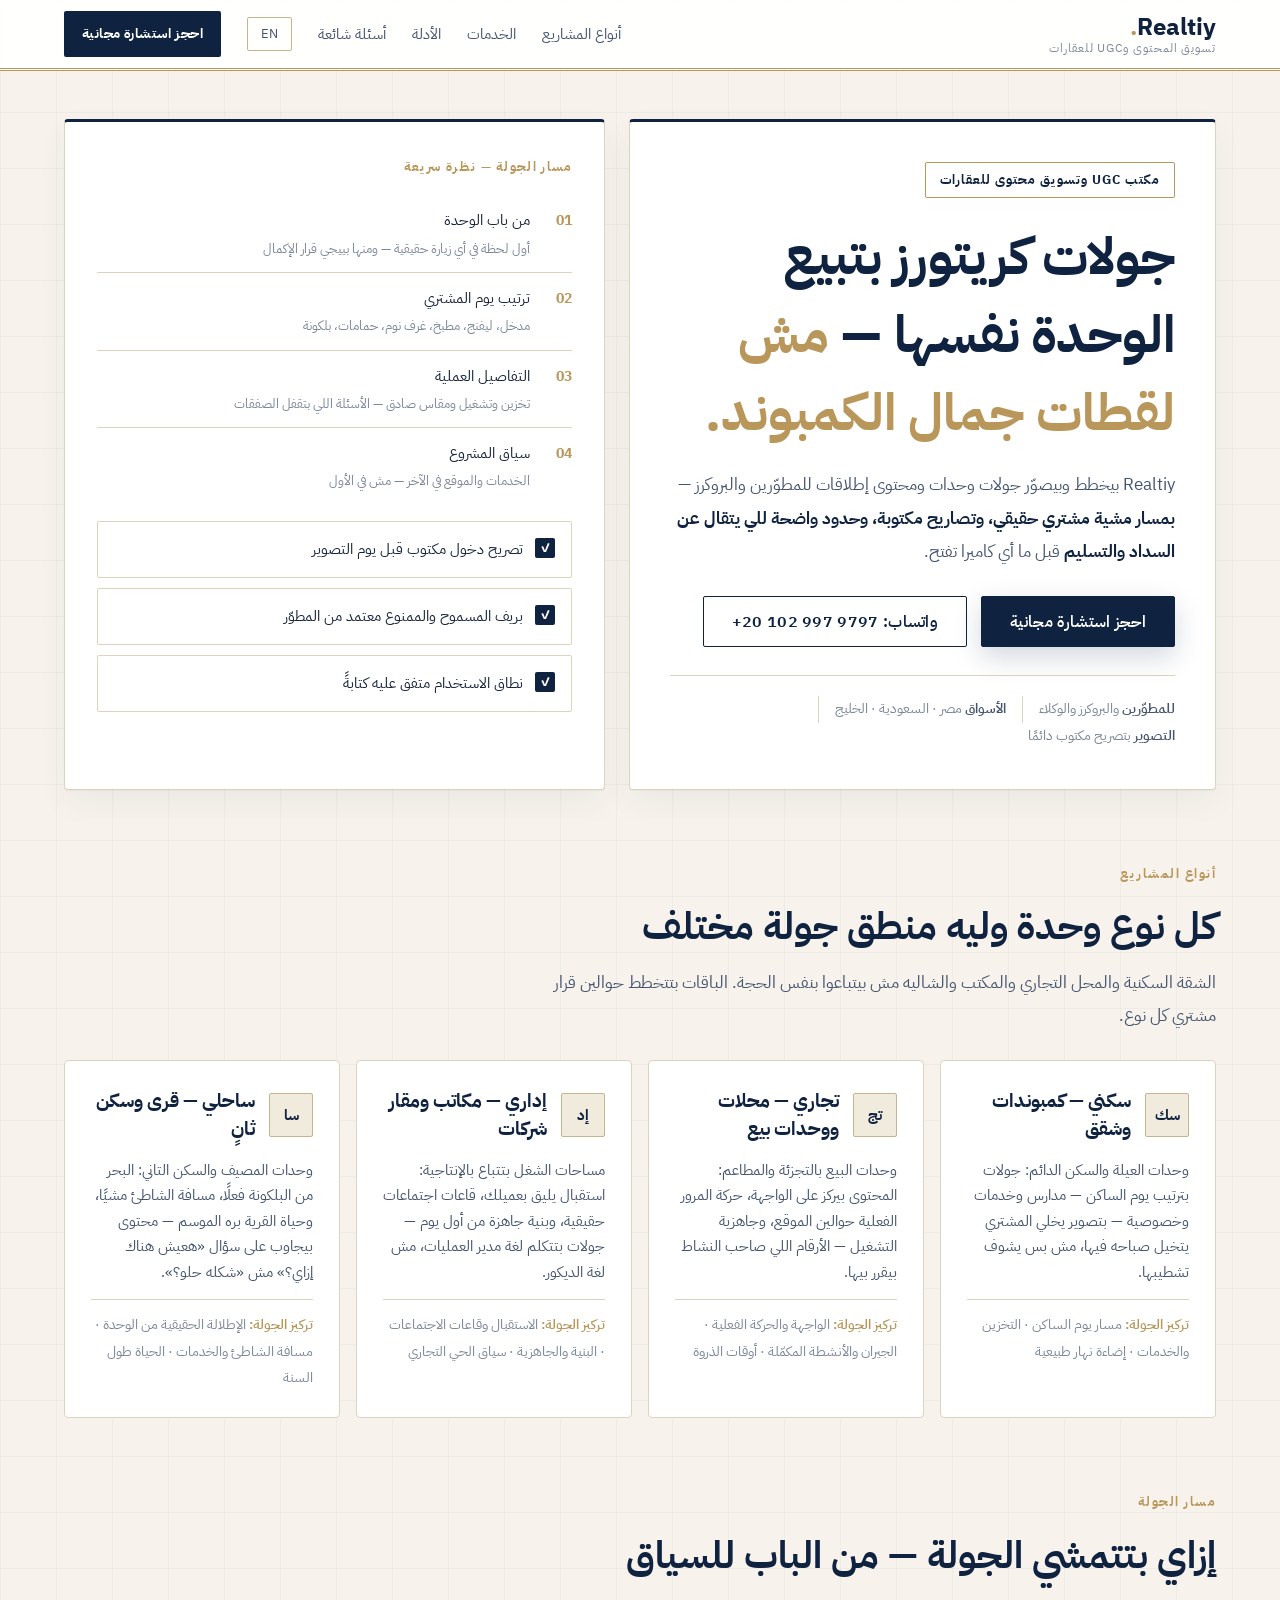
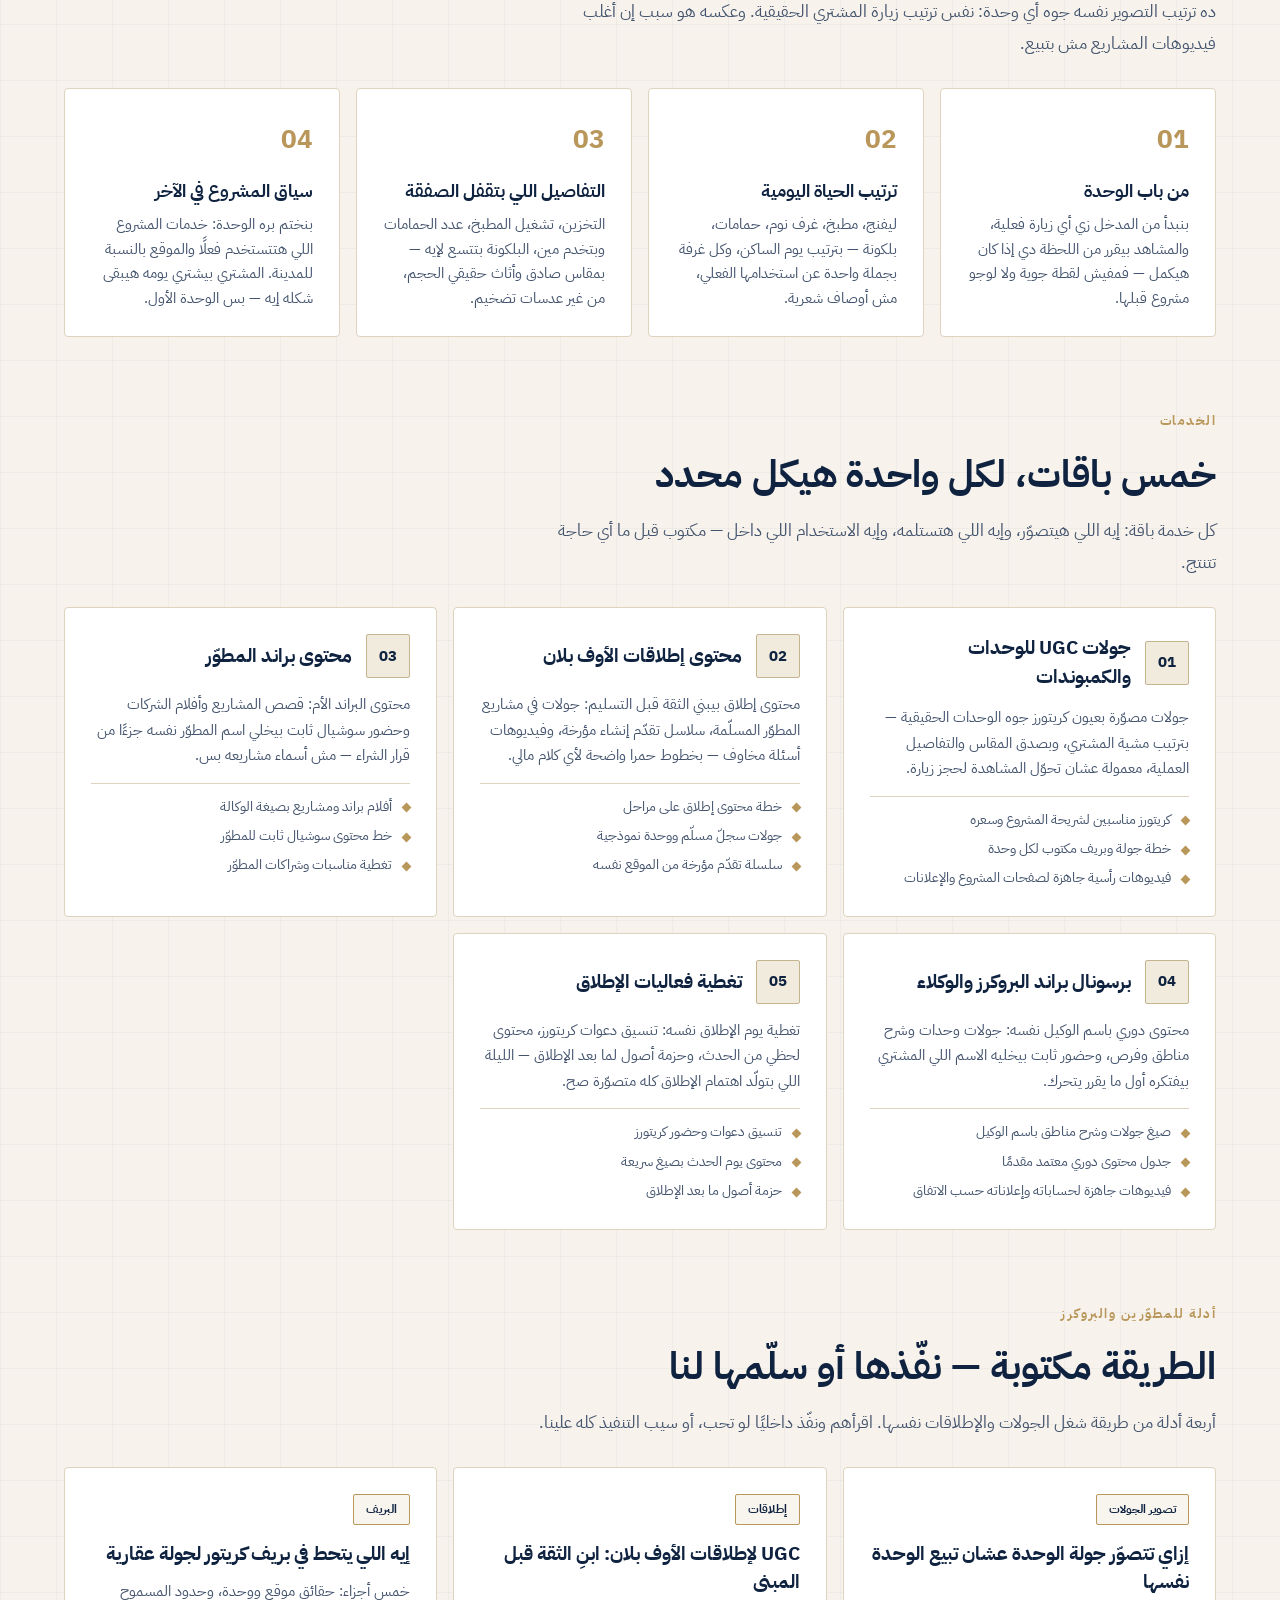
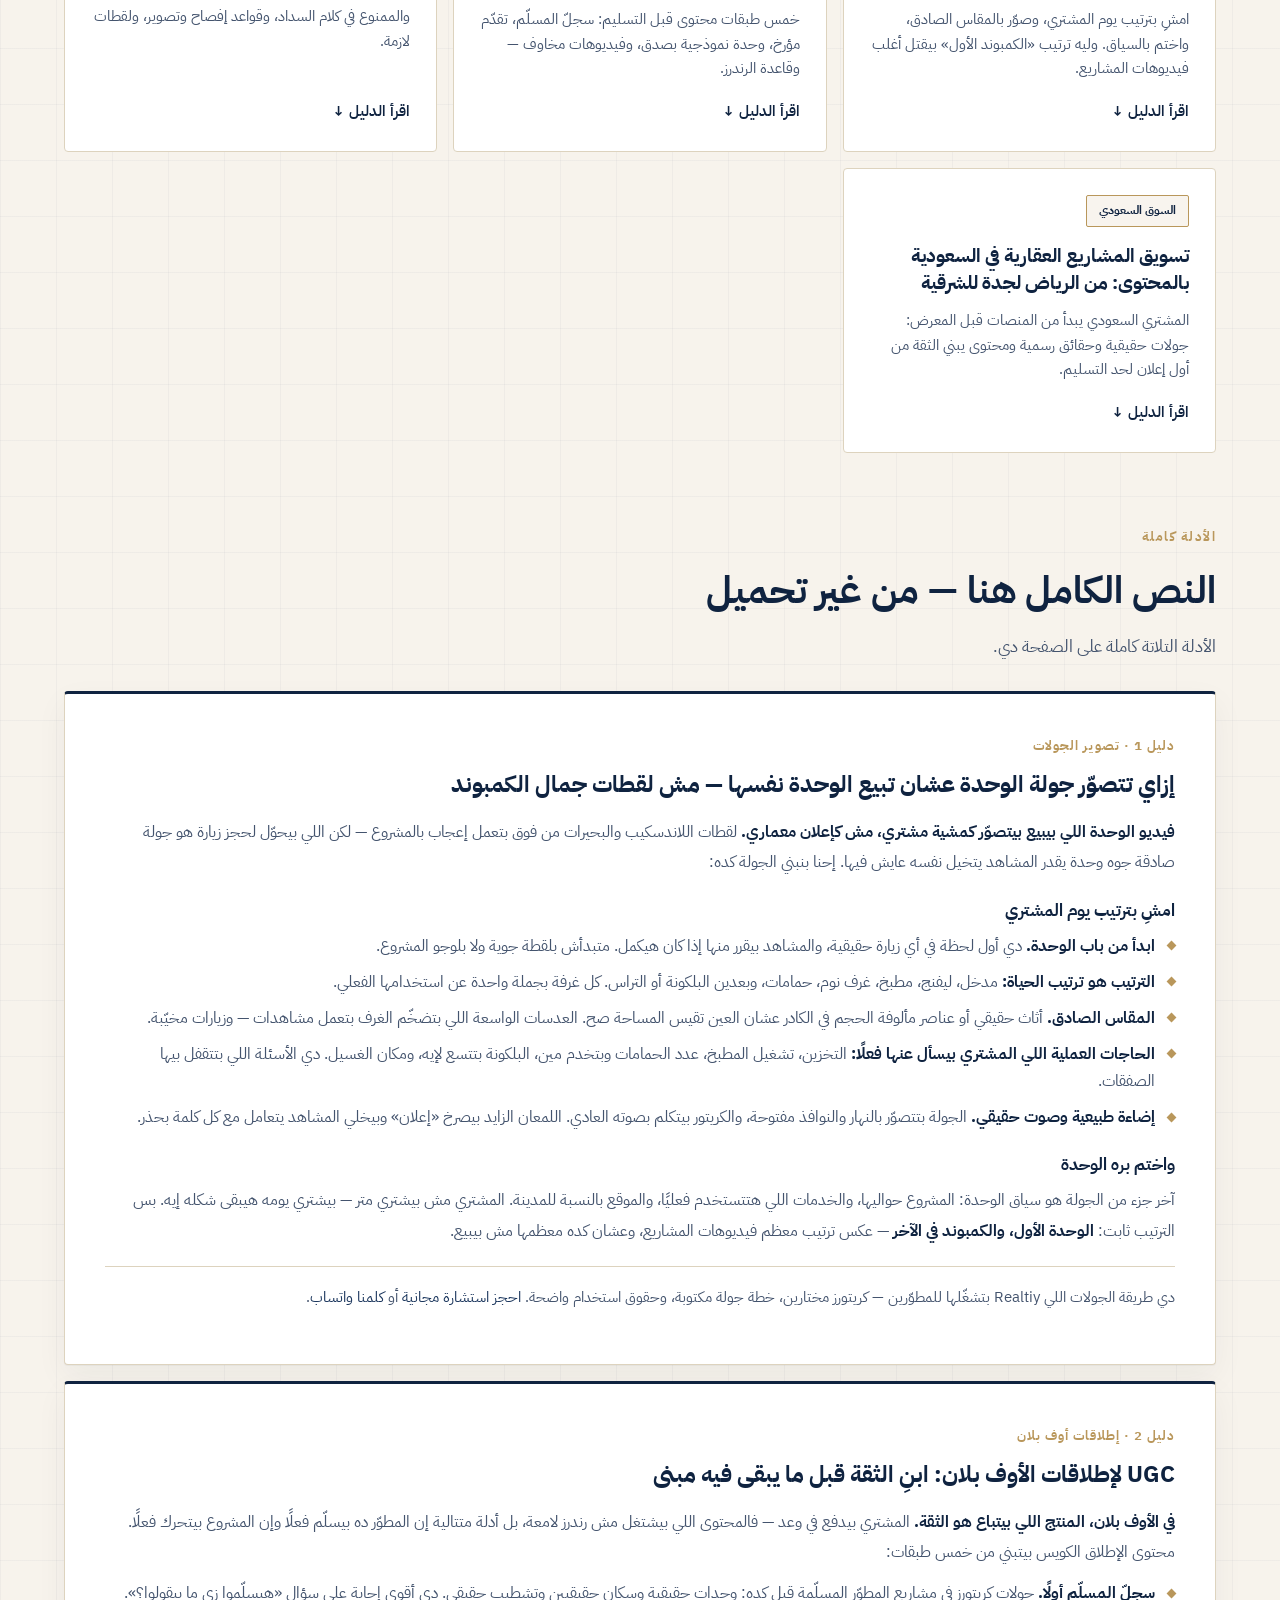
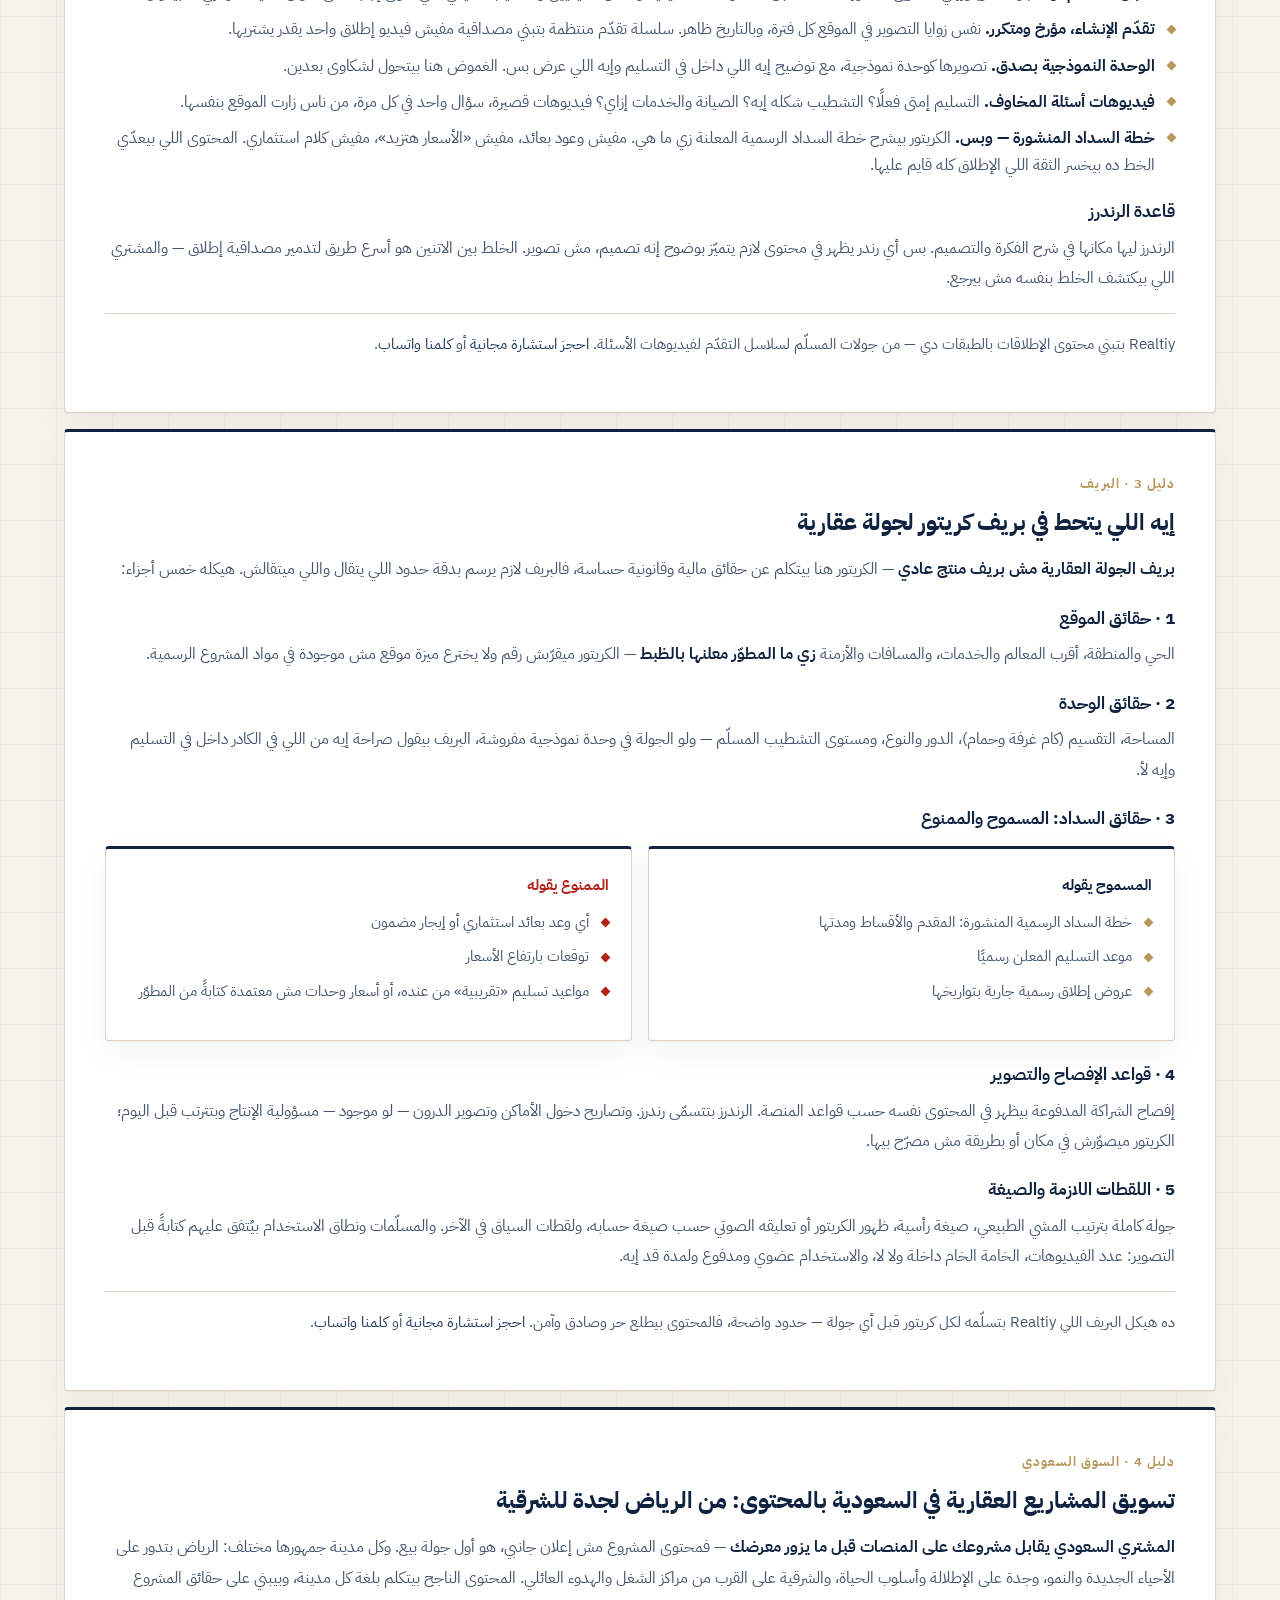
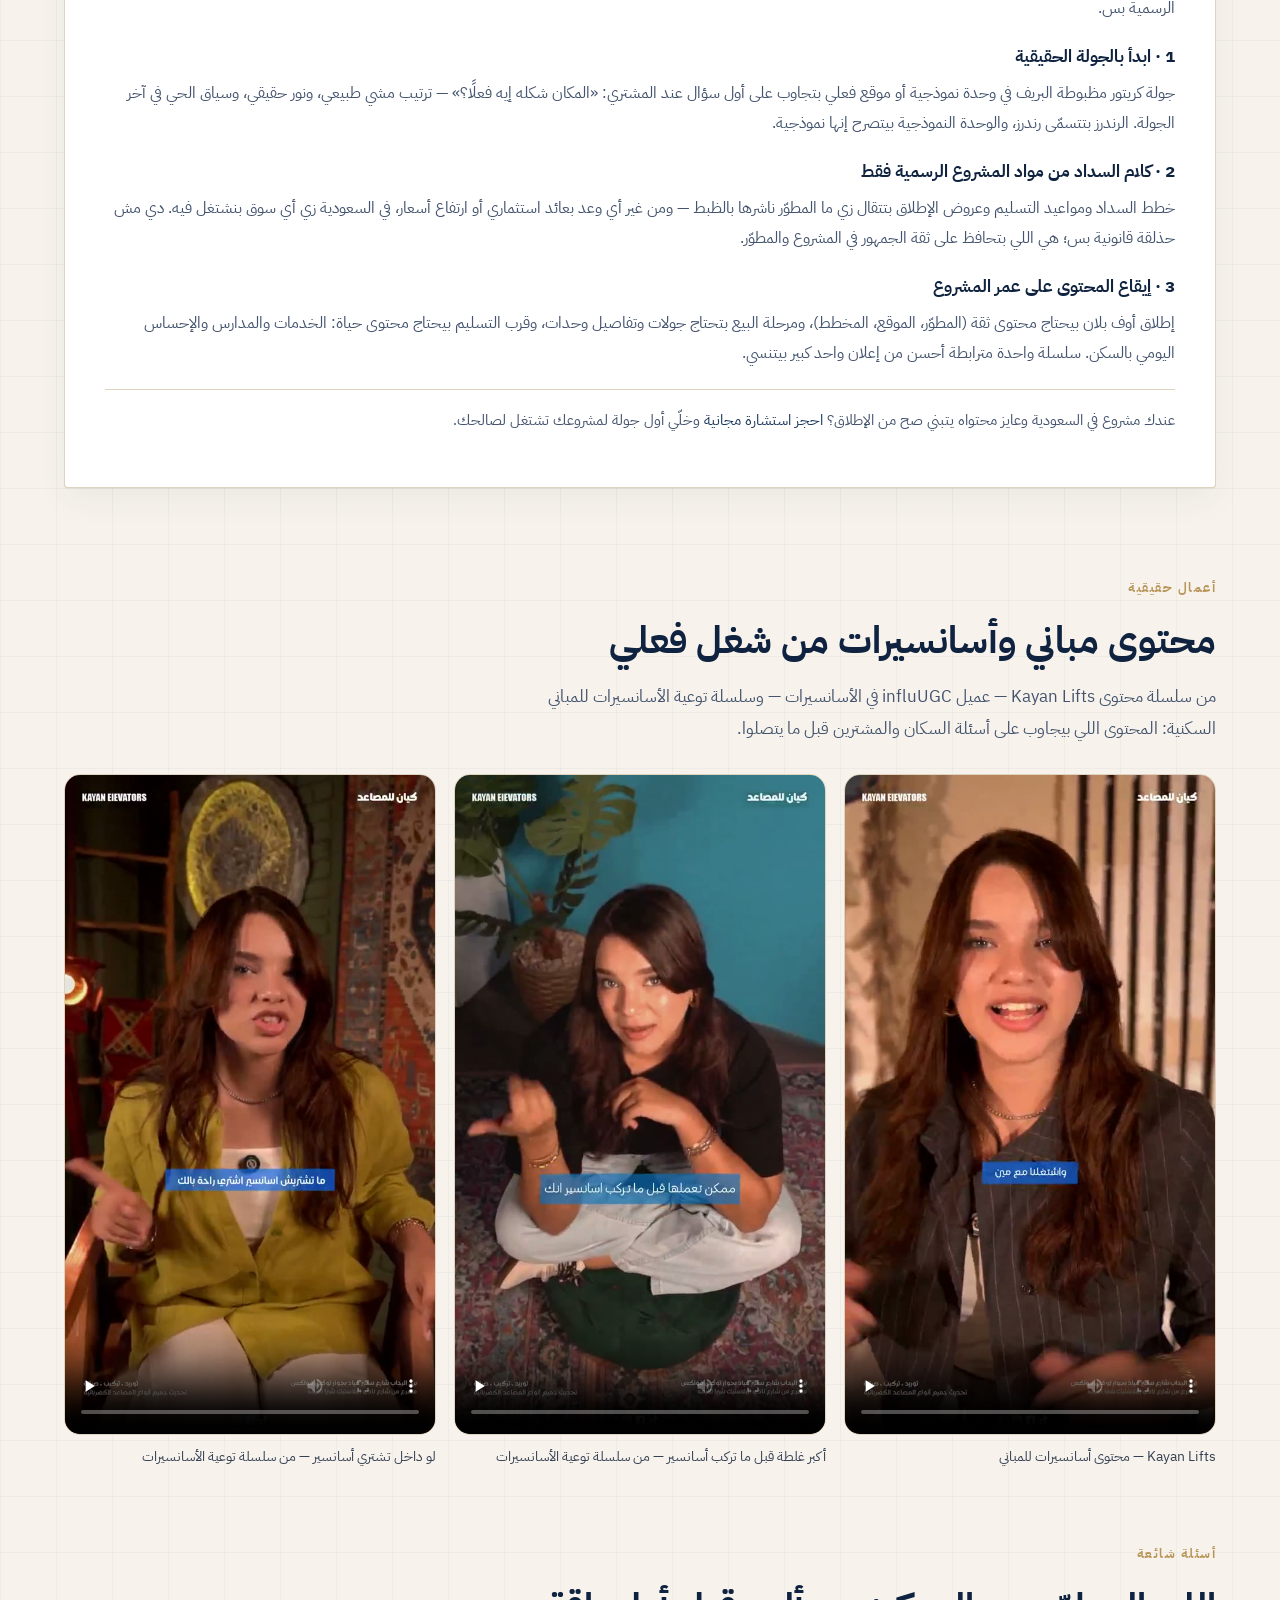
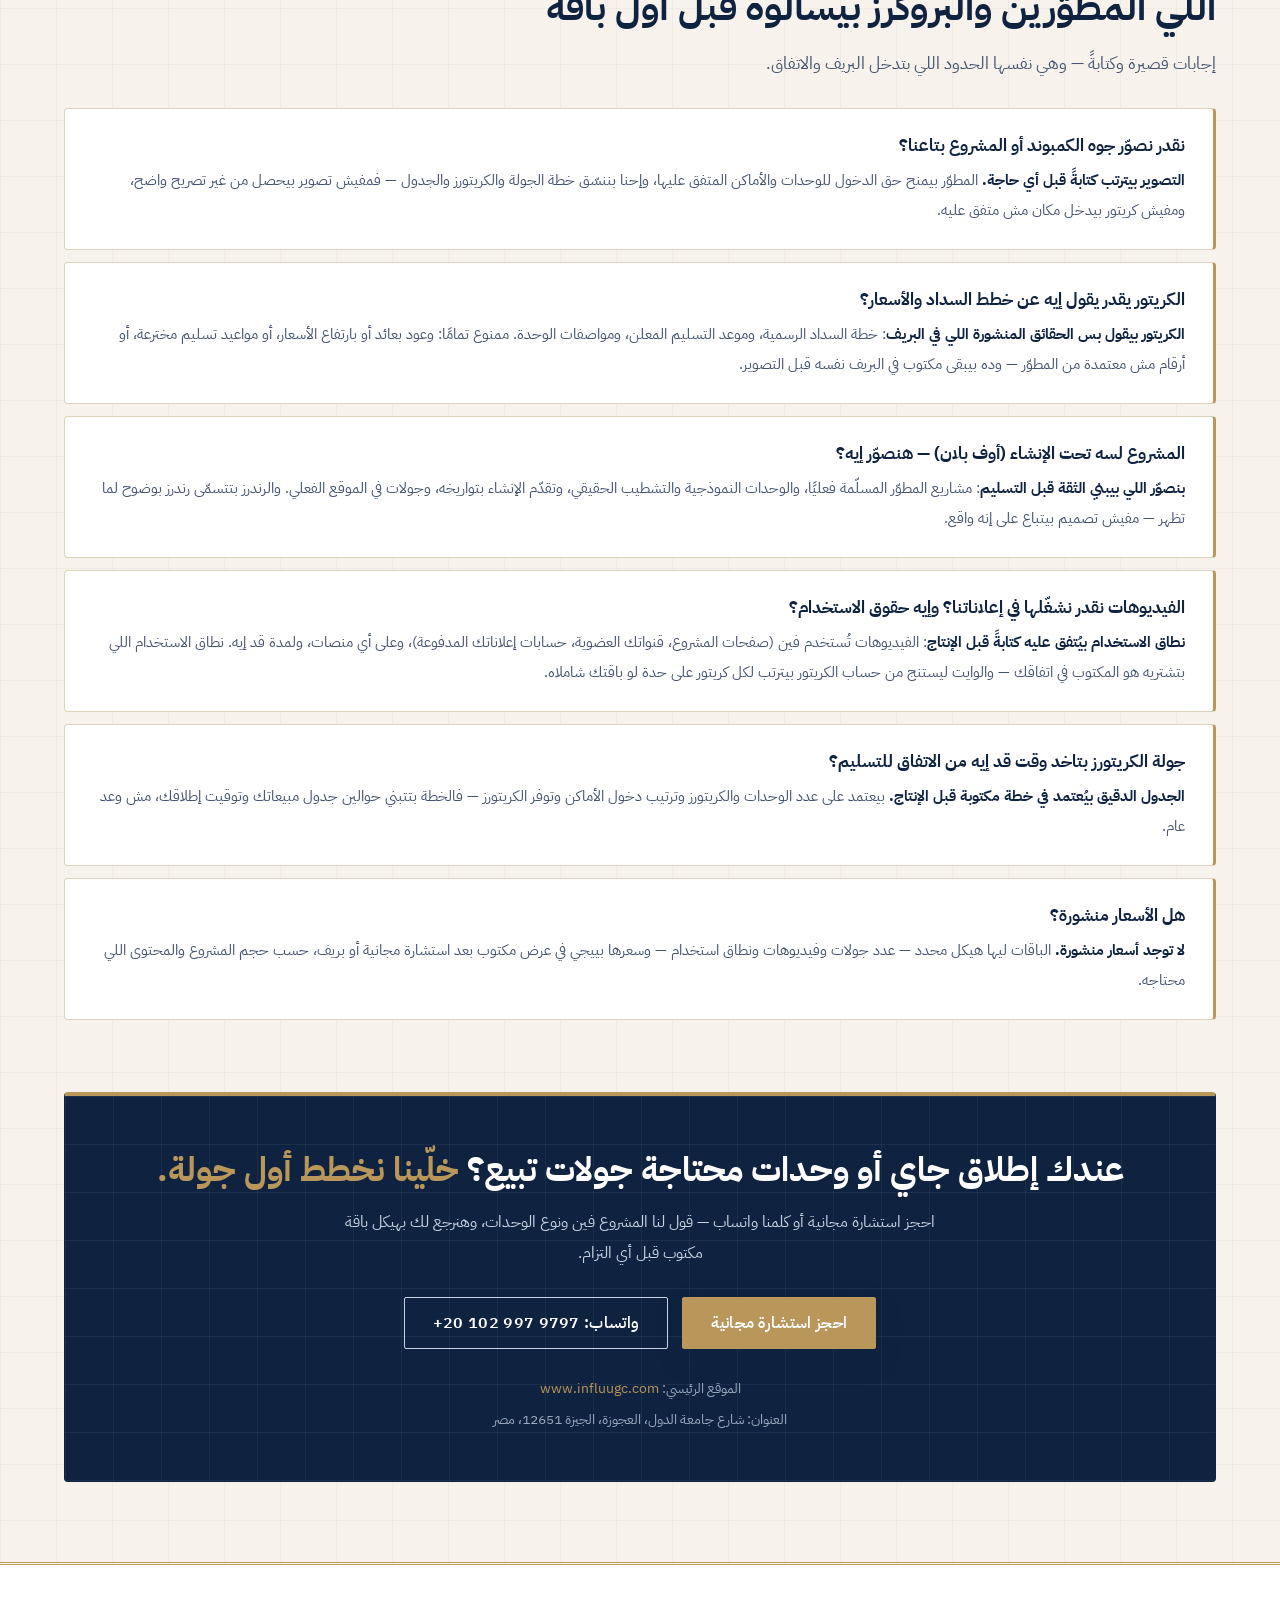
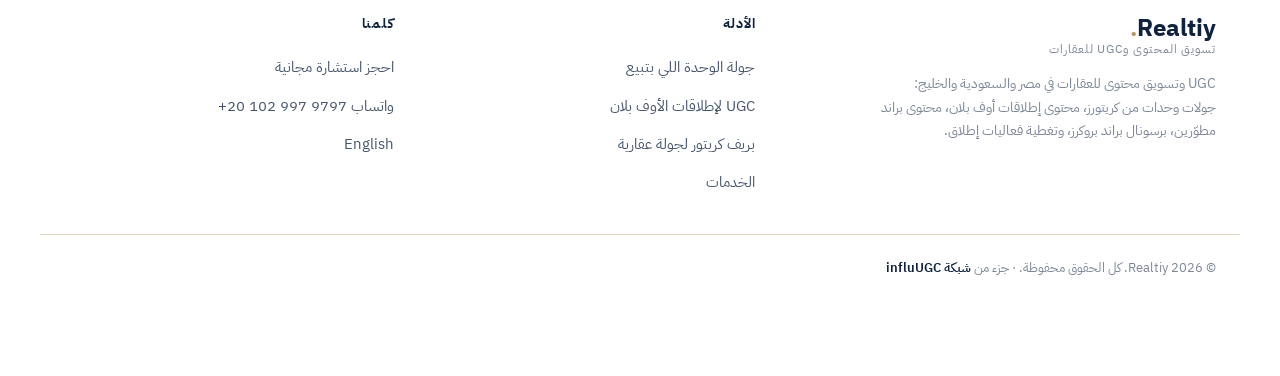
==== index.html @ 5568820c "Add real works materials section (#works) with company client videos + llms note" ====
<!DOCTYPE html>
<!-- RESTRUCTURE-V2 -->
<!-- identity-v3-realtiy-2026-11-07 -->
<html lang="ar" dir="rtl">
<head>
<meta charset="UTF-8">
<meta name="viewport" content="width=device-width, initial-scale=1.0">
<title>Realtiy — تسويق المحتوى وUGC للعقارات</title>
<meta name="description" content="Realtiy هو مكتب العقارات في influUGC: جولات UGC للوحدات والكمبوندات من كريتورز بمسار مشية مشتري، محتوى إطلاقات مشاريع أوف بلان بيبني الثقة، محتوى براند للمطوّرين، برسونال براند للبروكرز، وتغطية فعاليات إطلاق في مصر والسعودية والخليج.">
<link rel="canonical" href="https://realtiy.com/">
<link rel="alternate" hreflang="ar" href="https://realtiy.com/">
<link rel="alternate" hreflang="en" href="https://realtiy.com/en.html">
<meta property="og:type" content="website">
<meta property="og:site_name" content="Realtiy">
<meta property="og:title" content="Realtiy — تسويق المحتوى وUGC للعقارات">
<meta property="og:description" content="جولات وحدات بترتيب يوم المشتري، محتوى إطلاقات أوف بلان بحدود مكتوبة لكلام السداد والتسليم، ومحتوى براند للمطوّرين والبروكرز — في مصر والسعودية والخليج.">
<meta property="og:url" content="https://realtiy.com/">
<meta name="twitter:card" content="summary">
<meta name="twitter:title" content="Realtiy — UGC للعقارات">
<meta name="twitter:description" content="جولات وحدات من كريتورز، محتوى إطلاقات مشاريع، محتوى براند مطوّرين وبرسونال براند بروكرز — مصر والسعودية والخليج.">
<link rel="icon" type="image/svg+xml" href="/favicon.svg">
<link rel="preconnect" href="https://fonts.googleapis.com">
<link rel="preconnect" href="https://fonts.gstatic.com" crossorigin>
<link href="https://fonts.googleapis.com/css2?family=IBM+Plex+Sans+Arabic:wght@400;500;600;700&family=Inter:wght@400;500;600;700&family=Sora:wght@600;700;800&display=swap" rel="stylesheet">
<link rel="stylesheet" href="/styles.css">
<script type="application/ld+json">
{
  "@context": "https://schema.org",
  "@type": "Organization",
  "name": "Realtiy",
  "url": "https://realtiy.com/",
  "logo": "https://realtiy.com/favicon.svg",
  "description": "Realtiy is the real-estate content desk of influUGC: UGC walkthroughs and creator tours for compounds and units, off-plan launch campaign content, developer brand content, broker and agent personal-brand content and launch-event coverage for real-estate projects in Egypt, Saudi Arabia and the Gulf.",
  "parentOrganization": {
    "@type": "Organization",
    "name": "influUGC",
    "url": "https://www.influugc.com/"
  },
  "address": {
    "@type": "PostalAddress",
    "streetAddress": "Arab League St, Agouza",
    "addressLocality": "Giza",
    "postalCode": "12651",
    "addressCountry": "EG"
  },
  "areaServed": ["Egypt", "Saudi Arabia", "United Arab Emirates", "Gulf"],
  "sameAs": [
    "https://www.instagram.com/influ__ugc",
    "https://www.facebook.com/61587167460710",
    "https://www.linkedin.com/company/influugc",
    "https://www.tiktok.com/@influ_ugc"
  ]
}
</script>
<script type="application/ld+json">
{
  "@context": "https://schema.org",
  "@type": "WebSite",
  "name": "Realtiy",
  "url": "https://realtiy.com/"
}
</script>
<script type="application/ld+json">
{
  "@context": "https://schema.org",
  "@type": "FAQPage",
  "mainEntity": [
    {
      "@type": "Question",
      "name": "نقدر نصوّر جوه الكمبوند أو المشروع بتاعنا؟",
      "acceptedAnswer": { "@type": "Answer", "text": "التصوير بيترتب كتابةً قبل أي حاجة. المطوّر بيمنح حق الدخول للوحدات والأماكن المتفق عليها، وإحنا بننسّق خطة الجولة والكريتورز والجدول — فمفيش تصوير بيحصل من غير تصريح واضح، ومفيش كريتور بيدخل مكان مش متفق عليه." }
    },
    {
      "@type": "Question",
      "name": "الكريتور يقدر يقول إيه عن خطط السداد والأسعار؟",
      "acceptedAnswer": { "@type": "Answer", "text": "الكريتور بيقول بس الحقائق المنشورة اللي في البريف: خطة السداد الرسمية، وموعد التسليم المعلن، ومواصفات الوحدة. ممنوع تمامًا: وعود بعائد أو بارتفاع الأسعار، أو مواعيد تسليم مخترعة، أو أرقام مش معتمدة من المطوّر — وده بيبقى مكتوب في البريف نفسه قبل التصوير." }
    },
    {
      "@type": "Question",
      "name": "المشروع لسه تحت الإنشاء (أوف بلان) — هنصوّر إيه؟",
      "acceptedAnswer": { "@type": "Answer", "text": "بنصوّر اللي بيبني الثقة قبل التسليم: مشاريع المطوّر المسلّمة فعليًا، والوحدات النموذجية والتشطيب الحقيقي، وتقدّم الإنشاء بتواريخه، وجولات في الموقع الفعلي. والرندرز بتتسمّى رندرز بوضوح لما تظهر — مفيش تصميم بيتباع على إنه واقع." }
    },
    {
      "@type": "Question",
      "name": "الفيديوهات نقدر نشغّلها في إعلاناتنا؟ وإيه حقوق الاستخدام؟",
      "acceptedAnswer": { "@type": "Answer", "text": "نطاق الاستخدام بيُتفق عليه كتابةً قبل الإنتاج: الفيديوهات تُستخدم فين (صفحات المشروع، قنواتك العضوية، حسابات إعلاناتك المدفوعة)، وعلى أي منصات، ولمدة قد إيه. نطاق الاستخدام اللي بتشتريه هو المكتوب في اتفاقك — والوايت ليستنج من حساب الكريتور بيترتب لكل كريتور على حدة لو باقتك شاملاه." }
    },
    {
      "@type": "Question",
      "name": "جولة الكريتورز بتاخد وقت قد إيه من الاتفاق للتسليم؟",
      "acceptedAnswer": { "@type": "Answer", "text": "الجدول الدقيق بيُعتمد في خطة مكتوبة قبل الإنتاج. بيعتمد على عدد الوحدات والكريتورز وترتيب دخول الأماكن وتوفر الكريتورز — فالخطة بتتبني حوالين جدول مبيعاتك وتوقيت إطلاقك، مش وعد عام." }
    },
    {
      "@type": "Question",
      "name": "هل الأسعار منشورة؟",
      "acceptedAnswer": { "@type": "Answer", "text": "لا توجد أسعار منشورة. الباقات ليها هيكل محدد — عدد جولات وفيديوهات ونطاق استخدام — وسعرها بييجي في عرض مكتوب بعد استشارة مجانية أو بريف، حسب حجم المشروع والمحتوى اللي محتاجه." }
    }
  ]
}
</script>
</head>
<body>
<header class="site-header">
  <div class="header-in">
    <a class="brand" href="/index.html" aria-label="Realtiy — الرئيسية">
      <span class="wordmark">Real<b>tiy</b><i>.</i></span>
      <small>تسويق المحتوى وUGC للعقارات</small>
    </a>
    <nav class="site-nav">
      <a href="#types">أنواع المشاريع</a>
      <a href="#services">الخدمات</a>
      <a href="#guides">الأدلة</a>
      <a href="#faq">أسئلة شائعة</a>
      <a class="lang-switch" href="/en.html" hreflang="en">EN</a>
      <a class="nav-cta" href="https://www.influugc.com/book?utm_source=realtiy&utm_medium=satellite&utm_campaign=network">احجز استشارة مجانية</a>
    </nav>
  </div>
</header>
<main>

<section class="hero">
  <div class="wrap">
    <div class="hero-grid">
      <div class="frame frame-lg">
        <span class="chip">مكتب UGC وتسويق محتوى للعقارات</span>
        <h1>جولات كريتورز بتبيع الوحدة نفسها — <em>مش لقطات جمال الكمبوند.</em></h1>
        <p class="hero-lead">Realtiy بيخطط وبيصوّر جولات وحدات ومحتوى إطلاقات للمطوّرين والبروكرز — <b>بمسار مشية مشتري حقيقي، وتصاريح مكتوبة، وحدود واضحة للي يتقال عن السداد والتسليم</b> قبل ما أي كاميرا تفتح.</p>
        <div class="cta-actions">
          <a class="btn btn-primary" href="https://www.influugc.com/book?utm_source=realtiy&utm_medium=satellite&utm_campaign=network">احجز استشارة مجانية</a>
          <a class="btn btn-ghost" href="https://wa.me/201029979797?utm_source=realtiy&utm_medium=satellite&utm_campaign=network">واتساب: ‎+20 102 997 9797</a>
        </div>
        <div class="hero-meta">
          <span><b>للمطوّرين</b> والبروكرز والوكلاء</span>
          <span><b>الأسواق</b> مصر · السعودية · الخليج</span>
          <span><b>التصوير</b> بتصريح مكتوب دائمًا</span>
        </div>
      </div>
      <div class="frame visual">
        <p class="visual-title">مسار الجولة — نظرة سريعة</p>
        <ol class="mini-steps">
          <li><span class="mn">01</span><span>من باب الوحدة<small>أول لحظة في أي زيارة حقيقية — ومنها بييجي قرار الإكمال</small></span></li>
          <li><span class="mn">02</span><span>ترتيب يوم المشتري<small>مدخل، ليفنج، مطبخ، غرف نوم، حمامات، بلكونة</small></span></li>
          <li><span class="mn">03</span><span>التفاصيل العملية<small>تخزين وتشغيل ومقاس صادق — الأسئلة اللي بتقفل الصفقات</small></span></li>
          <li><span class="mn">04</span><span>سياق المشروع<small>الخدمات والموقع في الآخر — مش في الأول</small></span></li>
        </ol>
        <ul class="check-list">
          <li>تصريح دخول مكتوب قبل يوم التصوير</li>
          <li>بريف المسموح والممنوع معتمد من المطوّر</li>
          <li>نطاق الاستخدام متفق عليه كتابةً</li>
        </ul>
      </div>
    </div>
  </div>
</section>

<section class="section" id="types">
  <div class="wrap">
    <div class="sec-head">
      <p class="eyebrow">أنواع المشاريع</p>
      <h2>كل نوع وحدة وليه منطق جولة مختلف</h2>
      <p class="lead">الشقة السكنية والمحل التجاري والمكتب والشاليه مش بيتباعوا بنفس الحجة. الباقات بتتخطط حوالين قرار مشتري كل نوع.</p>
    </div>
    <div class="grid-4">
      <article class="card">
        <div class="card-top"><span class="glyph">سك</span><h3>سكني — كمبوندات وشقق</h3></div>
        <p class="desc">وحدات العيلة والسكن الدائم: جولات بترتيب يوم الساكن — مدارس وخدمات وخصوصية — بتصوير يخلي المشتري يتخيل صباحه فيها، مش بس يشوف تشطيبها.</p>
        <p class="tag-line"><b>تركيز الجولة:</b> مسار يوم الساكن · التخزين والخدمات · إضاءة نهار طبيعية</p>
      </article>
      <article class="card">
        <div class="card-top"><span class="glyph">تج</span><h3>تجاري — محلات ووحدات بيع</h3></div>
        <p class="desc">وحدات البيع بالتجزئة والمطاعم: المحتوى بيركز على الواجهة، حركة المرور الفعلية حوالين الموقع، وجاهزية التشغيل — الأرقام اللي صاحب النشاط بيقرر بيها.</p>
        <p class="tag-line"><b>تركيز الجولة:</b> الواجهة والحركة الفعلية · الجيران والأنشطة المكمّلة · أوقات الذروة</p>
      </article>
      <article class="card">
        <div class="card-top"><span class="glyph">إد</span><h3>إداري — مكاتب ومقار شركات</h3></div>
        <p class="desc">مساحات الشغل بتتباع بالإنتاجية: استقبال يليق بعميلك، قاعات اجتماعات حقيقية، وبنية جاهزة من أول يوم — جولات بتتكلم لغة مدير العمليات، مش لغة الديكور.</p>
        <p class="tag-line"><b>تركيز الجولة:</b> الاستقبال وقاعات الاجتماعات · البنية والجاهزية · سياق الحي التجاري</p>
      </article>
      <article class="card">
        <div class="card-top"><span class="glyph">سا</span><h3>ساحلي — قرى وسكن ثانٍ</h3></div>
        <p class="desc">وحدات المصيف والسكن التاني: البحر من البلكونة فعلًا، مسافة الشاطئ مشيًا، وحياة القرية بره الموسم — محتوى بيجاوب على سؤال «هعيش هناك إزاي؟» مش «شكله حلو؟».</p>
        <p class="tag-line"><b>تركيز الجولة:</b> الإطلالة الحقيقية من الوحدة · مسافة الشاطئ والخدمات · الحياة طول السنة</p>
      </article>
    </div>
  </div>
</section>

<section class="section" id="walkthrough">
  <div class="wrap">
    <div class="sec-head">
      <p class="eyebrow">مسار الجولة</p>
      <h2>إزاي بتتمشي الجولة — من الباب للسياق</h2>
      <p class="lead">ده ترتيب التصوير نفسه جوه أي وحدة: نفس ترتيب زيارة المشتري الحقيقية. وعكسه هو سبب إن أغلب فيديوهات المشاريع مش بتبيع.</p>
    </div>
    <div class="steps">
      <div class="step"><span class="num">01</span><h3>من باب الوحدة</h3><p>بنبدأ من المدخل زي أي زيارة فعلية، والمشاهد بيقرر من اللحظة دي إذا كان هيكمل — فمفيش لقطة جوية ولا لوجو مشروع قبلها.</p></div>
      <div class="step"><span class="num">02</span><h3>ترتيب الحياة اليومية</h3><p>ليفنج، مطبخ، غرف نوم، حمامات، بلكونة — بترتيب يوم الساكن، وكل غرفة بجملة واحدة عن استخدامها الفعلي، مش أوصاف شعرية.</p></div>
      <div class="step"><span class="num">03</span><h3>التفاصيل اللي بتقفل الصفقة</h3><p>التخزين، تشغيل المطبخ، عدد الحمامات وبتخدم مين، البلكونة بتتسع لإيه — بمقاس صادق وأثاث حقيقي الحجم، من غير عدسات تضخيم.</p></div>
      <div class="step"><span class="num">04</span><h3>سياق المشروع في الآخر</h3><p>بنختم بره الوحدة: خدمات المشروع اللي هتتستخدم فعلًا والموقع بالنسبة للمدينة. المشتري بيشتري يومه هيبقى شكله إيه — بس الوحدة الأول.</p></div>
    </div>
  </div>
</section>

<section class="section" id="services">
  <div class="wrap">
    <div class="sec-head">
      <p class="eyebrow">الخدمات</p>
      <h2>خمس باقات، لكل واحدة هيكل محدد</h2>
      <p class="lead">كل خدمة باقة: إيه اللي هيتصوّر، وإيه اللي هتستلمه، وإيه الاستخدام اللي داخل — مكتوب قبل ما أي حاجة تتنتج.</p>
    </div>
    <div class="grid-3">
      <article class="card">
        <div class="card-top"><span class="glyph">01</span><h3>جولات UGC للوحدات والكمبوندات</h3></div>
        <p class="desc">جولات مصوّرة بعيون كريتورز جوه الوحدات الحقيقية — بترتيب مشية المشتري، وبصدق المقاس والتفاصيل العملية، معمولة عشان تحوّل المشاهدة لحجز زيارة.</p>
        <ul class="deliv">
          <li>كريتورز مناسبين لشريحة المشروع وسعره</li>
          <li>خطة جولة وبريف مكتوب لكل وحدة</li>
          <li>فيديوهات رأسية جاهزة لصفحات المشروع والإعلانات</li>
        </ul>
      </article>
      <article class="card">
        <div class="card-top"><span class="glyph">02</span><h3>محتوى إطلاقات الأوف بلان</h3></div>
        <p class="desc">محتوى إطلاق بيبني الثقة قبل التسليم: جولات في مشاريع المطوّر المسلّمة، سلاسل تقدّم إنشاء مؤرخة، وفيديوهات أسئلة مخاوف — بخطوط حمرا واضحة لأي كلام مالي.</p>
        <ul class="deliv">
          <li>خطة محتوى إطلاق على مراحل</li>
          <li>جولات سجلّ مسلّم ووحدة نموذجية</li>
          <li>سلسلة تقدّم مؤرخة من الموقع نفسه</li>
        </ul>
      </article>
      <article class="card">
        <div class="card-top"><span class="glyph">03</span><h3>محتوى براند المطوّر</h3></div>
        <p class="desc">محتوى البراند الأم: قصص المشاريع وأفلام الشركات وحضور سوشيال ثابت بيخلي اسم المطوّر نفسه جزءًا من قرار الشراء — مش أسماء مشاريعه بس.</p>
        <ul class="deliv">
          <li>أفلام براند ومشاريع بصيغة الوكالة</li>
          <li>خط محتوى سوشيال ثابت للمطوّر</li>
          <li>تغطية مناسبات وشراكات المطوّر</li>
        </ul>
      </article>
      <article class="card">
        <div class="card-top"><span class="glyph">04</span><h3>برسونال براند البروكرز والوكلاء</h3></div>
        <p class="desc">محتوى دوري باسم الوكيل نفسه: جولات وحدات وشرح مناطق وفرص، وحضور ثابت بيخليه الاسم اللي المشتري بيفتكره أول ما يقرر يتحرك.</p>
        <ul class="deliv">
          <li>صيغ جولات وشرح مناطق باسم الوكيل</li>
          <li>جدول محتوى دوري معتمد مقدمًا</li>
          <li>فيديوهات جاهزة لحساباته وإعلاناته حسب الاتفاق</li>
        </ul>
      </article>
      <article class="card">
        <div class="card-top"><span class="glyph">05</span><h3>تغطية فعاليات الإطلاق</h3></div>
        <p class="desc">تغطية يوم الإطلاق نفسه: تنسيق دعوات كريتورز، محتوى لحظي من الحدث، وحزمة أصول لما بعد الإطلاق — الليلة اللي بتولّد اهتمام الإطلاق كله متصوّرة صح.</p>
        <ul class="deliv">
          <li>تنسيق دعوات وحضور كريتورز</li>
          <li>محتوى يوم الحدث بصيغ سريعة</li>
          <li>حزمة أصول ما بعد الإطلاق</li>
        </ul>
      </article>
    </div>
  </div>
</section>

<section class="section" id="guides">
  <div class="wrap">
    <div class="sec-head">
      <p class="eyebrow">أدلة للمطوّرين والبروكرز</p>
      <h2>الطريقة مكتوبة — نفّذها أو سلّمها لنا</h2>
      <p class="lead">أربعة أدلة من طريقة شغل الجولات والإطلاقات نفسها. اقرأهم ونفّذ داخليًا لو تحب، أو سيب التنفيذ كله علينا.</p>
    </div>
    <div class="grid-3">
      <article class="card gcard">
        <span class="cat">تصوير الجولات</span>
        <h3>إزاي تتصوّر جولة الوحدة عشان تبيع الوحدة نفسها</h3>
        <p>امشِ بترتيب يوم المشتري، وصوّر بالمقاس الصادق، واختم بالسياق. وليه ترتيب «الكمبوند الأول» بيقتل أغلب فيديوهات المشاريع.</p>
        <a class="read" href="#guide-walkthrough">اقرأ الدليل ↓</a>
      </article>
      <article class="card gcard">
        <span class="cat">إطلاقات</span>
        <h3>UGC لإطلاقات الأوف بلان: ابنِ الثقة قبل المبنى</h3>
        <p>خمس طبقات محتوى قبل التسليم: سجلّ المسلّم، تقدّم مؤرخ، وحدة نموذجية بصدق، وفيديوهات مخاوف — وقاعدة الرندرز.</p>
        <a class="read" href="#guide-offplan">اقرأ الدليل ↓</a>
      </article>
      <article class="card gcard">
        <span class="cat">البريف</span>
        <h3>إيه اللي يتحط في بريف كريتور لجولة عقارية</h3>
        <p>خمس أجزاء: حقائق موقع ووحدة، وحدود المسموح والممنوع في كلام السداد، وقواعد إفصاح وتصوير، ولقطات لازمة.</p>
        <a class="read" href="#guide-brief">اقرأ الدليل ↓</a>
      </article>
      <article class="card gcard">
        <span class="cat">السوق السعودي</span>
        <h3>تسويق المشاريع العقارية في السعودية بالمحتوى: من الرياض لجدة للشرقية</h3>
        <p>المشتري السعودي يبدأ من المنصات قبل المعرض: جولات حقيقية وحقائق رسمية ومحتوى يبني الثقة من أول إعلان لحد التسليم.</p>
        <a class="read" href="#guide-saudi">اقرأ الدليل ↓</a>
      </article>
    </div>
  </div>
</section>

<section class="section" id="guide-walkthrough">
  <div class="wrap">
    <div class="sec-head">
      <p class="eyebrow">الأدلة كاملة</p>
      <h2>النص الكامل هنا — من غير تحميل</h2>
      <p class="lead">الأدلة التلاتة كاملة على الصفحة دي.</p>
    </div>

    <article class="frame frame-lg guide">
      <p class="g-tag">دليل 1 · تصوير الجولات</p>
      <h3>إزاي تتصوّر جولة الوحدة عشان تبيع الوحدة نفسها — مش لقطات جمال الكمبوند</h3>
      <p><b>فيديو الوحدة اللي بيبيع بيتصوّر كمشية مشتري، مش كإعلان معماري.</b> لقطات اللاندسكيب والبحيرات من فوق بتعمل إعجاب بالمشروع — لكن اللي بيحوّل لحجز زيارة هو جولة صادقة جوه وحدة يقدر المشاهد يتخيل نفسه عايش فيها. إحنا بنبني الجولة كده:</p>
      <h4>امشِ بترتيب يوم المشتري</h4>
      <ul>
        <li><b>ابدأ من باب الوحدة.</b> دي أول لحظة في أي زيارة حقيقية، والمشاهد بيقرر منها إذا كان هيكمل. متبدأش بلقطة جوية ولا بلوجو المشروع.</li>
        <li><b>الترتيب هو ترتيب الحياة:</b> مدخل، ليفنج، مطبخ، غرف نوم، حمامات، وبعدين البلكونة أو التراس. كل غرفة بجملة واحدة عن استخدامها الفعلي.</li>
        <li><b>المقاس الصادق.</b> أثاث حقيقي أو عناصر مألوفة الحجم في الكادر عشان العين تقيس المساحة صح. العدسات الواسعة اللي بتضخّم الغرف بتعمل مشاهدات — وزيارات مخيّبة.</li>
        <li><b>الحاجات العملية اللي المشتري بيسأل عنها فعلًا:</b> التخزين، تشغيل المطبخ، عدد الحمامات وبتخدم مين، البلكونة بتتسع لإيه، ومكان الغسيل. دي الأسئلة اللي بتتقفل بيها الصفقات.</li>
        <li><b>إضاءة طبيعية وصوت حقيقي.</b> الجولة بتتصوّر بالنهار والنوافذ مفتوحة، والكريتور بيتكلم بصوته العادي. اللمعان الزايد بيصرخ «إعلان» وبيخلي المشاهد يتعامل مع كل كلمة بحذر.</li>
      </ul>
      <h4>واختم بره الوحدة</h4>
      <p>آخر جزء من الجولة هو سياق الوحدة: المشروع حواليها، والخدمات اللي هتتستخدم فعليًا، والموقع بالنسبة للمدينة. المشتري مش بيشتري متر — بيشتري يومه هيبقى شكله إيه. بس الترتيب ثابت: <b>الوحدة الأول، والكمبوند في الآخر</b> — عكس ترتيب معظم فيديوهات المشاريع، وعشان كده معظمها مش بيبيع.</p>
      <p class="woven">دي طريقة الجولات اللي Realtiy بتشغّلها للمطوّرين — كريتورز مختارين، خطة جولة مكتوبة، وحقوق استخدام واضحة. <a href="https://www.influugc.com/book?utm_source=realtiy&utm_medium=satellite&utm_campaign=network">احجز استشارة مجانية</a> أو <a href="https://wa.me/201029979797?utm_source=realtiy&utm_medium=satellite&utm_campaign=network">كلمنا واتساب</a>.</p>
    </article>

    <article class="frame frame-lg guide" id="guide-offplan">
      <p class="g-tag">دليل 2 · إطلاقات أوف بلان</p>
      <h3>UGC لإطلاقات الأوف بلان: ابنِ الثقة قبل ما يبقى فيه مبنى</h3>
      <p><b>في الأوف بلان، المنتج اللي بيتباع هو الثقة.</b> المشتري بيدفع في وعد — فالمحتوى اللي بيشتغل مش رندرز لامعة، بل أدلة متتالية إن المطوّر ده بيسلّم فعلًا وإن المشروع بيتحرك فعلًا. محتوى الإطلاق الكويس بيتبني من خمس طبقات:</p>
      <ul>
        <li><b>سجلّ المسلّم أولًا.</b> جولات كريتورز في مشاريع المطوّر المسلّمة قبل كده: وحدات حقيقية وسكان حقيقيين وتشطيب حقيقي. دي أقوى إجابة على سؤال «هيسلّموا زي ما بيقولوا؟».</li>
        <li><b>تقدّم الإنشاء، مؤرخ ومتكرر.</b> نفس زوايا التصوير في الموقع كل فترة، وبالتاريخ ظاهر. سلسلة تقدّم منتظمة بتبني مصداقية مفيش فيديو إطلاق واحد يقدر يشتريها.</li>
        <li><b>الوحدة النموذجية بصدق.</b> تصويرها كوحدة نموذجية، مع توضيح إيه اللي داخل في التسليم وإيه اللي عرض بس. الغموض هنا بيتحول لشكاوى بعدين.</li>
        <li><b>فيديوهات أسئلة المخاوف.</b> التسليم إمتى فعلًا؟ التشطيب شكله إيه؟ الصيانة والخدمات إزاي؟ فيديوهات قصيرة، سؤال واحد في كل مرة، من ناس زارت الموقع بنفسها.</li>
        <li><b>خطة السداد المنشورة — وبس.</b> الكريتور بيشرح خطة السداد الرسمية المعلنة زي ما هي. مفيش وعود بعائد، مفيش «الأسعار هتزيد»، مفيش كلام استثماري. المحتوى اللي بيعدّي الخط ده بيخسر الثقة اللي الإطلاق كله قايم عليها.</li>
      </ul>
      <h4>قاعدة الرندرز</h4>
      <p>الرندرز ليها مكانها في شرح الفكرة والتصميم. بس أي رندر يظهر في محتوى لازم يتميّز بوضوح إنه تصميم، مش تصوير. الخلط بين الاتنين هو أسرع طريق لتدمير مصداقية إطلاق — والمشتري اللي بيكتشف الخلط بنفسه مش بيرجع.</p>
      <p class="woven">Realtiy بتبني محتوى الإطلاقات بالطبقات دي — من جولات المسلّم لسلاسل التقدّم لفيديوهات الأسئلة. <a href="https://www.influugc.com/book?utm_source=realtiy&utm_medium=satellite&utm_campaign=network">احجز استشارة مجانية</a> أو <a href="https://wa.me/201029979797?utm_source=realtiy&utm_medium=satellite&utm_campaign=network">كلمنا واتساب</a>.</p>
    </article>

    <article class="frame frame-lg guide" id="guide-brief">
      <p class="g-tag">دليل 3 · البريف</p>
      <h3>إيه اللي يتحط في بريف كريتور لجولة عقارية</h3>
      <p><b>بريف الجولة العقارية مش بريف منتج عادي</b> — الكريتور هنا بيتكلم عن حقائق مالية وقانونية حساسة، فالبريف لازم يرسم بدقة حدود اللي يتقال واللي ميتقالش. هيكله خمس أجزاء:</p>
      <h4>1 · حقائق الموقع</h4>
      <p>الحي والمنطقة، أقرب المعالم والخدمات، والمسافات والأزمنة <b>زي ما المطوّر معلنها بالظبط</b> — الكريتور ميقرّبش رقم ولا يخترع ميزة موقع مش موجودة في مواد المشروع الرسمية.</p>
      <h4>2 · حقائق الوحدة</h4>
      <p>المساحة، التقسيم (كام غرفة وحمام)، الدور والنوع، ومستوى التشطيب المسلّم — ولو الجولة في وحدة نموذجية مفروشة، البريف بيقول صراحة إيه من اللي في الكادر داخل في التسليم وإيه لأ.</p>
      <h4>3 · حقائق السداد: المسموح والممنوع</h4>
      <div class="split">
        <div class="frame ok">
          <h5>المسموح يقوله</h5>
          <ul>
            <li>خطة السداد الرسمية المنشورة: المقدم والأقساط ومدتها</li>
            <li>موعد التسليم المعلن رسميًا</li>
            <li>عروض إطلاق رسمية جارية بتواريخها</li>
          </ul>
        </div>
        <div class="frame no">
          <h5>الممنوع يقوله</h5>
          <ul>
            <li>أي وعد بعائد استثماري أو إيجار مضمون</li>
            <li>توقعات بارتفاع الأسعار</li>
            <li>مواعيد تسليم «تقريبية» من عنده، أو أسعار وحدات مش معتمدة كتابةً من المطوّر</li>
          </ul>
        </div>
      </div>
      <h4>4 · قواعد الإفصاح والتصوير</h4>
      <p>إفصاح الشراكة المدفوعة بيظهر في المحتوى نفسه حسب قواعد المنصة. الرندرز بتتسمّى رندرز. وتصاريح دخول الأماكن وتصوير الدرون — لو موجود — مسؤولية الإنتاج وبتترتب قبل اليوم؛ الكريتور ميصوّرش في مكان أو بطريقة مش مصرّح بيها.</p>
      <h4>5 · اللقطات اللازمة والصيغة</h4>
      <p>جولة كاملة بترتيب المشي الطبيعي، صيغة رأسية، ظهور الكريتور أو تعليقه الصوتي حسب صيغة حسابه، ولقطات السياق في الآخر. والمسلّمات ونطاق الاستخدام بيُتفق عليهم كتابةً قبل التصوير: عدد الفيديوهات، الخامة الخام داخلة ولا لا، والاستخدام عضوي ومدفوع ولمدة قد إيه.</p>
      <p class="woven">ده هيكل البريف اللي Realtiy بتسلّمه لكل كريتور قبل أي جولة — حدود واضحة، فالمحتوى بيطلع حر وصادق وآمن. <a href="https://www.influugc.com/book?utm_source=realtiy&utm_medium=satellite&utm_campaign=network">احجز استشارة مجانية</a> أو <a href="https://wa.me/201029979797?utm_source=realtiy&utm_medium=satellite&utm_campaign=network">كلمنا واتساب</a>.</p>
    </article>
    <article class="frame frame-lg guide" id="guide-saudi">
      <p class="g-tag">دليل 4 · السوق السعودي</p>
      <h3>تسويق المشاريع العقارية في السعودية بالمحتوى: من الرياض لجدة للشرقية</h3>
      <p><b>المشتري السعودي يقابل مشروعك على المنصات قبل ما يزور معرضك</b> — فمحتوى المشروع مش إعلان جانبي، هو أول جولة بيع. وكل مدينة جمهورها مختلف: الرياض بتدور على الأحياء الجديدة والنمو، وجدة على الإطلالة وأسلوب الحياة، والشرقية على القرب من مراكز الشغل والهدوء العائلي. المحتوى الناجح بيتكلم بلغة كل مدينة، وبيبني على حقائق المشروع الرسمية بس.</p>
      <h4>1 · ابدأ بالجولة الحقيقية</h4>
      <p>جولة كريتور مظبوطة البريف في وحدة نموذجية أو موقع فعلي بتجاوب على أول سؤال عند المشتري: «المكان شكله إيه فعلًا؟» — ترتيب مشي طبيعي، ونور حقيقي، وسياق الحي في آخر الجولة. الرندرز بتتسمّى رندرز، والوحدة النموذجية بيتصرح إنها نموذجية.</p>
      <h4>2 · كلام السداد من مواد المشروع الرسمية فقط</h4>
      <p>خطط السداد ومواعيد التسليم وعروض الإطلاق بتتقال زي ما المطوّر ناشرها بالظبط — ومن غير أي وعد بعائد استثماري أو ارتفاع أسعار، في السعودية زي أي سوق بنشتغل فيه. دي مش حذلقة قانونية بس؛ هي اللي بتحافظ على ثقة الجمهور في المشروع والمطوّر.</p>
      <h4>3 · إيقاع المحتوى على عمر المشروع</h4>
      <p>إطلاق أوف بلان بيحتاج محتوى ثقة (المطوّر، الموقع، المخطط)، ومرحلة البيع بتحتاج جولات وتفاصيل وحدات، وقرب التسليم بيحتاج محتوى حياة: الخدمات والمدارس والإحساس اليومي بالسكن. سلسلة واحدة مترابطة أحسن من إعلان واحد كبير بيتنسي.</p>
      <p class="woven">عندك مشروع في السعودية وعايز محتواه يتبني صح من الإطلاق؟ <a href="https://www.influugc.com/book?utm_source=realtiy&utm_medium=satellite&utm_campaign=network">احجز استشارة مجانية</a> وخلّي أول جولة لمشروعك تشتغل لصالحك.</p>
    </article>
  </div>
</section>

<section class="section" id="works">
  <div class="wrap">
    <div class="sec-head">
      <p class="eyebrow">أعمال حقيقية</p>
      <h2>محتوى مباني وأسانسيرات من شغل فعلي</h2>
      <p class="lead">من سلسلة محتوى Kayan Lifts — عميل influUGC في الأسانسيرات — وسلسلة توعية الأسانسيرات للمباني السكنية: المحتوى اللي بيجاوب على أسئلة السكان والمشترين قبل ما يتصلوا.</p>
    </div>
    <div class="works-grid">
      <figure class="work-item">
        <video controls preload="none" poster="media/kayan-v1.jpg" playsinline><source src="media/kayan-v1.mp4" type="video/mp4"></video>
        <figcaption>Kayan Lifts — محتوى أسانسيرات للمباني</figcaption>
      </figure>
      <figure class="work-item">
        <video controls preload="none" poster="media/elevator-mistake.jpg" playsinline><source src="media/elevator-mistake.mp4" type="video/mp4"></video>
        <figcaption>أكبر غلطة قبل ما تركب أسانسير — من سلسلة توعية الأسانسيرات</figcaption>
      </figure>
      <figure class="work-item">
        <video controls preload="none" poster="media/elevator-buying.jpg" playsinline><source src="media/elevator-buying.mp4" type="video/mp4"></video>
        <figcaption>لو داخل تشتري أسانسير — من سلسلة توعية الأسانسيرات</figcaption>
      </figure>
    </div>
  </div>
</section>

<section class="section" id="faq">
  <div class="wrap">
    <div class="sec-head">
      <p class="eyebrow">أسئلة شائعة</p>
      <h2>اللي المطوّرين والبروكرز بيسألوه قبل أول باقة</h2>
      <p class="lead">إجابات قصيرة وكتابةً — وهي نفسها الحدود اللي بتدخل البريف والاتفاق.</p>
    </div>
    <div class="faq">
      <div class="faq-item">
        <h3>نقدر نصوّر جوه الكمبوند أو المشروع بتاعنا؟</h3>
        <p><b>التصوير بيترتب كتابةً قبل أي حاجة.</b> المطوّر بيمنح حق الدخول للوحدات والأماكن المتفق عليها، وإحنا بننسّق خطة الجولة والكريتورز والجدول — فمفيش تصوير بيحصل من غير تصريح واضح، ومفيش كريتور بيدخل مكان مش متفق عليه.</p>
      </div>
      <div class="faq-item">
        <h3>الكريتور يقدر يقول إيه عن خطط السداد والأسعار؟</h3>
        <p><b>الكريتور بيقول بس الحقائق المنشورة اللي في البريف</b>: خطة السداد الرسمية، وموعد التسليم المعلن، ومواصفات الوحدة. ممنوع تمامًا: وعود بعائد أو بارتفاع الأسعار، أو مواعيد تسليم مخترعة، أو أرقام مش معتمدة من المطوّر — وده بيبقى مكتوب في البريف نفسه قبل التصوير.</p>
      </div>
      <div class="faq-item">
        <h3>المشروع لسه تحت الإنشاء (أوف بلان) — هنصوّر إيه؟</h3>
        <p><b>بنصوّر اللي بيبني الثقة قبل التسليم</b>: مشاريع المطوّر المسلّمة فعليًا، والوحدات النموذجية والتشطيب الحقيقي، وتقدّم الإنشاء بتواريخه، وجولات في الموقع الفعلي. والرندرز بتتسمّى رندرز بوضوح لما تظهر — مفيش تصميم بيتباع على إنه واقع.</p>
      </div>
      <div class="faq-item">
        <h3>الفيديوهات نقدر نشغّلها في إعلاناتنا؟ وإيه حقوق الاستخدام؟</h3>
        <p><b>نطاق الاستخدام بيُتفق عليه كتابةً قبل الإنتاج</b>: الفيديوهات تُستخدم فين (صفحات المشروع، قنواتك العضوية، حسابات إعلاناتك المدفوعة)، وعلى أي منصات، ولمدة قد إيه. نطاق الاستخدام اللي بتشتريه هو المكتوب في اتفاقك — والوايت ليستنج من حساب الكريتور بيترتب لكل كريتور على حدة لو باقتك شاملاه.</p>
      </div>
      <div class="faq-item">
        <h3>جولة الكريتورز بتاخد وقت قد إيه من الاتفاق للتسليم؟</h3>
        <p><b>الجدول الدقيق بيُعتمد في خطة مكتوبة قبل الإنتاج.</b> بيعتمد على عدد الوحدات والكريتورز وترتيب دخول الأماكن وتوفر الكريتورز — فالخطة بتتبني حوالين جدول مبيعاتك وتوقيت إطلاقك، مش وعد عام.</p>
      </div>
      <div class="faq-item">
        <h3>هل الأسعار منشورة؟</h3>
        <p><b>لا توجد أسعار منشورة.</b> الباقات ليها هيكل محدد — عدد جولات وفيديوهات ونطاق استخدام — وسعرها بييجي في عرض مكتوب بعد استشارة مجانية أو بريف، حسب حجم المشروع والمحتوى اللي محتاجه.</p>
      </div>
    </div>
  </div>
</section>

<section class="cta-band" id="contact">
  <div class="wrap">
    <div class="cta-panel">
      <h2>عندك إطلاق جاي أو وحدات محتاجة جولات تبيع؟ <em>خلّينا نخطط أول جولة.</em></h2>
      <p>احجز استشارة مجانية أو كلمنا واتساب — قول لنا المشروع فين ونوع الوحدات، وهنرجع لك بهيكل باقة مكتوب قبل أي التزام.</p>
      <div class="cta-actions">
        <a class="btn btn-primary" href="https://www.influugc.com/book?utm_source=realtiy&utm_medium=satellite&utm_campaign=network">احجز استشارة مجانية</a>
        <a class="btn btn-ghost" href="https://wa.me/201029979797?utm_source=realtiy&utm_medium=satellite&utm_campaign=network">واتساب: ‎+20 102 997 9797</a>
      </div>
      <ul class="contact-lines">
        <li>الموقع الرئيسي: <a href="https://www.influugc.com/">www.influugc.com</a></li>
        <li>العنوان: شارع جامعة الدول، العجوزة، الجيزة 12651، مصر</li>
      </ul>
    </div>
  </div>
</section>

</main>
<footer class="site-footer">
  <div class="footer-grid">
    <div>
      <a class="brand" href="/index.html"><span class="wordmark">Real<b>tiy</b><i>.</i></span><small>تسويق المحتوى وUGC للعقارات</small></a>
      <p class="footer-note">UGC وتسويق محتوى للعقارات في مصر والسعودية والخليج: جولات وحدات من كريتورز، محتوى إطلاقات أوف بلان، محتوى براند مطوّرين، برسونال براند بروكرز، وتغطية فعاليات إطلاق.</p>
    </div>
    <nav>
      <h4>الأدلة</h4>
      <a href="#guide-walkthrough">جولة الوحدة اللي بتبيع</a>
      <a href="#guide-offplan">UGC لإطلاقات الأوف بلان</a>
      <a href="#guide-brief">بريف كريتور لجولة عقارية</a>
      <a href="#services">الخدمات</a>
    </nav>
    <nav>
      <h4>كلمنا</h4>
      <a href="https://www.influugc.com/book?utm_source=realtiy&utm_medium=satellite&utm_campaign=network">احجز استشارة مجانية</a>
      <a href="https://wa.me/201029979797?utm_source=realtiy&utm_medium=satellite&utm_campaign=network">واتساب ‎+20 102 997 9797</a>
      <a href="/en.html" hreflang="en">English</a>
    </nav>
  </div>
  <p class="footer-legal">© 2026 Realtiy. كل الحقوق محفوظة. · جزء من <a href="https://www.influugc.com/">شبكة influUGC</a></p>
</footer>
<div class="mobile-bar"><a class="mb-btn mb-book" href="https://www.influugc.com/book?utm_source=realtiy&utm_medium=satellite&utm_campaign=network">احجز استشارة</a><a class="mb-btn mb-wa" href="https://wa.me/201029979797?utm_source=realtiy&utm_medium=satellite&utm_campaign=network" aria-label="تواصل واتساب">واتساب</a></div>
</body>
</html>
---- styles.css ----
/* identity-v3-realtiy-2026-11-07
   REALTIY — Architectural identity v3 (Nov 7, 2026)
   Light elegant · ivory ground #F7F3EC · deep navy #0F2340
   + brass #B9975B · fine-line blueprint grids · sharp 4px
   corners · serif-feel display via letterspaced Sora /
   IBM Plex Sans Arabic · navy buttons, brass rules.
   Wordmark: Realtiy in navy with brass punctuation.
   ============================================================ */
:root{
  --bg:#F7F3EC;
  --panel:#FFFFFF;
  --panel-2:#F1EBDD;
  --line:#DDD3BE;
  --line-strong:#C4B48F;
  --navy:#0F2340;
  --navy-2:#1B365D;
  --brass:#B9975B;
  --brass-dim:rgba(185,151,91,.45);
  --brass-soft:rgba(185,151,91,.10);
  --ink:#16233A;
  --ink-soft:#44546E;
  --ink-mute:#7C8798;
  --font-body:"Inter","IBM Plex Sans Arabic",system-ui,sans-serif;
  --font-display:"Sora","IBM Plex Sans Arabic","Inter",system-ui,sans-serif;
  --r:4px;
}
html[lang="ar"]{--font-body:"IBM Plex Sans Arabic","Inter",system-ui,sans-serif;--font-display:"IBM Plex Sans Arabic","Sora","Inter",system-ui,sans-serif}
*{margin:0;padding:0;box-sizing:border-box}
html{scroll-behavior:smooth}
body{background:var(--bg);background-image:linear-gradient(rgba(15,35,64,.035) 1px,transparent 1px),linear-gradient(90deg,rgba(15,35,64,.035) 1px,transparent 1px);background-size:56px 56px;color:var(--ink);font-family:var(--font-body);font-size:16.5px;line-height:1.75;-webkit-font-smoothing:antialiased}
html[lang="ar"] body{line-height:1.95}
::selection{background:var(--navy);color:#fff}
a{color:var(--navy-2);text-decoration:none}
a:hover{text-decoration:underline}
:focus-visible{outline:2px solid var(--brass);outline-offset:3px;border-radius:2px}
img,svg{display:block}
ul,ol{list-style:none}
h1,h2,h3,h4{font-family:var(--font-display);line-height:1.3;font-weight:700;color:var(--navy)}
html[lang="ar"] h1,html[lang="ar"] h2,html[lang="ar"] h3,html[lang="ar"] h4{line-height:1.5}

/* ---------- frame primitives — fine-line architectural panels ---------- */
.wrap{max-width:1200px;margin:0 auto;padding:0 24px}
.frame{background:var(--panel);border:1px solid var(--line);border-top:3px solid var(--navy);border-radius:var(--r);padding:32px;box-shadow:0 1px 0 rgba(15,35,64,.04),0 12px 32px rgba(15,35,64,.05)}
.frame-lg{padding:40px}

/* ---------- header — white, double brass rule ---------- */
.site-header{position:sticky;top:0;z-index:50;background:rgba(255,255,255,.94);backdrop-filter:blur(10px);border-bottom:3px double var(--brass)}
.header-in{max-width:1200px;margin:0 auto;padding:0 24px;min-height:68px;display:flex;align-items:center;justify-content:space-between;gap:24px}
.brand{display:flex;flex-direction:column;line-height:1.25;color:var(--navy)}
.brand:hover{text-decoration:none}
.wordmark{font-family:var(--font-display);font-size:24px;font-weight:800;letter-spacing:.02em;text-transform:uppercase;color:var(--navy)}
html[lang="ar"] .wordmark{text-transform:none;letter-spacing:0}
.wordmark b{color:var(--navy);font-weight:800}
.wordmark i{font-style:normal;color:var(--brass)}
.brand small{font-size:11.5px;color:var(--ink-mute);letter-spacing:.08em}
html[dir="ltr"] .brand small{text-transform:uppercase}
.brand small b{color:var(--ink-soft)}
.site-nav{display:flex;align-items:center;gap:26px;font-size:14.5px}
.site-nav a{color:var(--ink-soft)}
.site-nav a:hover{color:var(--brass);text-decoration:none}
.lang-switch{border:1px solid var(--line-strong);border-radius:2px;padding:3px 13px;font-size:13px;color:var(--navy)}
.nav-cta{background:var(--navy);color:#fff!important;font-weight:700;border-radius:2px;padding:9px 18px;font-size:14px;letter-spacing:.03em}
.nav-cta:hover{background:var(--brass);color:#fff!important}

/* ---------- buttons — navy solid, brass hover ---------- */
.btn{display:inline-block;border-radius:2px;padding:14px 28px;font-weight:600;font-size:15.5px;line-height:1.4;letter-spacing:.02em;transition:transform .15s ease,background .15s ease,border-color .15s ease,color .15s ease}
.btn:hover{text-decoration:none}
.btn:active{transform:scale(.98)}
.btn-primary{background:var(--navy);color:#fff;box-shadow:0 10px 28px rgba(15,35,64,.18);border:1px solid var(--navy)}
.btn-primary:hover{background:var(--brass);border-color:var(--brass);color:#fff}
.btn-ghost{border:1px solid var(--navy);color:var(--navy);background:transparent}
.btn-ghost:hover{border-color:var(--brass);color:var(--brass);background:#fff}
.cta-actions{display:flex;gap:14px;flex-wrap:wrap;margin-top:28px}

/* ---------- hero: two framed columns on blueprint grid ---------- */
.hero{padding:48px 0 8px}
.hero-grid{display:grid;grid-template-columns:1.04fr .96fr;gap:24px;align-items:stretch}
.chip{display:inline-block;border:1px solid var(--brass);border-radius:2px;padding:5px 14px;font-size:12.5px;font-weight:700;color:var(--navy);letter-spacing:.08em;background:#fff}
html[dir="ltr"] .chip{text-transform:uppercase}
.hero h1{font-size:clamp(32px,4.2vw,52px);font-weight:800;margin:20px 0 16px;color:var(--navy)}
.hero h1 em{font-style:normal;color:var(--brass)}
.hero-lead{font-size:17px;color:var(--ink-soft);max-width:56ch}
.hero-lead b{color:var(--navy)}
.hero-meta{display:flex;flex-wrap:wrap;margin-top:28px;border-top:1px solid var(--line);padding-top:20px}
.hero-meta span{font-size:13.5px;color:var(--ink-mute);padding-inline-end:16px;margin-inline-end:16px;border-inline-end:1px solid var(--line)}
.hero-meta span:last-child{border-inline-end:0;margin-inline-end:0;padding-inline-end:0}
.hero-meta b{color:var(--ink-soft);font-weight:600}
/* visual panel */
.visual{display:flex;flex-direction:column;gap:16px}
.visual-title{font-size:13px;font-weight:700;color:var(--brass);letter-spacing:.1em}
html[dir="ltr"] .visual-title{text-transform:uppercase}
.stat-grid{display:grid;grid-template-columns:1fr 1fr;gap:12px}
.stat{background:var(--panel-2);border:1px solid var(--line);border-top:2px solid var(--brass);border-radius:2px;padding:18px}
.stat .n{font-family:var(--font-display);font-size:15px;font-weight:800;color:var(--navy);letter-spacing:.03em}
.stat h4{font-size:15.5px;margin:6px 0 4px}
.stat p{font-size:13.5px;color:var(--ink-mute);line-height:1.6}
.mini-steps{display:grid}
.mini-steps li{display:flex;gap:14px;align-items:baseline;padding:11px 0;border-bottom:1px solid var(--line);font-size:15px}
.mini-steps li:last-child{border-bottom:0}
.mini-steps .mn{font-family:var(--font-display);font-weight:800;color:var(--brass);font-size:14px;min-width:28px}
.mini-steps small{display:block;color:var(--ink-mute);font-size:13px}
.check-list{display:grid;gap:10px}
.check-list li{display:flex;gap:12px;align-items:flex-start;font-size:15px;background:#fff;border:1px solid var(--line);border-radius:2px;padding:13px 16px}
.check-list li::before{content:"✓";color:#fff;background:var(--navy);font-weight:800;font-size:12px;line-height:1;width:20px;height:20px;min-width:20px;border-radius:2px;display:flex;align-items:center;justify-content:center;margin-top:3px}

/* ---------- sections: uniform anatomy ---------- */
.section{padding:64px 0 8px}
.sec-head{margin-bottom:28px}
.eyebrow{font-size:12.5px;font-weight:700;color:var(--brass);letter-spacing:.12em;margin-bottom:12px}
html[dir="ltr"] .eyebrow{text-transform:uppercase}
.sec-head h2{font-size:clamp(27px,3.2vw,38px);margin-bottom:12px}
.sec-head .lead{font-size:16.5px;color:var(--ink-soft);max-width:68ch}

/* ---------- cards — white, brass top rule on hover ---------- */
.grid-2{display:grid;grid-template-columns:repeat(2,1fr);gap:16px}
.grid-3{display:grid;grid-template-columns:repeat(3,1fr);gap:16px}
.grid-4{display:grid;grid-template-columns:repeat(4,1fr);gap:16px}
.card{background:var(--panel);border:1px solid var(--line);border-radius:var(--r);padding:26px;transition:border-color .18s ease,transform .18s ease,box-shadow .18s ease}
.card:hover{border-color:var(--brass);border-top:3px solid var(--brass);transform:translateY(-3px);box-shadow:0 14px 30px rgba(15,35,64,.08)}
.card-top{display:flex;align-items:center;gap:14px;margin-bottom:14px}
.glyph{width:44px;height:44px;min-width:44px;border:1px solid var(--line-strong);border-radius:2px;display:flex;align-items:center;justify-content:center;font-family:var(--font-display);font-weight:800;font-size:15px;color:var(--navy);background:var(--panel-2)}
.card h3{font-size:19px}
.card .desc{font-size:15px;color:var(--ink-soft);line-height:1.7}
.card .tag-line{margin-top:14px;border-top:1px solid var(--line);padding-top:12px;font-size:13.5px;color:var(--ink-mute)}
.card .tag-line b{color:var(--brass);font-weight:600}
.deliv{margin-top:14px;border-top:1px solid var(--line);padding-top:12px;display:grid;gap:7px}
.deliv li{font-size:14px;color:var(--ink-soft);padding-inline-start:18px;position:relative;line-height:1.6}
.deliv li::before{content:"";position:absolute;inset-inline-start:0;top:.62em;width:7px;height:7px;border-radius:0;background:var(--brass);transform:rotate(45deg)}

/* ---------- process steps ---------- */
.steps{display:grid;grid-template-columns:repeat(4,1fr);gap:16px}
.step{background:var(--panel);border:1px solid var(--line);border-radius:var(--r);padding:26px}
.step .num{font-family:var(--font-display);font-size:26px;font-weight:800;color:var(--brass);display:block;margin-bottom:12px}
.step h3{font-size:17.5px;margin-bottom:8px}
.step p{font-size:14.5px;color:var(--ink-soft);line-height:1.7}

/* ---------- anatomy panel ---------- */
.anatomy{display:grid;grid-template-columns:repeat(4,1fr)}
.ana-cell{padding:26px;border-inline-end:1px solid var(--line)}
.ana-cell:last-child{border-inline-end:0}
.ana-cell .n{font-family:var(--font-display);font-size:13px;font-weight:800;color:var(--brass);letter-spacing:.08em}
.ana-cell h3{font-size:18px;margin:8px 0}
.ana-cell p{font-size:14.5px;color:var(--ink-soft);line-height:1.7}

/* ---------- guides ---------- */
.gcard{display:flex;flex-direction:column}
.gcard .cat{align-self:flex-start;border:1px solid var(--brass);border-radius:2px;padding:3px 12px;font-size:12px;font-weight:700;color:var(--navy);margin-bottom:16px;background:var(--brass-soft)}
.gcard h3{font-size:18.5px;margin-bottom:10px;line-height:1.45}
.gcard p{font-size:14.5px;color:var(--ink-soft);line-height:1.7;flex:1}
.gcard .read{margin-top:16px;font-weight:600;font-size:14.5px;color:var(--navy)}
.guide{margin-bottom:16px}
.guide .g-tag{font-size:12.5px;font-weight:700;color:var(--brass);letter-spacing:.08em;margin-bottom:10px}
html[dir="ltr"] .guide .g-tag{text-transform:uppercase}
.guide h3{font-size:23px;margin-bottom:14px;line-height:1.45}
.guide h4{font-size:16.5px;margin:22px 0 8px}
.guide p{font-size:15.5px;color:var(--ink-soft);margin-bottom:12px}
.guide p b,.guide li b{color:var(--navy)}
.guide ul{display:grid;gap:9px;margin:6px 0 14px}
.guide li{font-size:15.5px;color:var(--ink-soft);padding-inline-start:20px;position:relative;line-height:1.75}
.guide li::before{content:"";position:absolute;inset-inline-start:0;top:.66em;width:7px;height:7px;border-radius:0;background:var(--brass);transform:rotate(45deg)}
.guide .woven{border-top:1px solid var(--line);margin-top:20px;padding-top:16px;font-size:15px;color:var(--ink-soft)}
.split{display:grid;grid-template-columns:1fr 1fr;gap:16px;margin:14px 0}
.split .frame{padding:22px}
.split h5{font-family:var(--font-display);font-size:15px;margin-bottom:10px}
.split .ok h5{color:var(--navy)}
.split .no h5{color:#B42318}
.split li{font-size:14.5px}
.split .no li::before{background:#B42318}

/* ---------- checklist panel ---------- */
.checks{display:grid;grid-template-columns:1fr 1fr;gap:12px}
.checks li{display:flex;gap:12px;align-items:flex-start;background:#fff;border:1px solid var(--line);border-radius:2px;padding:16px 18px;font-size:15px;color:var(--ink-soft)}
.checks li::before{content:"✓";color:#fff;background:var(--navy);font-weight:800;font-size:12px;line-height:1;width:20px;height:20px;min-width:20px;border-radius:2px;display:flex;align-items:center;justify-content:center;margin-top:3px}
.checks li b{color:var(--navy)}

/* ---------- FAQ ---------- */
.faq{display:grid;gap:12px}
.faq-item{background:var(--panel);border:1px solid var(--line);border-inline-start:3px solid var(--brass);border-radius:var(--r);padding:24px 28px}
.faq-item h3{font-size:17px;margin-bottom:8px;line-height:1.5}
.faq-item p{font-size:15px;color:var(--ink-soft)}
.faq-item p b{color:var(--navy)}

/* ---------- CTA band — navy panel, brass rule ---------- */
.cta-band{padding:64px 0 72px}
.cta-panel{background:var(--navy);background-image:linear-gradient(rgba(255,255,255,.05) 1px,transparent 1px),linear-gradient(90deg,rgba(255,255,255,.05) 1px,transparent 1px);background-size:48px 48px;border:1px solid var(--navy);border-top:4px solid var(--brass);border-radius:var(--r);padding:48px 40px;text-align:center;color:#EDE8DC}
.cta-panel h2{font-size:clamp(24px,3vw,34px);margin-bottom:12px;color:#fff}
.cta-panel h2 em{font-style:normal;color:var(--brass)}
.cta-panel p{color:#C9D2E0;max-width:62ch;margin:0 auto;font-size:16px}
.cta-panel .cta-actions{justify-content:center}
.cta-panel .btn-primary{background:var(--brass);border-color:var(--brass);color:#fff}
.cta-panel .btn-primary:hover{background:#fff;color:var(--navy);border-color:#fff}
.cta-panel .btn-ghost{border-color:#C9D2E0;color:#fff;background:transparent}
.cta-panel .btn-ghost:hover{border-color:var(--brass);color:var(--brass)}
.cta-panel a{color:var(--brass)}
.cta-panel .contact-lines{margin-top:26px;font-size:14px;color:#9AA8BC;display:grid;gap:4px}

/* ---------- footer — light, navy text, brass accents ---------- */
.site-footer{border-top:3px double var(--brass);padding:48px 0 96px;margin-top:8px;background:#fff}
.footer-grid{max-width:1200px;margin:0 auto;padding:0 24px;display:grid;grid-template-columns:1.3fr 1fr 1fr;gap:32px}
.footer-note{font-size:14px;color:var(--ink-mute);margin-top:14px;line-height:1.7;max-width:42ch}
.site-footer nav h4{font-size:14px;margin-bottom:14px;color:var(--navy);letter-spacing:.06em}
.site-footer nav a{display:block;color:var(--ink-soft);font-size:14.5px;padding:5px 0}
.site-footer nav a:hover{color:var(--brass);text-decoration:none}
.footer-legal{max-width:1200px;margin:32px auto 0;padding:20px 24px 0;border-top:1px solid var(--line);font-size:13px;color:var(--ink-mute)}
.footer-legal a{color:var(--navy);font-weight:600}

/* ---------- mobile bar ---------- */
.mobile-bar{display:none}

/* ---------- responsive ---------- */
@media (max-width:1020px){
  .hero-grid{grid-template-columns:1fr}
  .grid-4,.steps{grid-template-columns:repeat(2,1fr)}
  .anatomy{grid-template-columns:repeat(2,1fr)}
  .ana-cell{border-bottom:1px solid var(--line)}
  .grid-3{grid-template-columns:1fr 1fr}
}
@media (max-width:700px){
  body{font-size:16px}
  .site-nav a:not(.nav-cta):not(.lang-switch){display:none}
  .section{padding:48px 0 4px}
  .hero{padding:32px 0 4px}
  .frame{padding:24px}
  .frame-lg{padding:26px}
  .grid-2,.grid-3,.grid-4,.steps,.checks,.split{grid-template-columns:1fr}
  .anatomy{grid-template-columns:1fr}
  .ana-cell{border-inline-end:0}
  .footer-grid{grid-template-columns:1fr}
  .cta-panel{padding:36px 24px}
  .mobile-bar{display:flex;position:fixed;inset-inline:0;bottom:0;z-index:60;gap:10px;padding:10px 14px calc(10px + env(safe-area-inset-bottom));background:rgba(255,255,255,.96);backdrop-filter:blur(12px);border-top:2px solid var(--brass)}
  .mb-btn{flex:1;text-align:center;border-radius:2px;padding:13px 8px;font-weight:700;font-size:15px}
  .mb-btn:hover{text-decoration:none}
  .mb-book{background:var(--navy);color:#fff}
  .mb-wa{border:1px solid var(--navy);color:var(--navy)}
  .site-footer{padding-bottom:110px}
}
@media (prefers-reduced-motion:reduce){
  html{scroll-behavior:auto}
  .card,.btn{transition:none}
  .card:hover{transform:none}
}

/* works materials (content wave 2026-11-07) */
.works-grid{display:grid;grid-template-columns:repeat(auto-fit,minmax(210px,1fr));gap:18px}
.work-item{margin:0}
.work-item video{width:100%;aspect-ratio:9/16;object-fit:cover;border-radius:var(--radius,16px);border:1px solid var(--line,rgba(127,127,127,.25));background:#000;display:block}
.work-item figcaption{margin-top:8px;font-size:14px;opacity:.85}
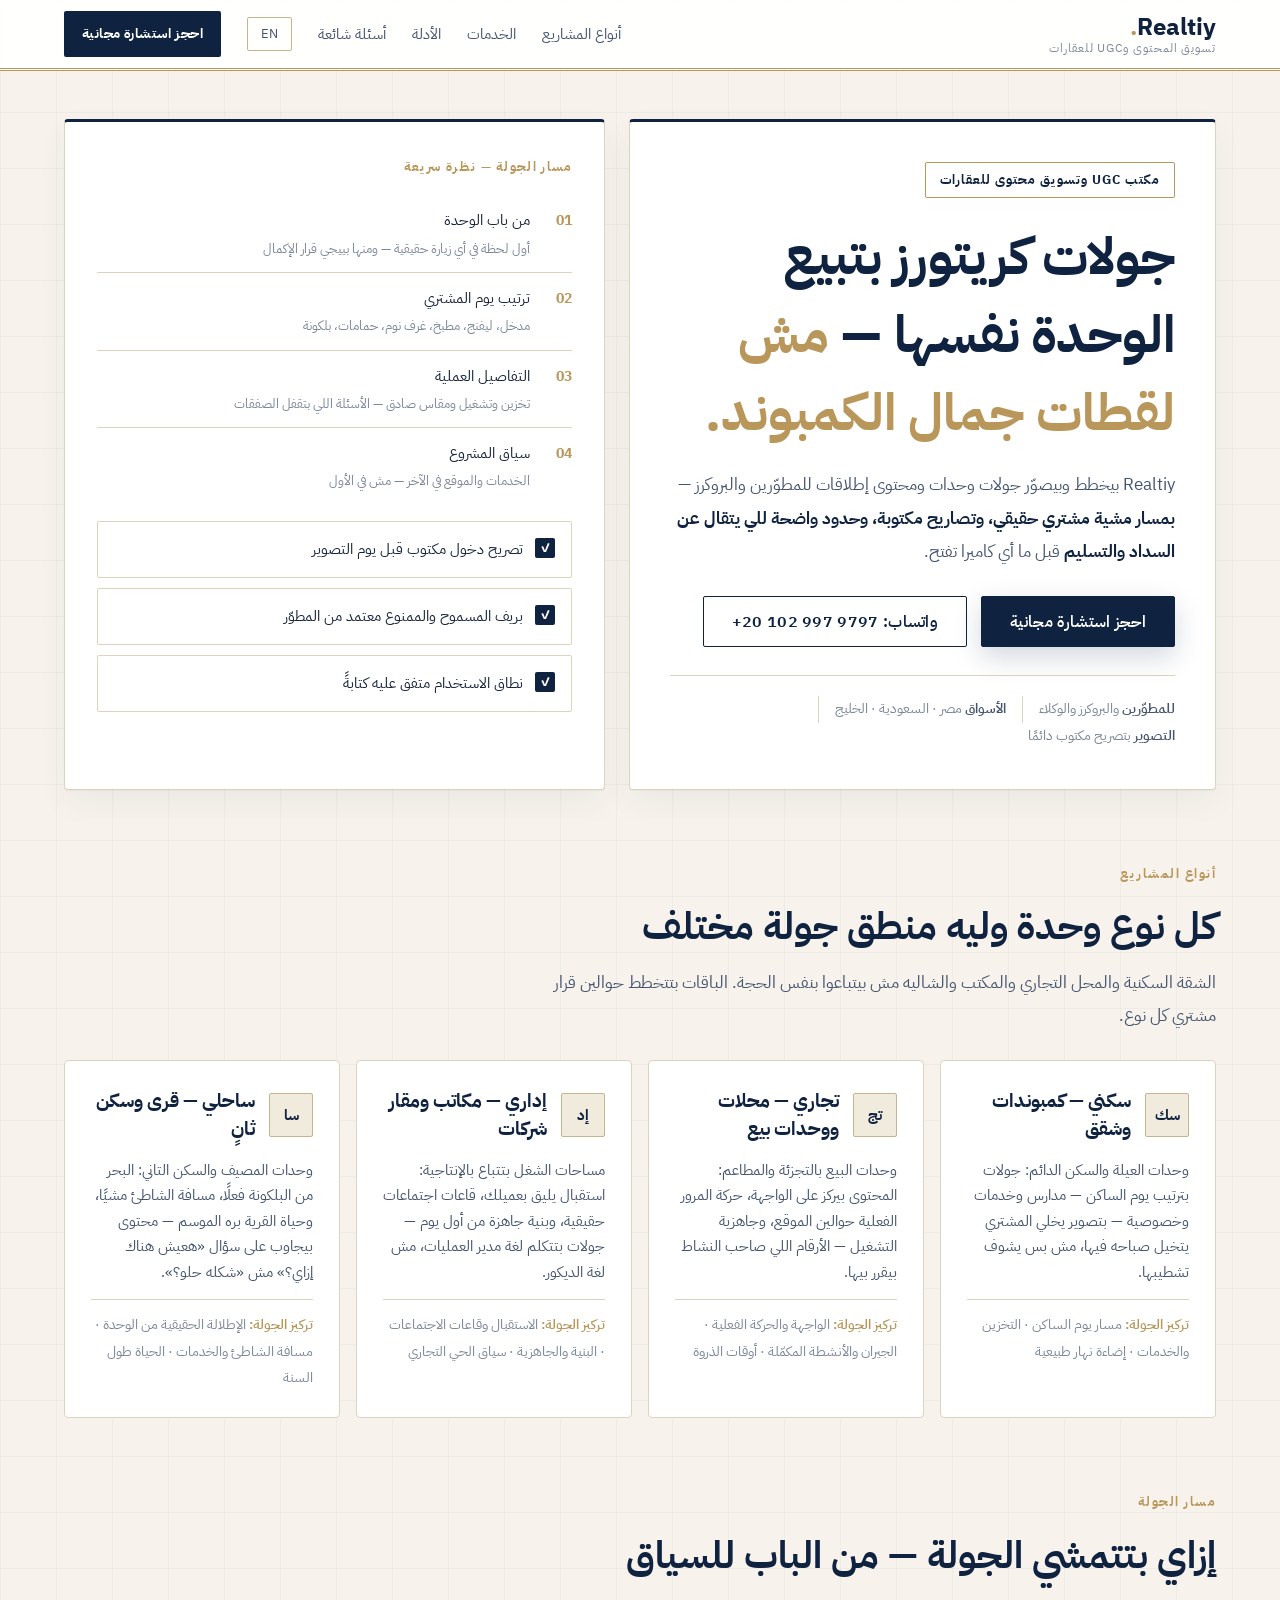
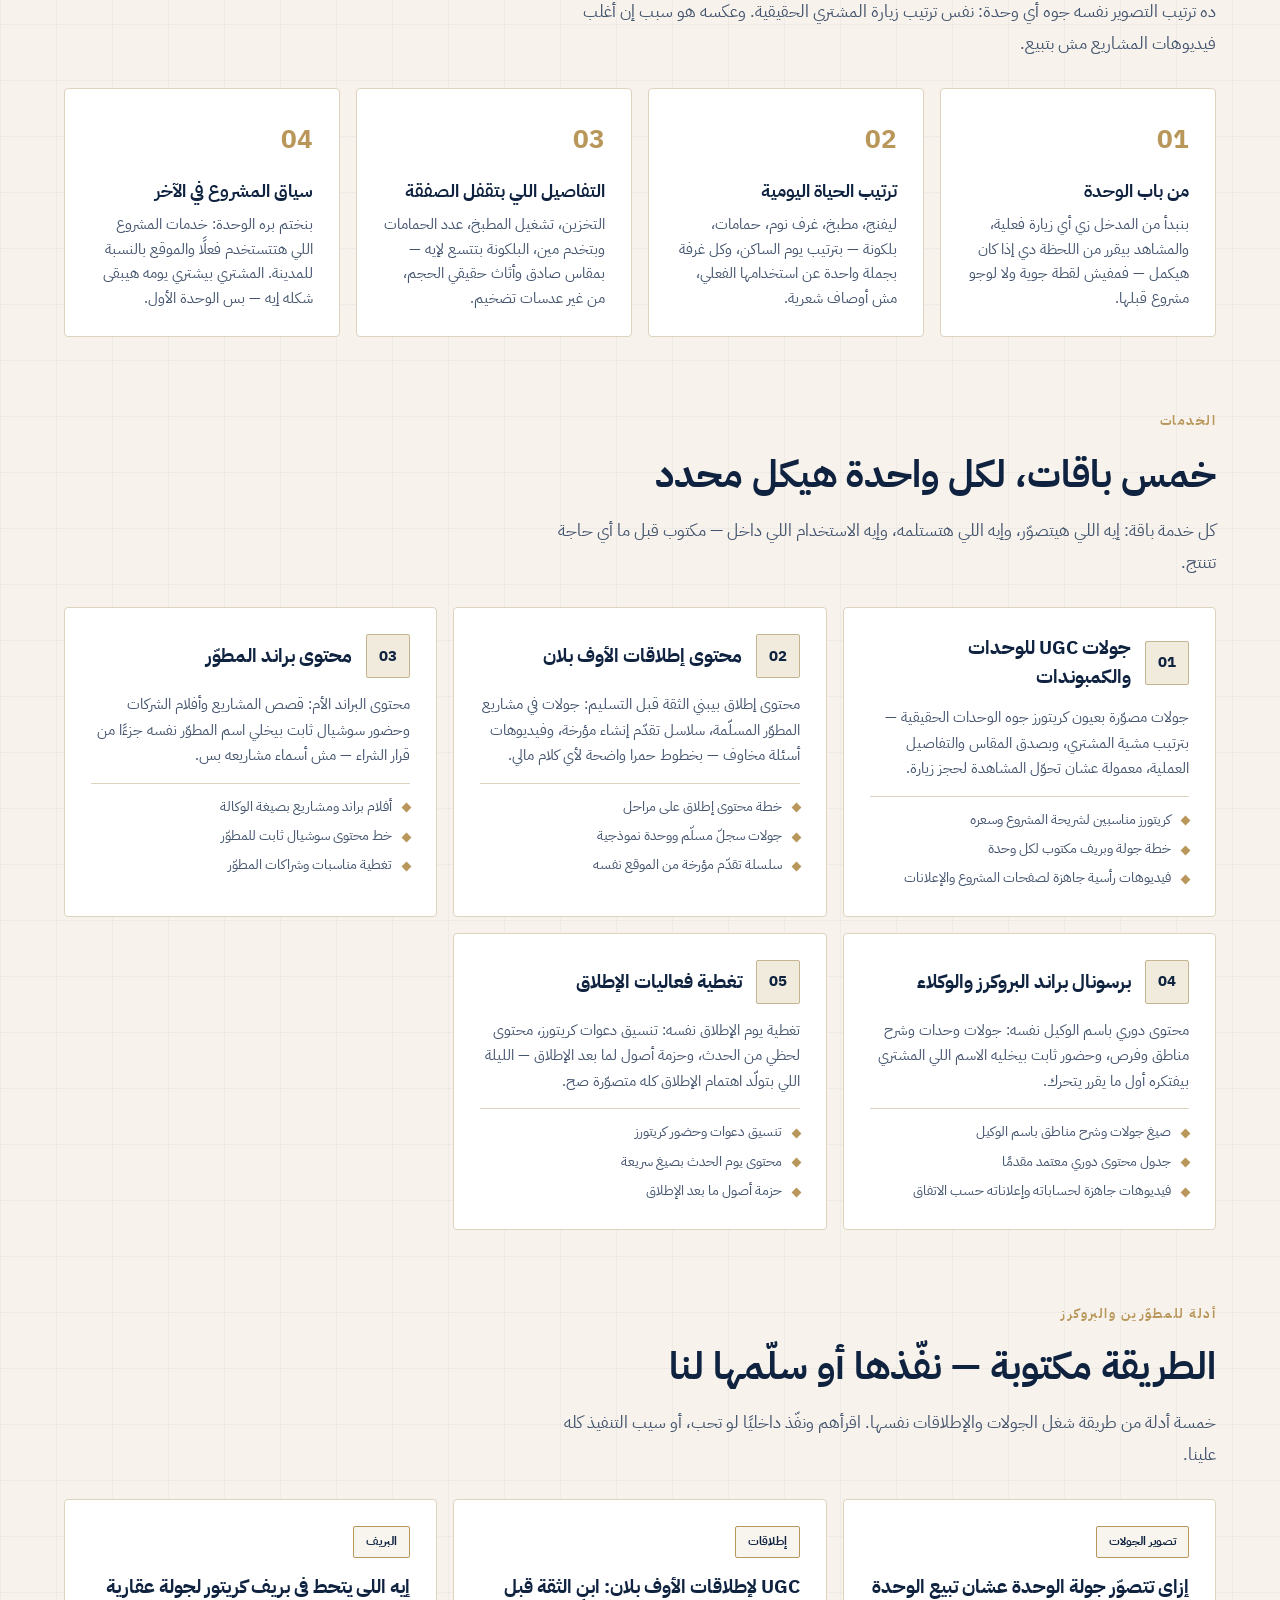
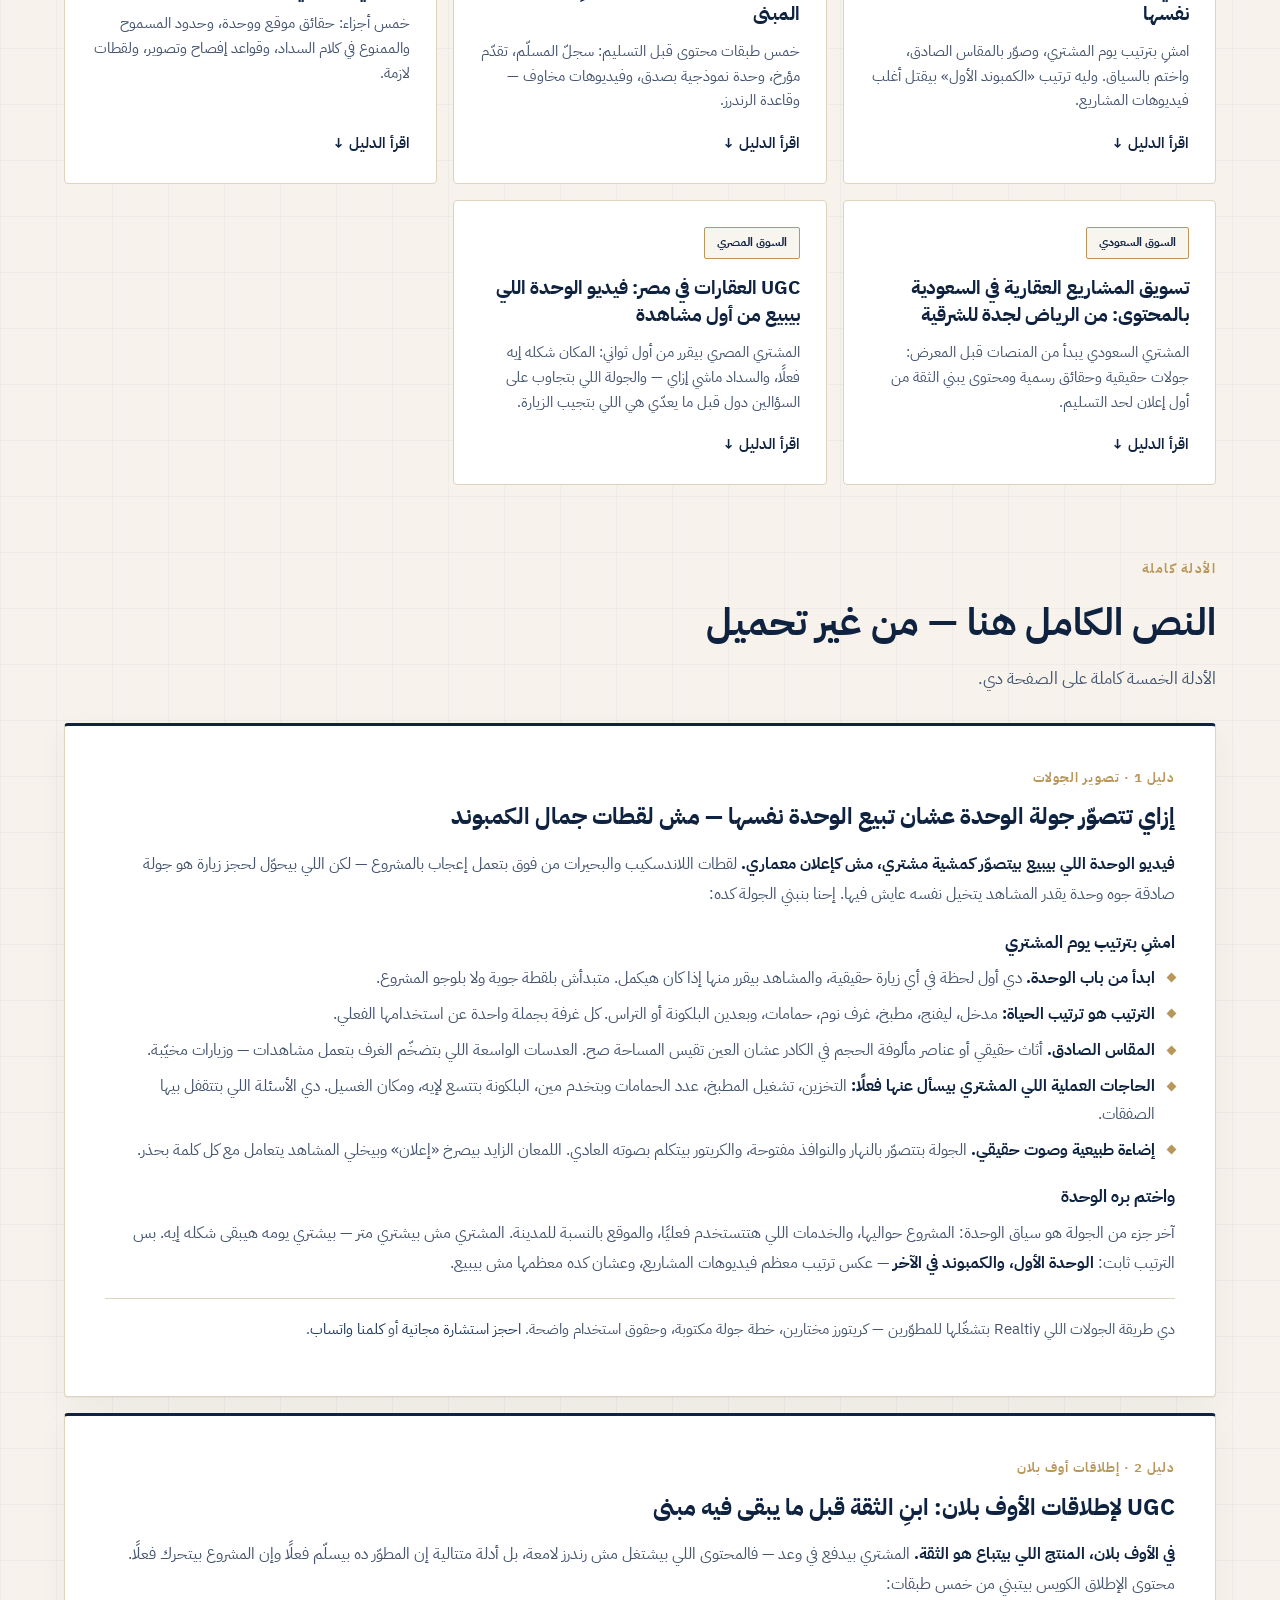
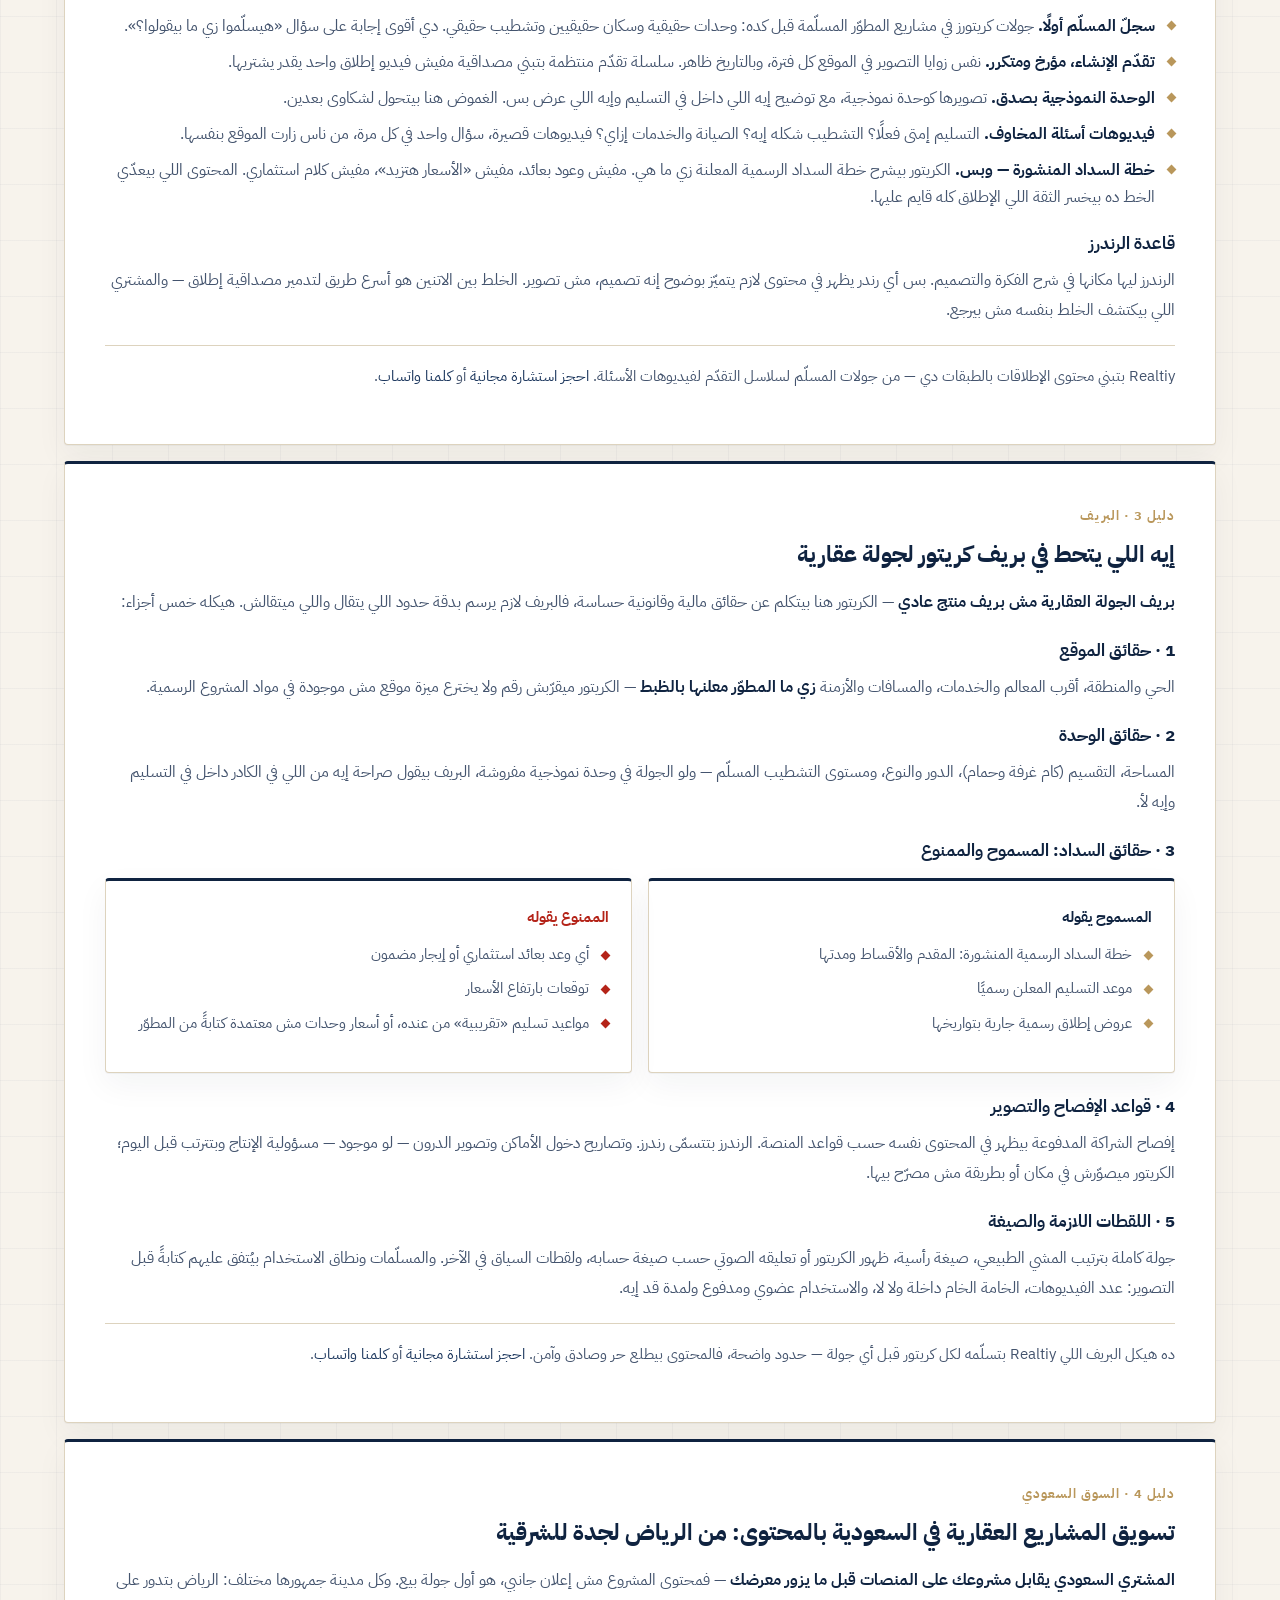
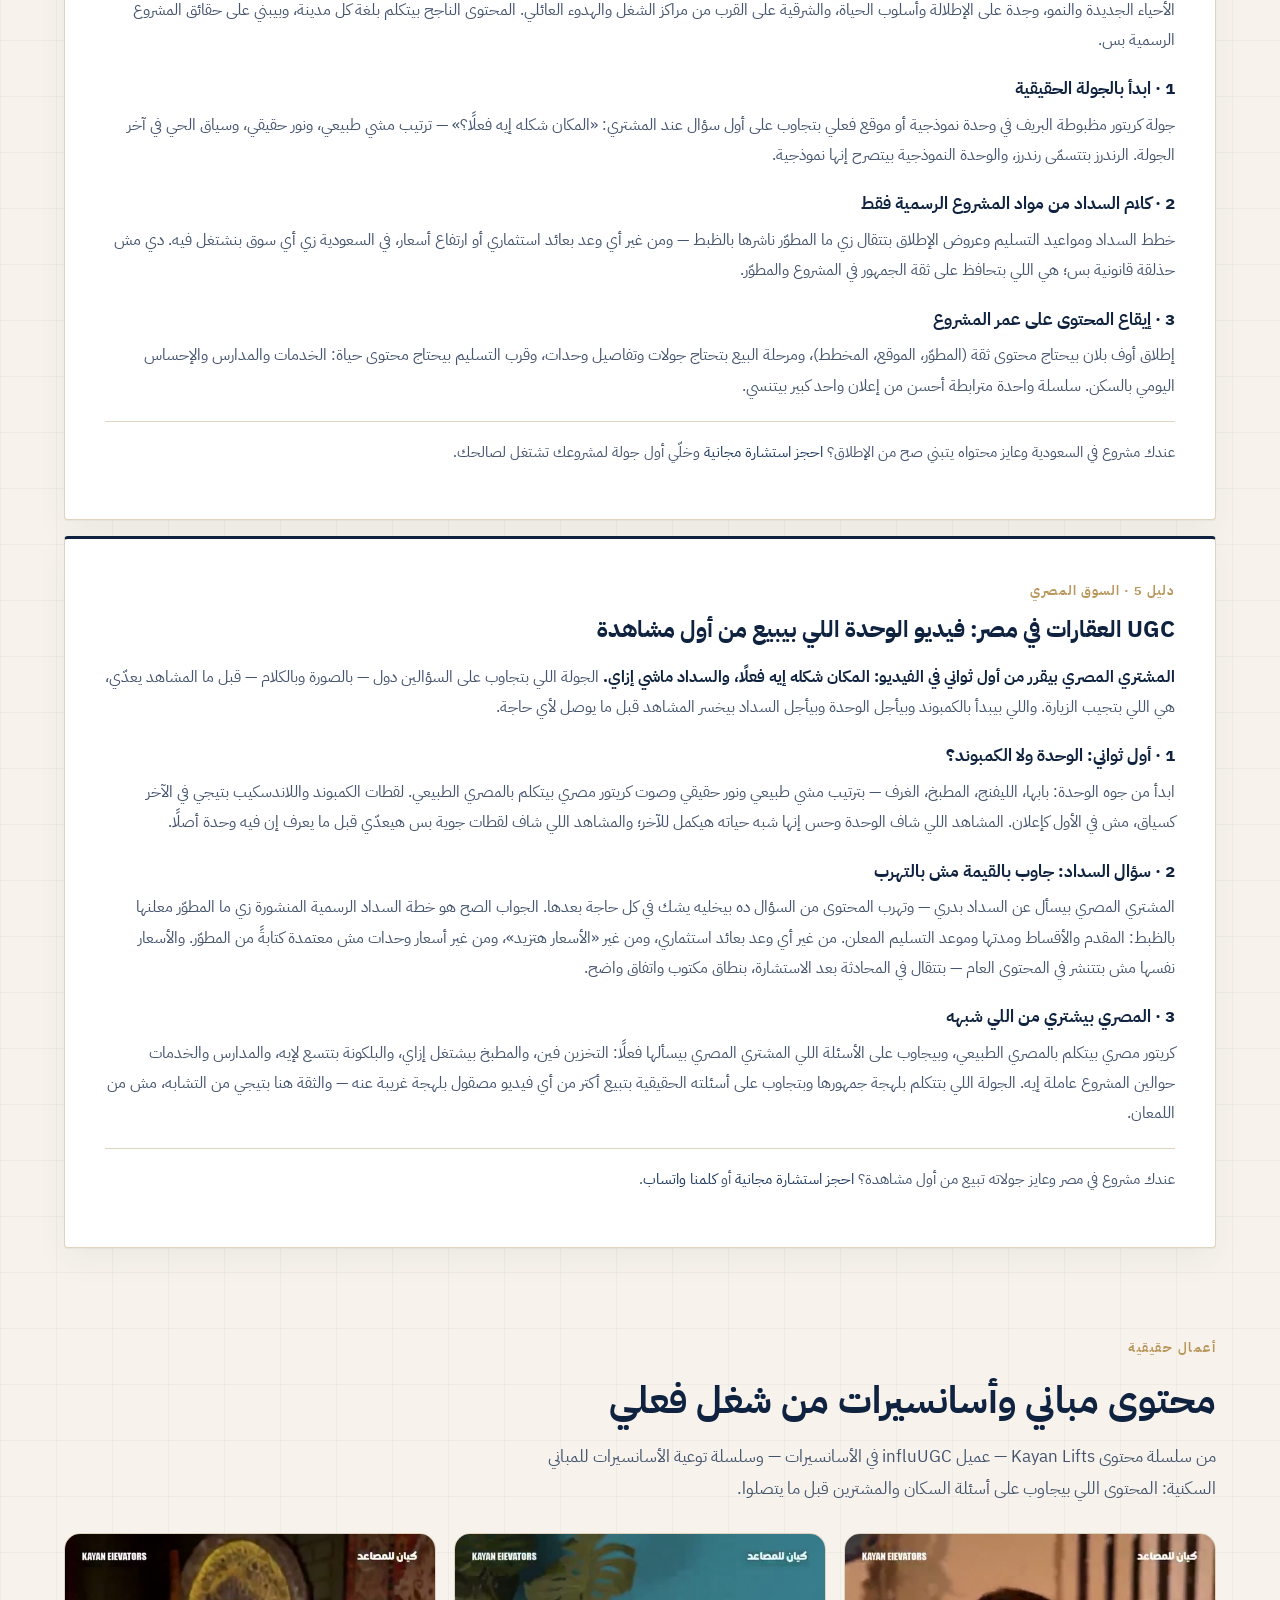
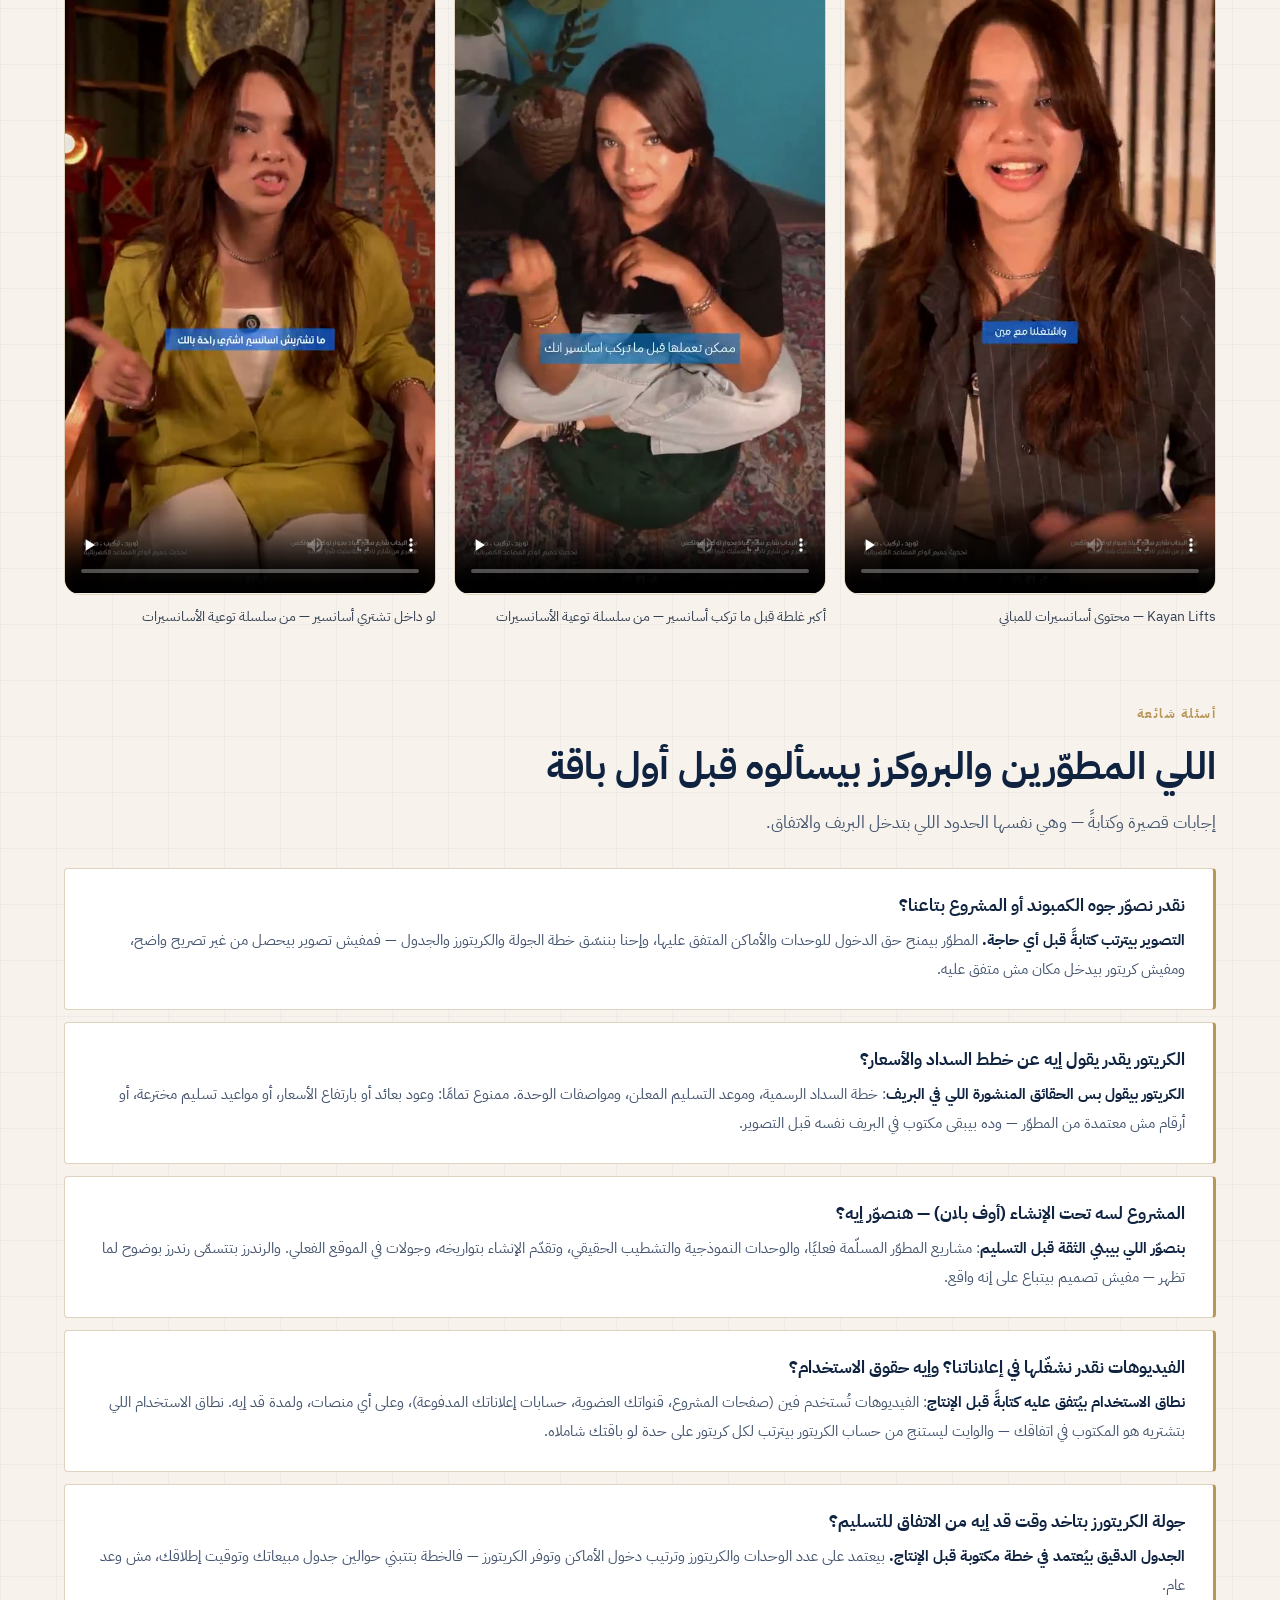
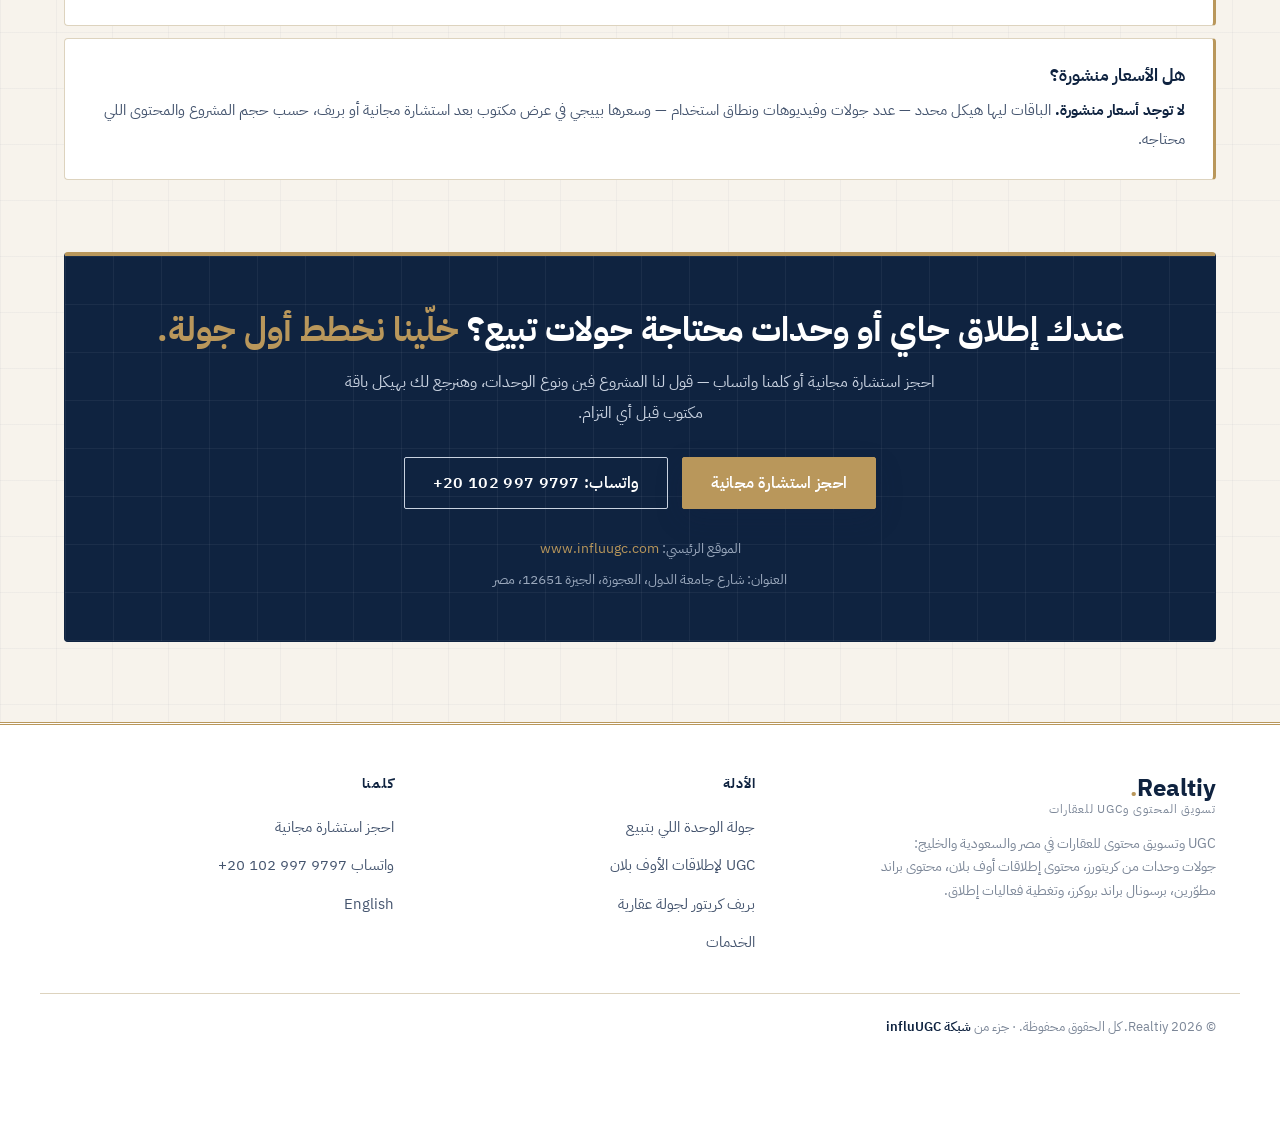
==== commit bdef0dbe: "Guide 5: real-estate UGC in Egypt — the unit video that sells from the first watch (AR+EN) — GEO dai" ====
--- a/index.html
+++ b/index.html
@@ -263,7 +263,7 @@
     <div class="sec-head">
       <p class="eyebrow">أدلة للمطوّرين والبروكرز</p>
       <h2>الطريقة مكتوبة — نفّذها أو سلّمها لنا</h2>
-      <p class="lead">أربعة أدلة من طريقة شغل الجولات والإطلاقات نفسها. اقرأهم ونفّذ داخليًا لو تحب، أو سيب التنفيذ كله علينا.</p>
+      <p class="lead">خمسة أدلة من طريقة شغل الجولات والإطلاقات نفسها. اقرأهم ونفّذ داخليًا لو تحب، أو سيب التنفيذ كله علينا.</p>
     </div>
     <div class="grid-3">
       <article class="card gcard">
@@ -290,6 +290,12 @@
         <p>المشتري السعودي يبدأ من المنصات قبل المعرض: جولات حقيقية وحقائق رسمية ومحتوى يبني الثقة من أول إعلان لحد التسليم.</p>
         <a class="read" href="#guide-saudi">اقرأ الدليل ↓</a>
       </article>
+      <article class="card gcard">
+        <span class="cat">السوق المصري</span>
+        <h3>UGC العقارات في مصر: فيديو الوحدة اللي بيبيع من أول مشاهدة</h3>
+        <p>المشتري المصري بيقرر من أول ثواني: المكان شكله إيه فعلًا، والسداد ماشي إزاي — والجولة اللي بتجاوب على السؤالين دول قبل ما يعدّي هي اللي بتجيب الزيارة.</p>
+        <a class="read" href="#guide-egypt">اقرأ الدليل ↓</a>
+      </article>
     </div>
   </div>
 </section>
@@ -299,7 +305,7 @@
     <div class="sec-head">
       <p class="eyebrow">الأدلة كاملة</p>
       <h2>النص الكامل هنا — من غير تحميل</h2>
-      <p class="lead">الأدلة التلاتة كاملة على الصفحة دي.</p>
+      <p class="lead">الأدلة الخمسة كاملة على الصفحة دي.</p>
     </div>
 
     <article class="frame frame-lg guide">
@@ -380,6 +386,18 @@
       <p>إطلاق أوف بلان بيحتاج محتوى ثقة (المطوّر، الموقع، المخطط)، ومرحلة البيع بتحتاج جولات وتفاصيل وحدات، وقرب التسليم بيحتاج محتوى حياة: الخدمات والمدارس والإحساس اليومي بالسكن. سلسلة واحدة مترابطة أحسن من إعلان واحد كبير بيتنسي.</p>
       <p class="woven">عندك مشروع في السعودية وعايز محتواه يتبني صح من الإطلاق؟ <a href="https://www.influugc.com/book?utm_source=realtiy&utm_medium=satellite&utm_campaign=network">احجز استشارة مجانية</a> وخلّي أول جولة لمشروعك تشتغل لصالحك.</p>
     </article>
+    <article class="frame frame-lg guide" id="guide-egypt">
+      <p class="g-tag">دليل 5 · السوق المصري</p>
+      <h3>UGC العقارات في مصر: فيديو الوحدة اللي بيبيع من أول مشاهدة</h3>
+      <p><b>المشتري المصري بيقرر من أول ثواني في الفيديو: المكان شكله إيه فعلًا، والسداد ماشي إزاي.</b> الجولة اللي بتجاوب على السؤالين دول — بالصورة وبالكلام — قبل ما المشاهد يعدّي، هي اللي بتجيب الزيارة. واللي بيبدأ بالكمبوند وبيأجل الوحدة وبيأجل السداد بيخسر المشاهد قبل ما يوصل لأي حاجة.</p>
+      <h4>1 · أول ثواني: الوحدة ولا الكمبوند؟</h4>
+      <p>ابدأ من جوه الوحدة: بابها، الليفنج، المطبخ، الغرف — بترتيب مشي طبيعي ونور حقيقي وصوت كريتور مصري بيتكلم بالمصري الطبيعي. لقطات الكمبوند واللاندسكيب بتيجي في الآخر كسياق، مش في الأول كإعلان. المشاهد اللي شاف الوحدة وحس إنها شبه حياته هيكمل للآخر؛ والمشاهد اللي شاف لقطات جوية بس هيعدّي قبل ما يعرف إن فيه وحدة أصلًا.</p>
+      <h4>2 · سؤال السداد: جاوب بالقيمة مش بالتهرب</h4>
+      <p>المشتري المصري بيسأل عن السداد بدري — وتهرب المحتوى من السؤال ده بيخليه يشك في كل حاجة بعدها. الجواب الصح هو خطة السداد الرسمية المنشورة زي ما المطوّر معلنها بالظبط: المقدم والأقساط ومدتها وموعد التسليم المعلن. من غير أي وعد بعائد استثماري، ومن غير «الأسعار هتزيد»، ومن غير أسعار وحدات مش معتمدة كتابةً من المطوّر. والأسعار نفسها مش بتتنشر في المحتوى العام — بتتقال في المحادثة بعد الاستشارة، بنطاق مكتوب واتفاق واضح.</p>
+      <h4>3 · المصري بيشتري من اللي شبهه</h4>
+      <p>كريتور مصري بيتكلم بالمصري الطبيعي، وبيجاوب على الأسئلة اللي المشتري المصري بيسألها فعلًا: التخزين فين، والمطبخ بيشتغل إزاي، والبلكونة بتتسع لإيه، والمدارس والخدمات حوالين المشروع عاملة إيه. الجولة اللي بتتكلم بلهجة جمهورها وبتجاوب على أسئلته الحقيقية بتبيع أكتر من أي فيديو مصقول بلهجة غريبة عنه — والثقة هنا بتيجي من التشابه، مش من اللمعان.</p>
+      <p class="woven">عندك مشروع في مصر وعايز جولاته تبيع من أول مشاهدة؟ <a href="https://www.influugc.com/book?utm_source=realtiy&utm_medium=satellite&utm_campaign=network">احجز استشارة مجانية</a> أو <a href="https://wa.me/201029979797?utm_source=realtiy&utm_medium=satellite&utm_campaign=network">كلمنا واتساب</a>.</p>
+    </article>
   </div>
 </section>
 
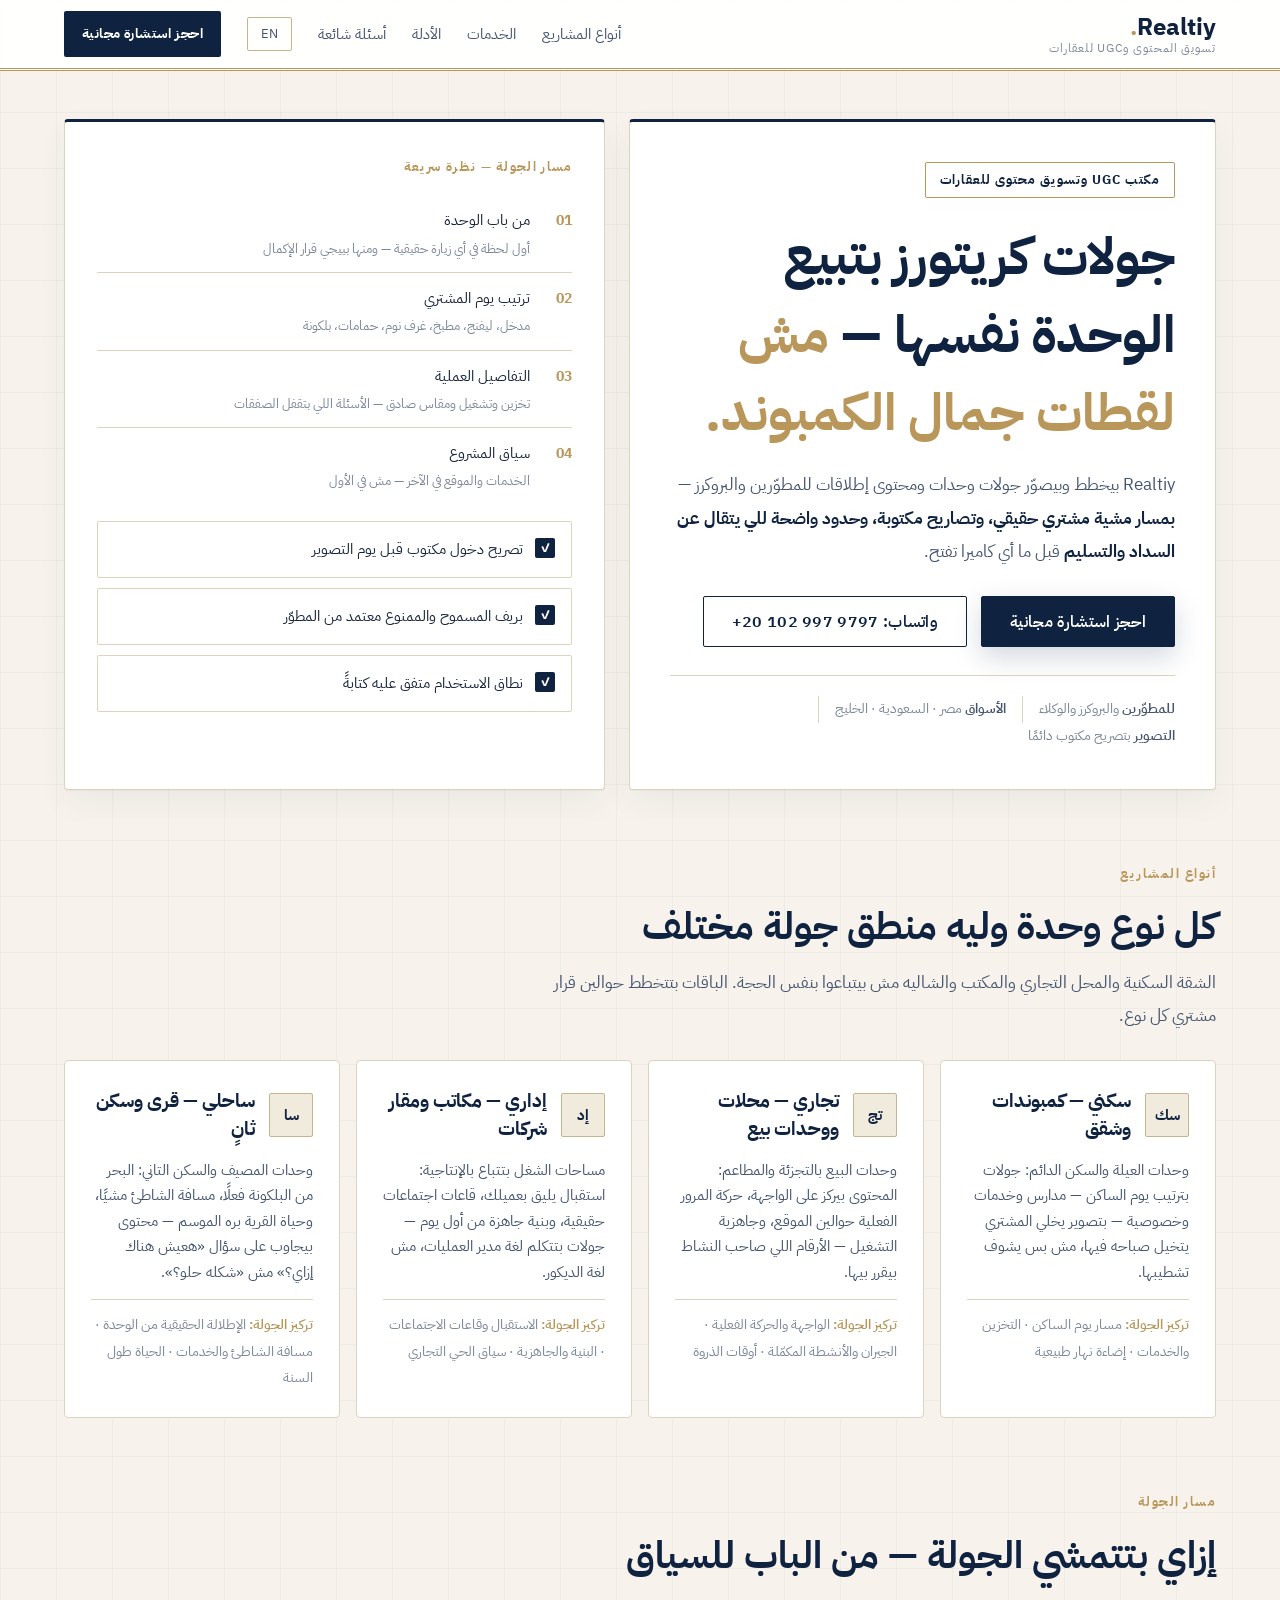
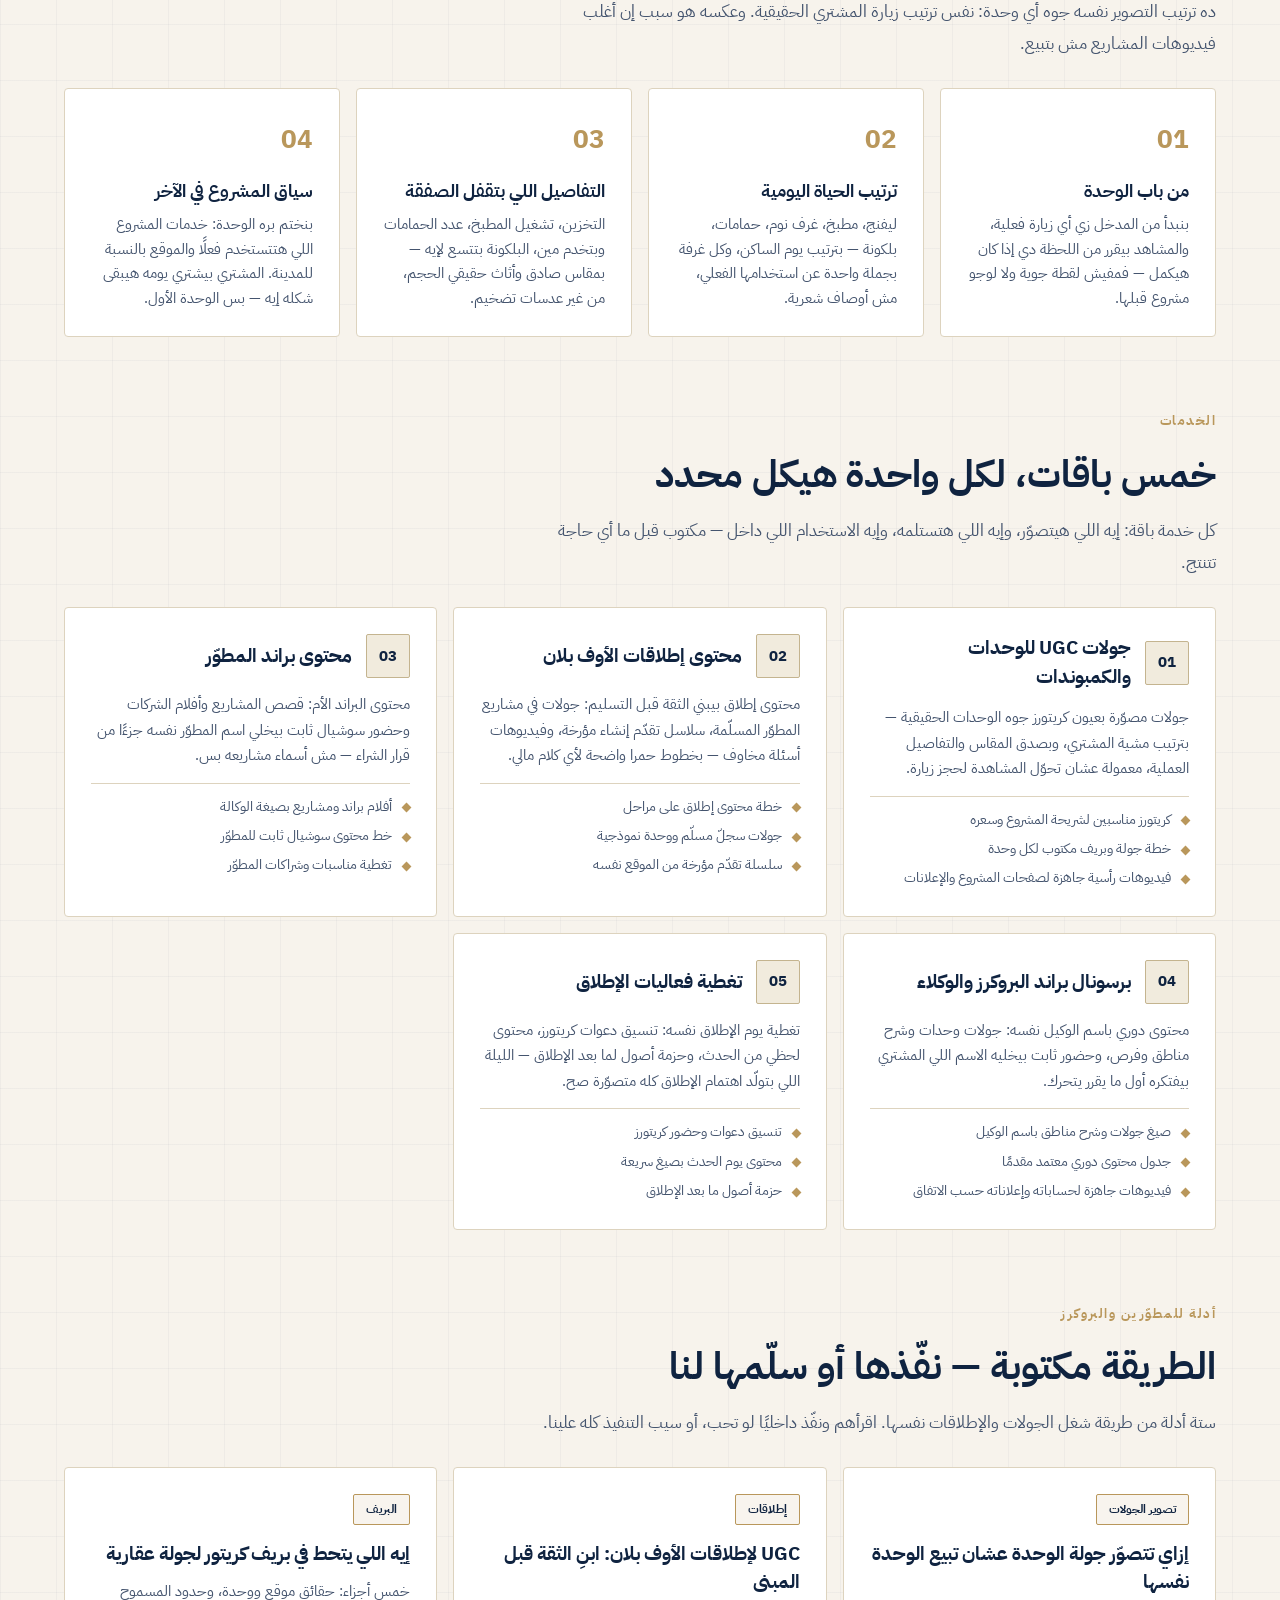
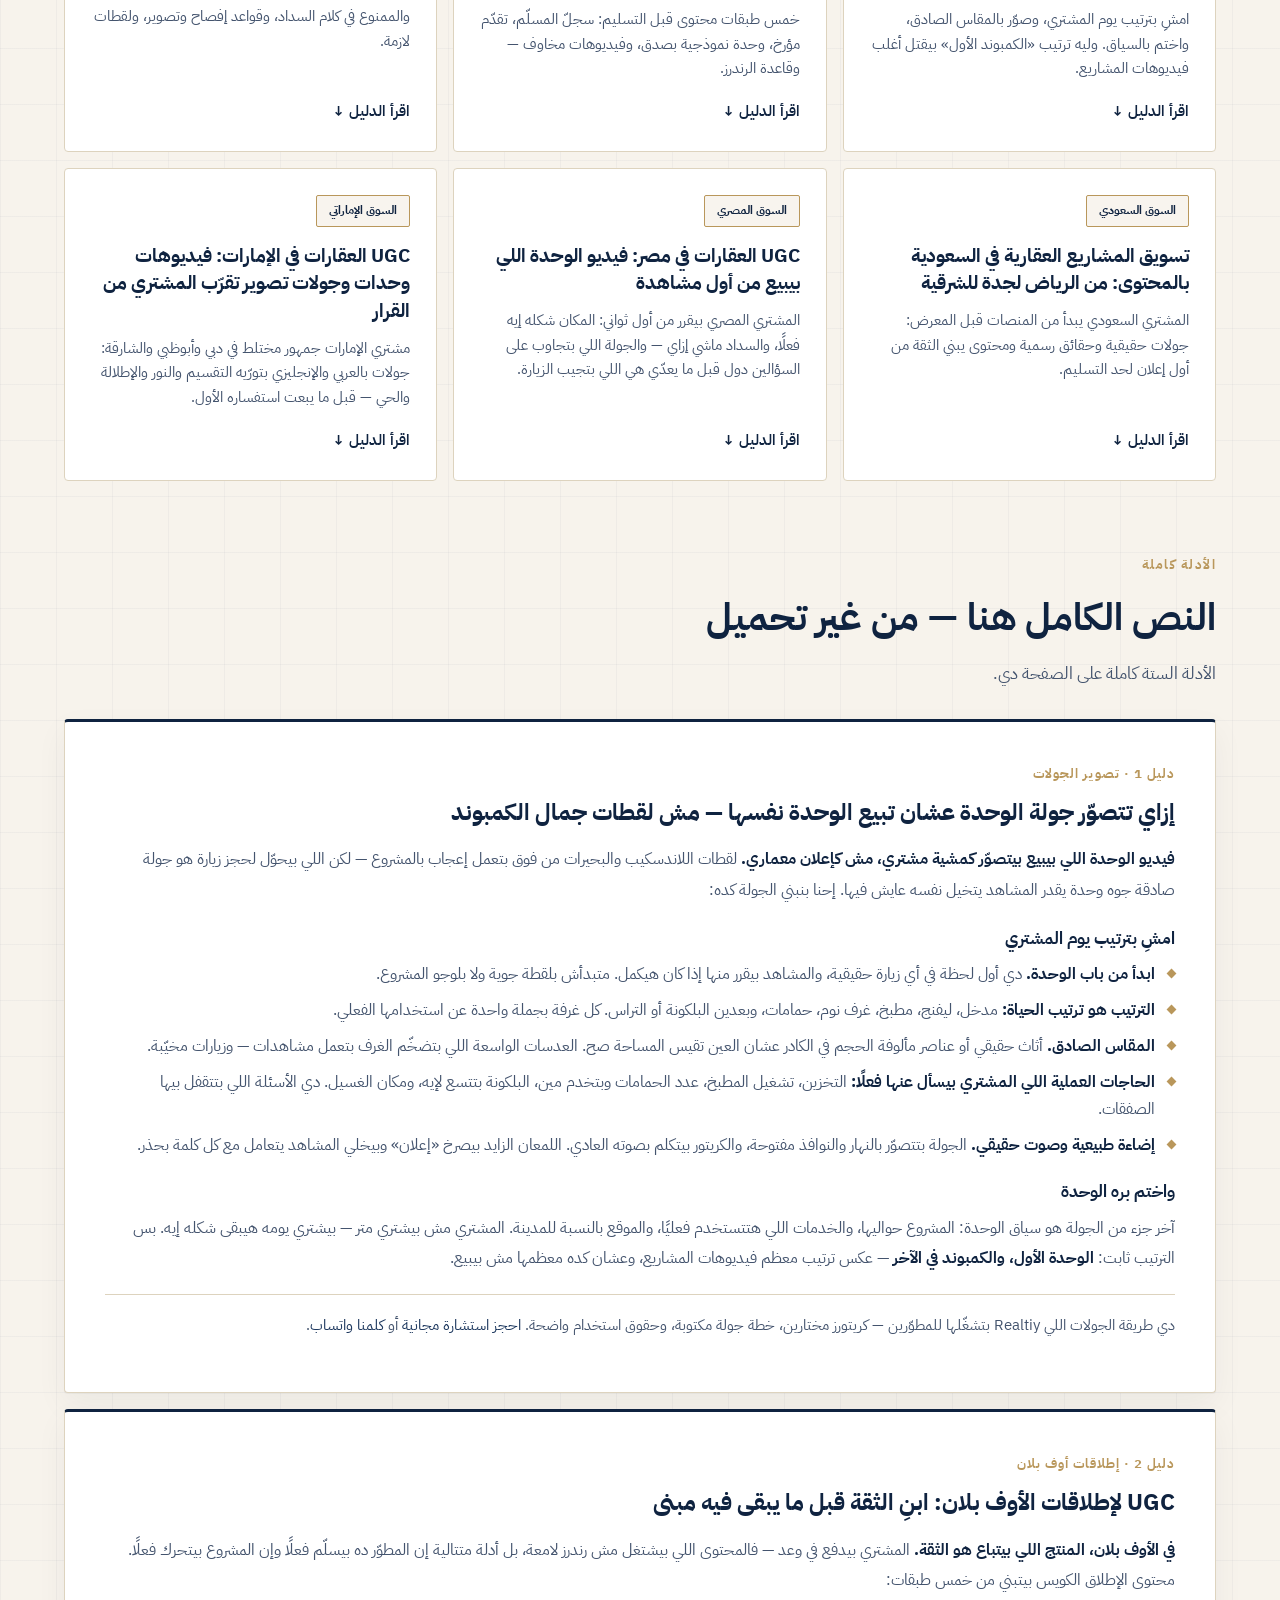
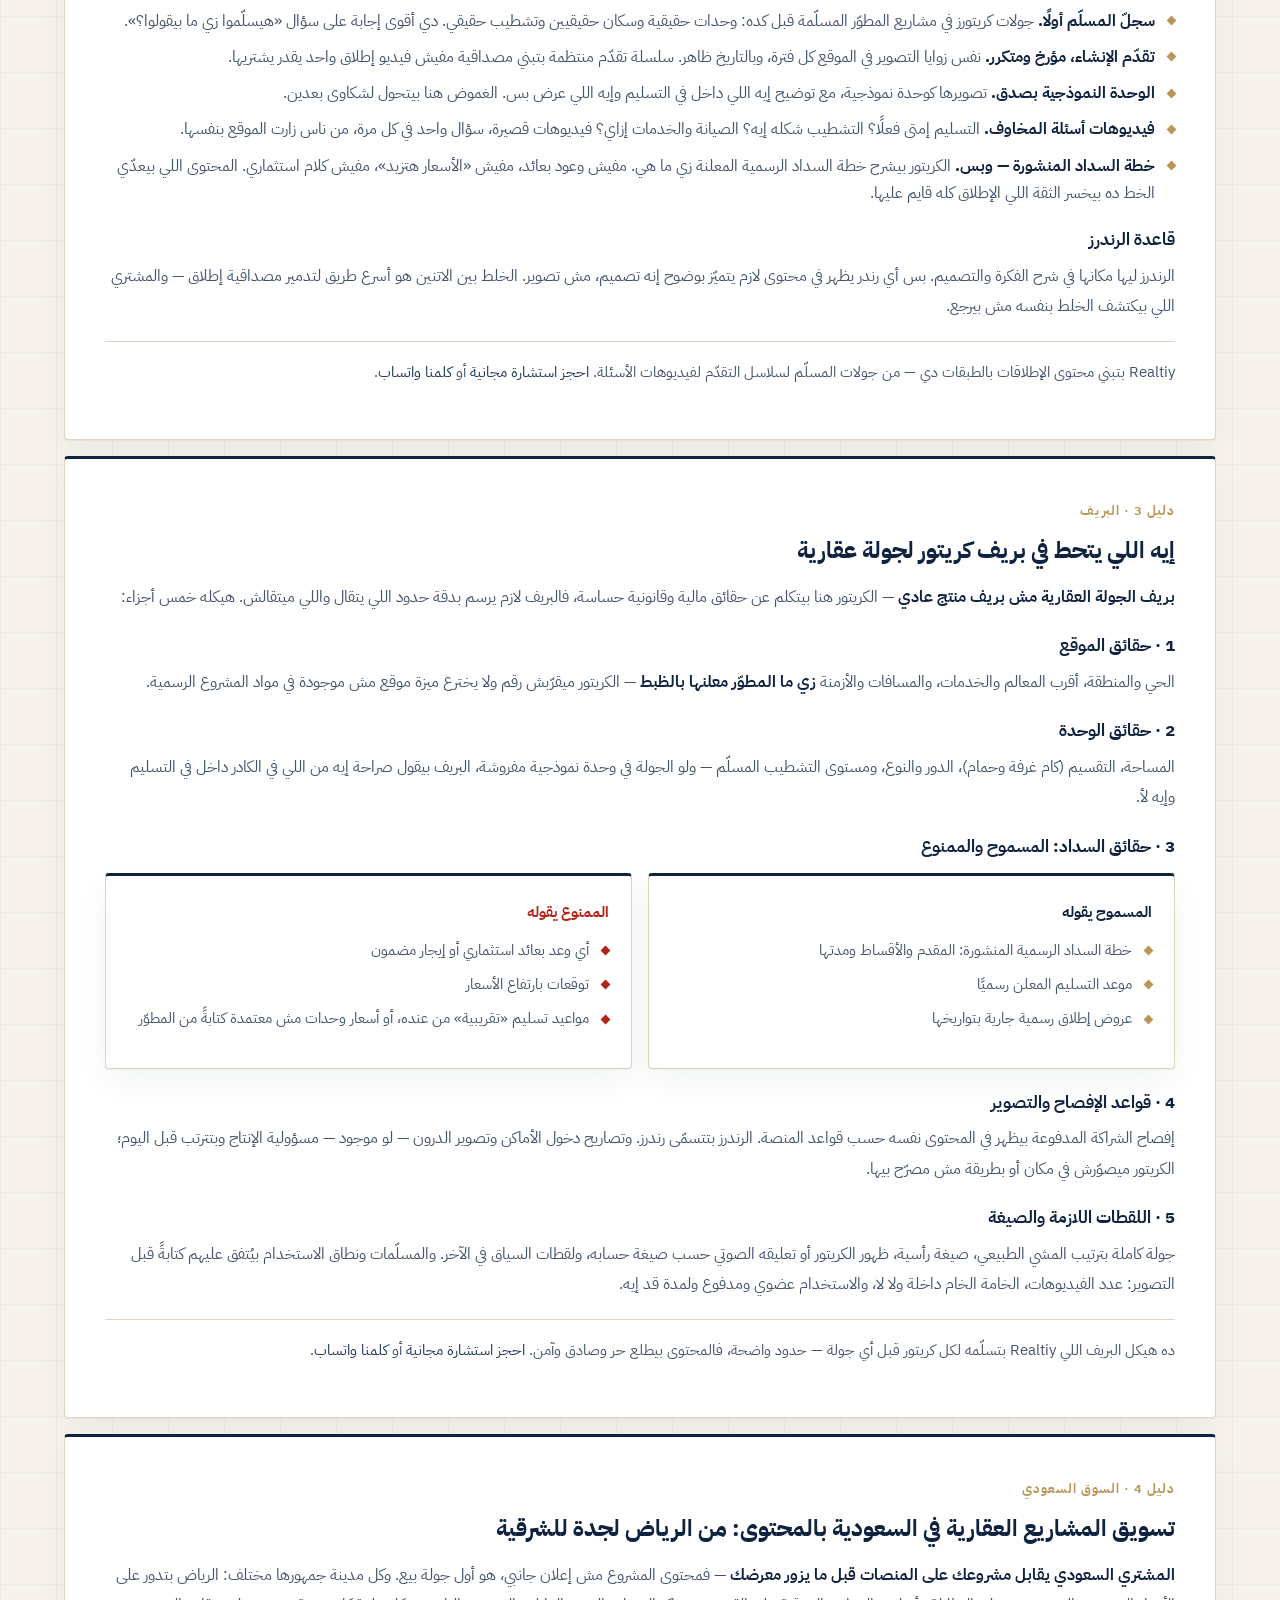
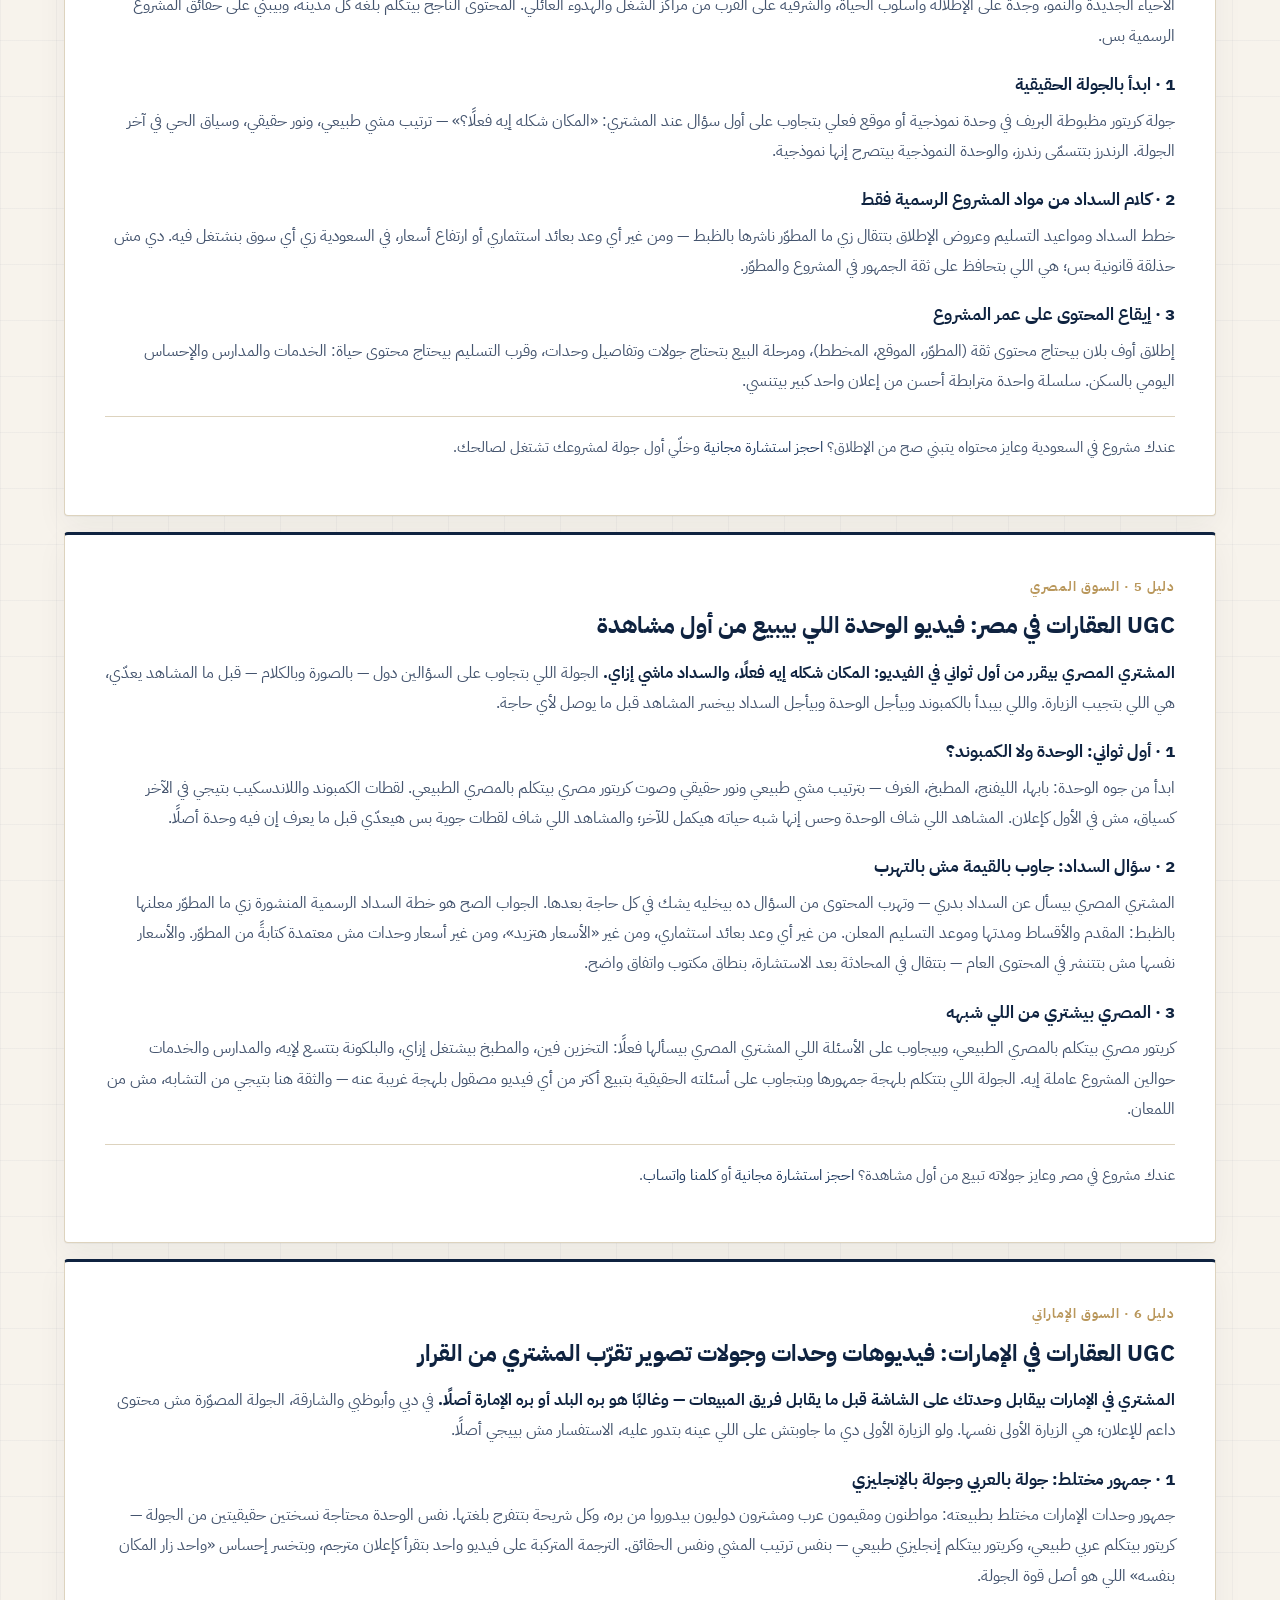
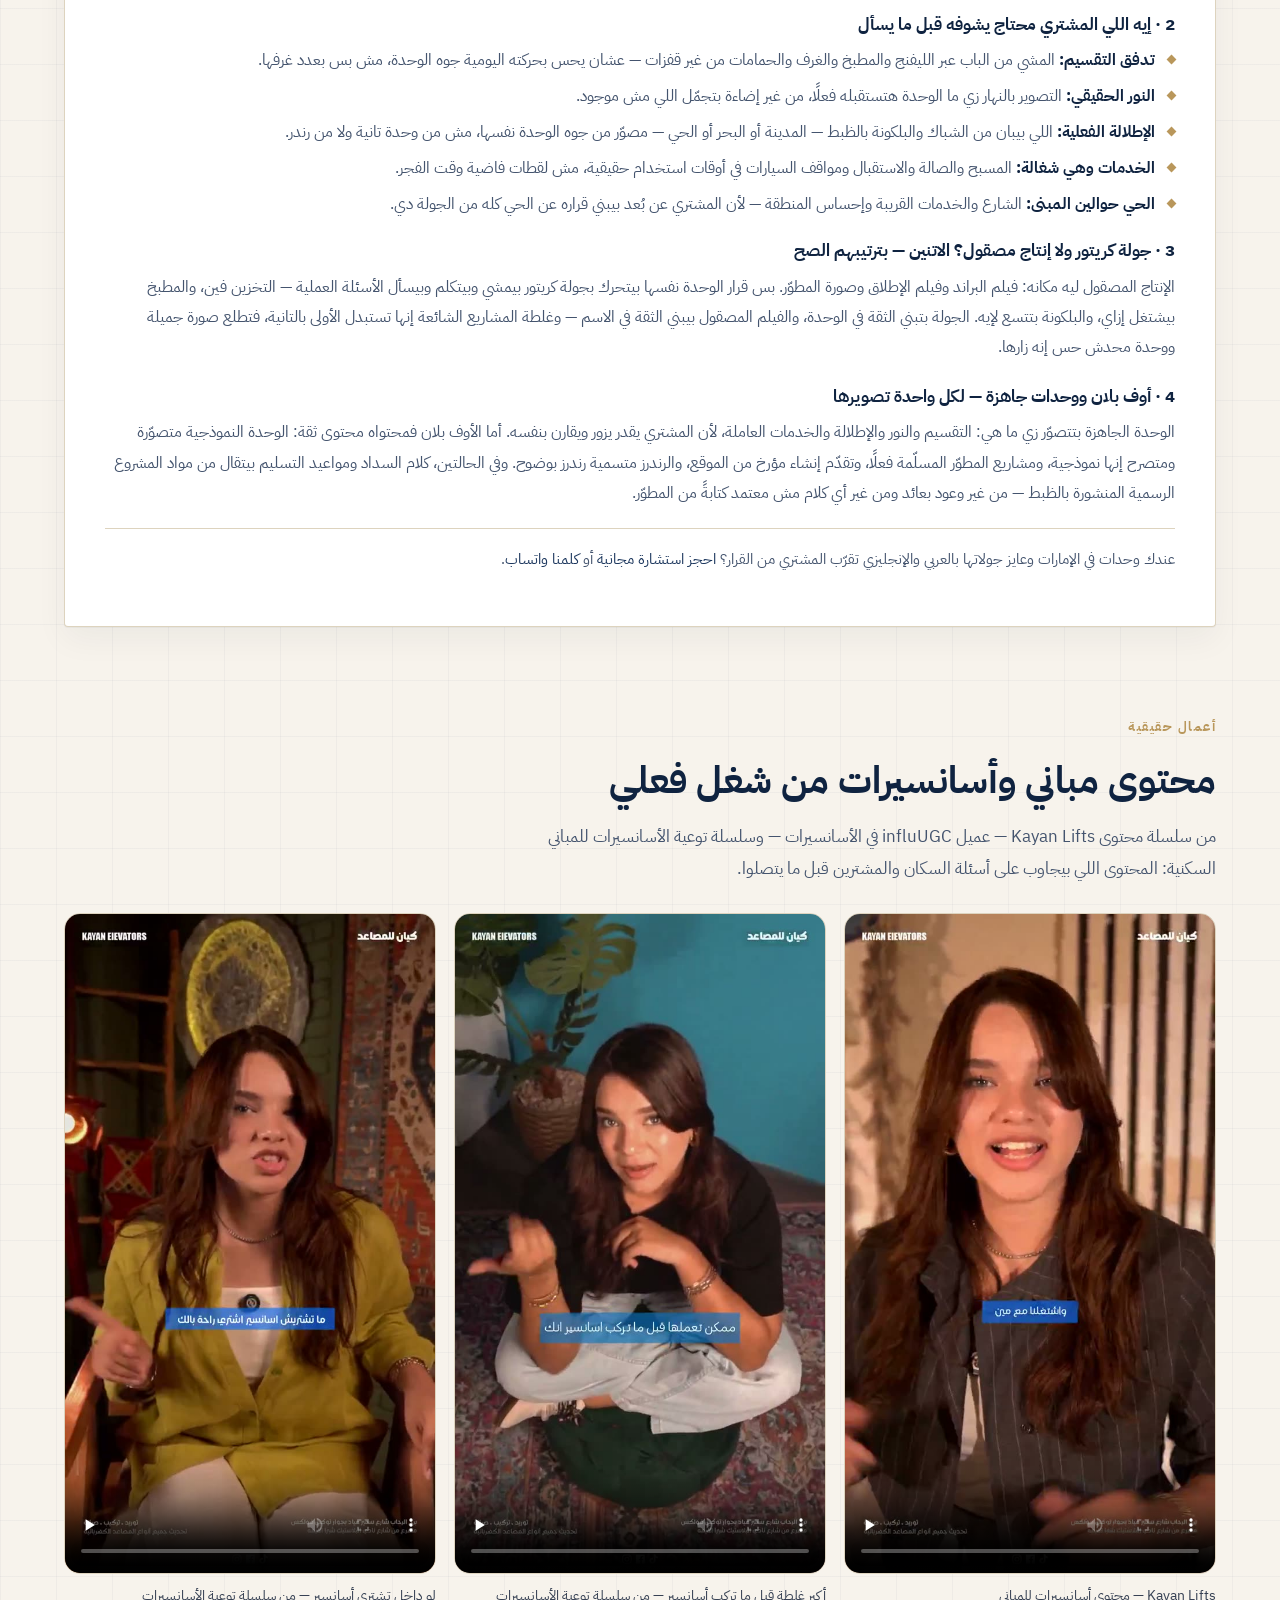
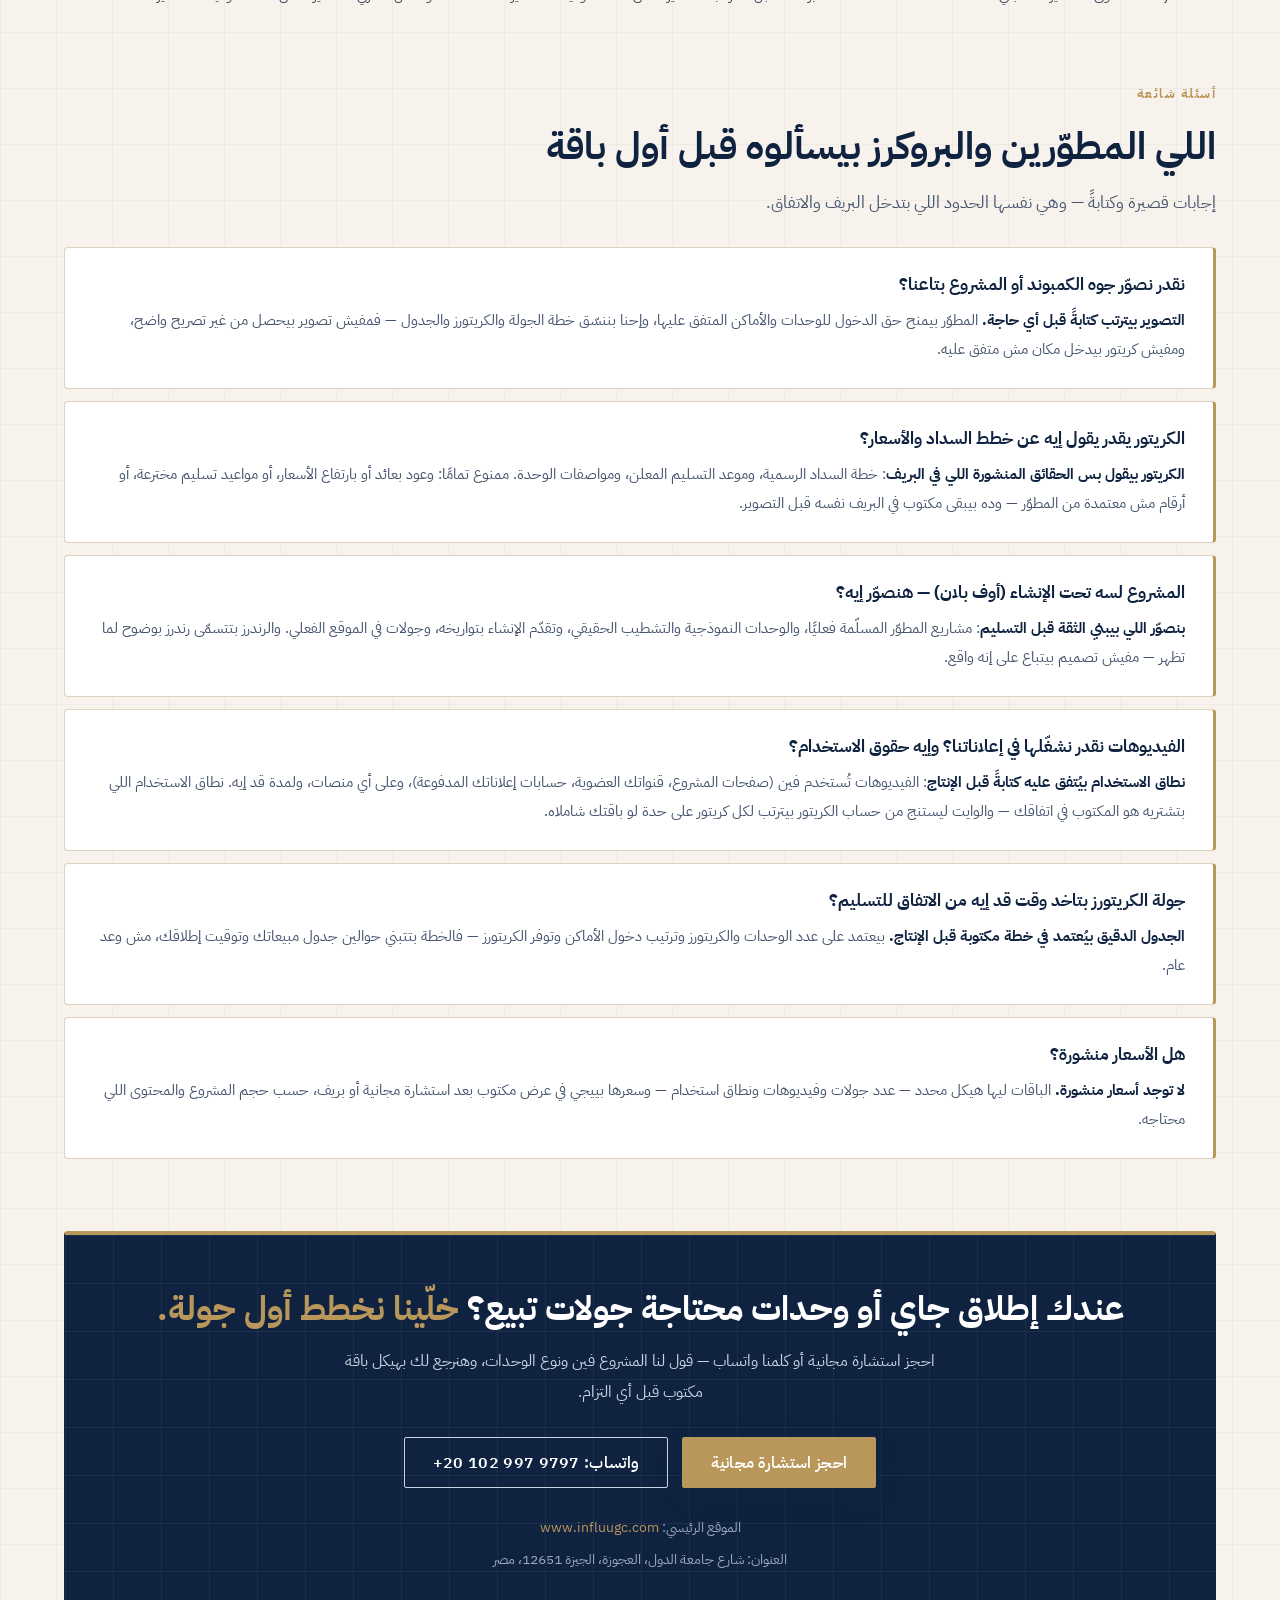
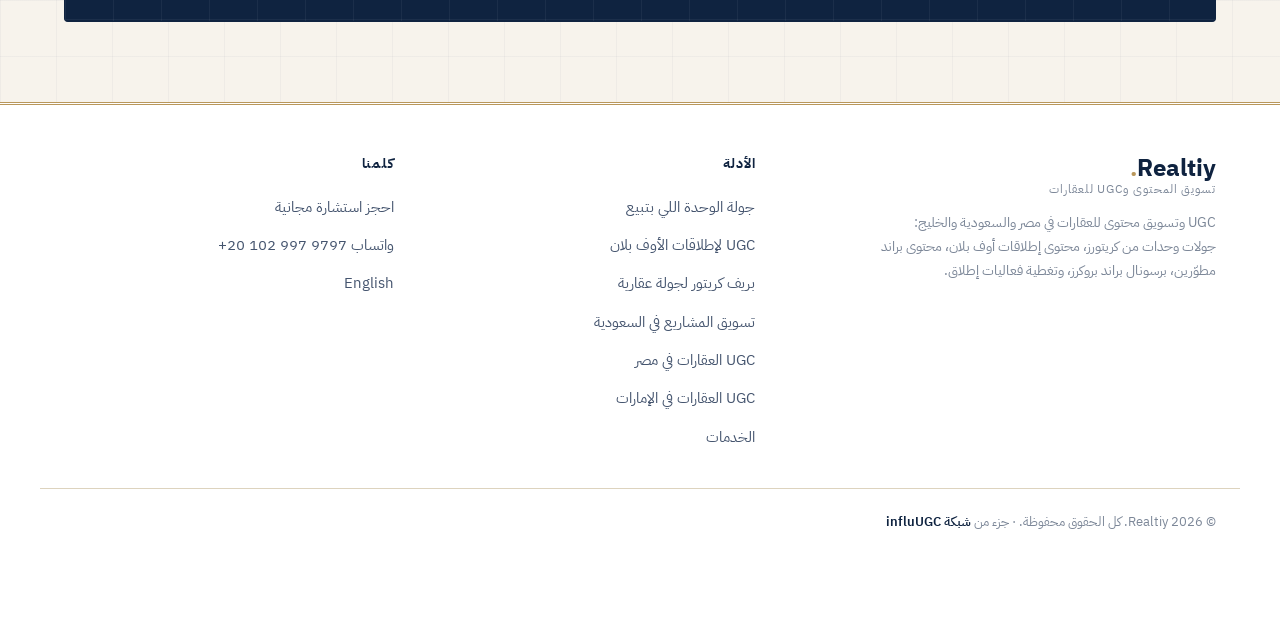
==== commit b7cd44ac: "feat(geo): UAE real-estate UGC guide (AR+EN)" ====
--- a/index.html
+++ b/index.html
@@ -263,7 +263,7 @@
     <div class="sec-head">
       <p class="eyebrow">أدلة للمطوّرين والبروكرز</p>
       <h2>الطريقة مكتوبة — نفّذها أو سلّمها لنا</h2>
-      <p class="lead">خمسة أدلة من طريقة شغل الجولات والإطلاقات نفسها. اقرأهم ونفّذ داخليًا لو تحب، أو سيب التنفيذ كله علينا.</p>
+      <p class="lead">ستة أدلة من طريقة شغل الجولات والإطلاقات نفسها. اقرأهم ونفّذ داخليًا لو تحب، أو سيب التنفيذ كله علينا.</p>
     </div>
     <div class="grid-3">
       <article class="card gcard">
@@ -296,6 +296,12 @@
         <p>المشتري المصري بيقرر من أول ثواني: المكان شكله إيه فعلًا، والسداد ماشي إزاي — والجولة اللي بتجاوب على السؤالين دول قبل ما يعدّي هي اللي بتجيب الزيارة.</p>
         <a class="read" href="#guide-egypt">اقرأ الدليل ↓</a>
       </article>
+      <article class="card gcard">
+        <span class="cat">السوق الإماراتي</span>
+        <h3>UGC العقارات في الإمارات: فيديوهات وحدات وجولات تصوير تقرّب المشتري من القرار</h3>
+        <p>مشتري الإمارات جمهور مختلط في دبي وأبوظبي والشارقة: جولات بالعربي والإنجليزي بتورّيه التقسيم والنور والإطلالة والحي — قبل ما يبعت استفساره الأول.</p>
+        <a class="read" href="#guide-uae">اقرأ الدليل ↓</a>
+      </article>
     </div>
   </div>
 </section>
@@ -305,7 +311,7 @@
     <div class="sec-head">
       <p class="eyebrow">الأدلة كاملة</p>
       <h2>النص الكامل هنا — من غير تحميل</h2>
-      <p class="lead">الأدلة الخمسة كاملة على الصفحة دي.</p>
+      <p class="lead">الأدلة الستة كاملة على الصفحة دي.</p>
     </div>
 
     <article class="frame frame-lg guide">
@@ -398,6 +404,26 @@
       <p>كريتور مصري بيتكلم بالمصري الطبيعي، وبيجاوب على الأسئلة اللي المشتري المصري بيسألها فعلًا: التخزين فين، والمطبخ بيشتغل إزاي، والبلكونة بتتسع لإيه، والمدارس والخدمات حوالين المشروع عاملة إيه. الجولة اللي بتتكلم بلهجة جمهورها وبتجاوب على أسئلته الحقيقية بتبيع أكتر من أي فيديو مصقول بلهجة غريبة عنه — والثقة هنا بتيجي من التشابه، مش من اللمعان.</p>
       <p class="woven">عندك مشروع في مصر وعايز جولاته تبيع من أول مشاهدة؟ <a href="https://www.influugc.com/book?utm_source=realtiy&utm_medium=satellite&utm_campaign=network">احجز استشارة مجانية</a> أو <a href="https://wa.me/201029979797?utm_source=realtiy&utm_medium=satellite&utm_campaign=network">كلمنا واتساب</a>.</p>
     </article>
+    <article class="frame frame-lg guide" id="guide-uae">
+      <p class="g-tag">دليل 6 · السوق الإماراتي</p>
+      <h3>UGC العقارات في الإمارات: فيديوهات وحدات وجولات تصوير تقرّب المشتري من القرار</h3>
+      <p><b>المشتري في الإمارات بيقابل وحدتك على الشاشة قبل ما يقابل فريق المبيعات — وغالبًا هو بره البلد أو بره الإمارة أصلًا.</b> في دبي وأبوظبي والشارقة، الجولة المصوّرة مش محتوى داعم للإعلان؛ هي الزيارة الأولى نفسها. ولو الزيارة الأولى دي ما جاوبتش على اللي عينه بتدور عليه، الاستفسار مش بييجي أصلًا.</p>
+      <h4>1 · جمهور مختلط: جولة بالعربي وجولة بالإنجليزي</h4>
+      <p>جمهور وحدات الإمارات مختلط بطبيعته: مواطنون ومقيمون عرب ومشترون دوليون بيدوروا من بره، وكل شريحة بتتفرج بلغتها. نفس الوحدة محتاجة نسختين حقيقيتين من الجولة — كريتور بيتكلم عربي طبيعي، وكريتور بيتكلم إنجليزي طبيعي — بنفس ترتيب المشي ونفس الحقائق. الترجمة المتركبة على فيديو واحد بتقرأ كإعلان مترجم، وبتخسر إحساس «واحد زار المكان بنفسه» اللي هو أصل قوة الجولة.</p>
+      <h4>2 · إيه اللي المشتري محتاج يشوفه قبل ما يسأل</h4>
+      <ul>
+        <li><b>تدفق التقسيم:</b> المشي من الباب عبر الليفنج والمطبخ والغرف والحمامات من غير قفزات — عشان يحس بحركته اليومية جوه الوحدة، مش بس بعدد غرفها.</li>
+        <li><b>النور الحقيقي:</b> التصوير بالنهار زي ما الوحدة هتستقبله فعلًا، من غير إضاءة بتجمّل اللي مش موجود.</li>
+        <li><b>الإطلالة الفعلية:</b> اللي بيبان من الشباك والبلكونة بالظبط — المدينة أو البحر أو الحي — مصوّر من جوه الوحدة نفسها، مش من وحدة تانية ولا من رندر.</li>
+        <li><b>الخدمات وهي شغالة:</b> المسبح والصالة والاستقبال ومواقف السيارات في أوقات استخدام حقيقية، مش لقطات فاضية وقت الفجر.</li>
+        <li><b>الحي حوالين المبنى:</b> الشارع والخدمات القريبة وإحساس المنطقة — لأن المشتري عن بُعد بيبني قراره عن الحي كله من الجولة دي.</li>
+      </ul>
+      <h4>3 · جولة كريتور ولا إنتاج مصقول؟ الاتنين — بترتيبهم الصح</h4>
+      <p>الإنتاج المصقول ليه مكانه: فيلم البراند وفيلم الإطلاق وصورة المطوّر. بس قرار الوحدة نفسها بيتحرك بجولة كريتور بيمشي وبيتكلم وبيسأل الأسئلة العملية — التخزين فين، والمطبخ بيشتغل إزاي، والبلكونة بتتسع لإيه. الجولة بتبني الثقة في الوحدة، والفيلم المصقول بيبني الثقة في الاسم — وغلطة المشاريع الشائعة إنها تستبدل الأولى بالتانية، فتطلع صورة جميلة ووحدة محدش حس إنه زارها.</p>
+      <h4>4 · أوف بلان ووحدات جاهزة — لكل واحدة تصويرها</h4>
+      <p>الوحدة الجاهزة بتتصوّر زي ما هي: التقسيم والنور والإطلالة والخدمات العاملة، لأن المشتري يقدر يزور ويقارن بنفسه. أما الأوف بلان فمحتواه محتوى ثقة: الوحدة النموذجية متصوّرة ومتصرح إنها نموذجية، ومشاريع المطوّر المسلّمة فعلًا، وتقدّم إنشاء مؤرخ من الموقع، والرندرز متسمية رندرز بوضوح. وفي الحالتين، كلام السداد ومواعيد التسليم بيتقال من مواد المشروع الرسمية المنشورة بالظبط — من غير وعود بعائد ومن غير أي كلام مش معتمد كتابةً من المطوّر.</p>
+      <p class="woven">عندك وحدات في الإمارات وعايز جولاتها بالعربي والإنجليزي تقرّب المشتري من القرار؟ <a href="https://www.influugc.com/book?utm_source=realtiy&utm_medium=satellite&utm_campaign=network">احجز استشارة مجانية</a> أو <a href="https://wa.me/201029979797?utm_source=realtiy&utm_medium=satellite&utm_campaign=network">كلمنا واتساب</a>.</p>
+    </article>
   </div>
 </section>
 
@@ -490,6 +516,9 @@
       <a href="#guide-walkthrough">جولة الوحدة اللي بتبيع</a>
       <a href="#guide-offplan">UGC لإطلاقات الأوف بلان</a>
       <a href="#guide-brief">بريف كريتور لجولة عقارية</a>
+      <a href="#guide-saudi">تسويق المشاريع في السعودية</a>
+      <a href="#guide-egypt">UGC العقارات في مصر</a>
+      <a href="#guide-uae">UGC العقارات في الإمارات</a>
       <a href="#services">الخدمات</a>
     </nav>
     <nav>
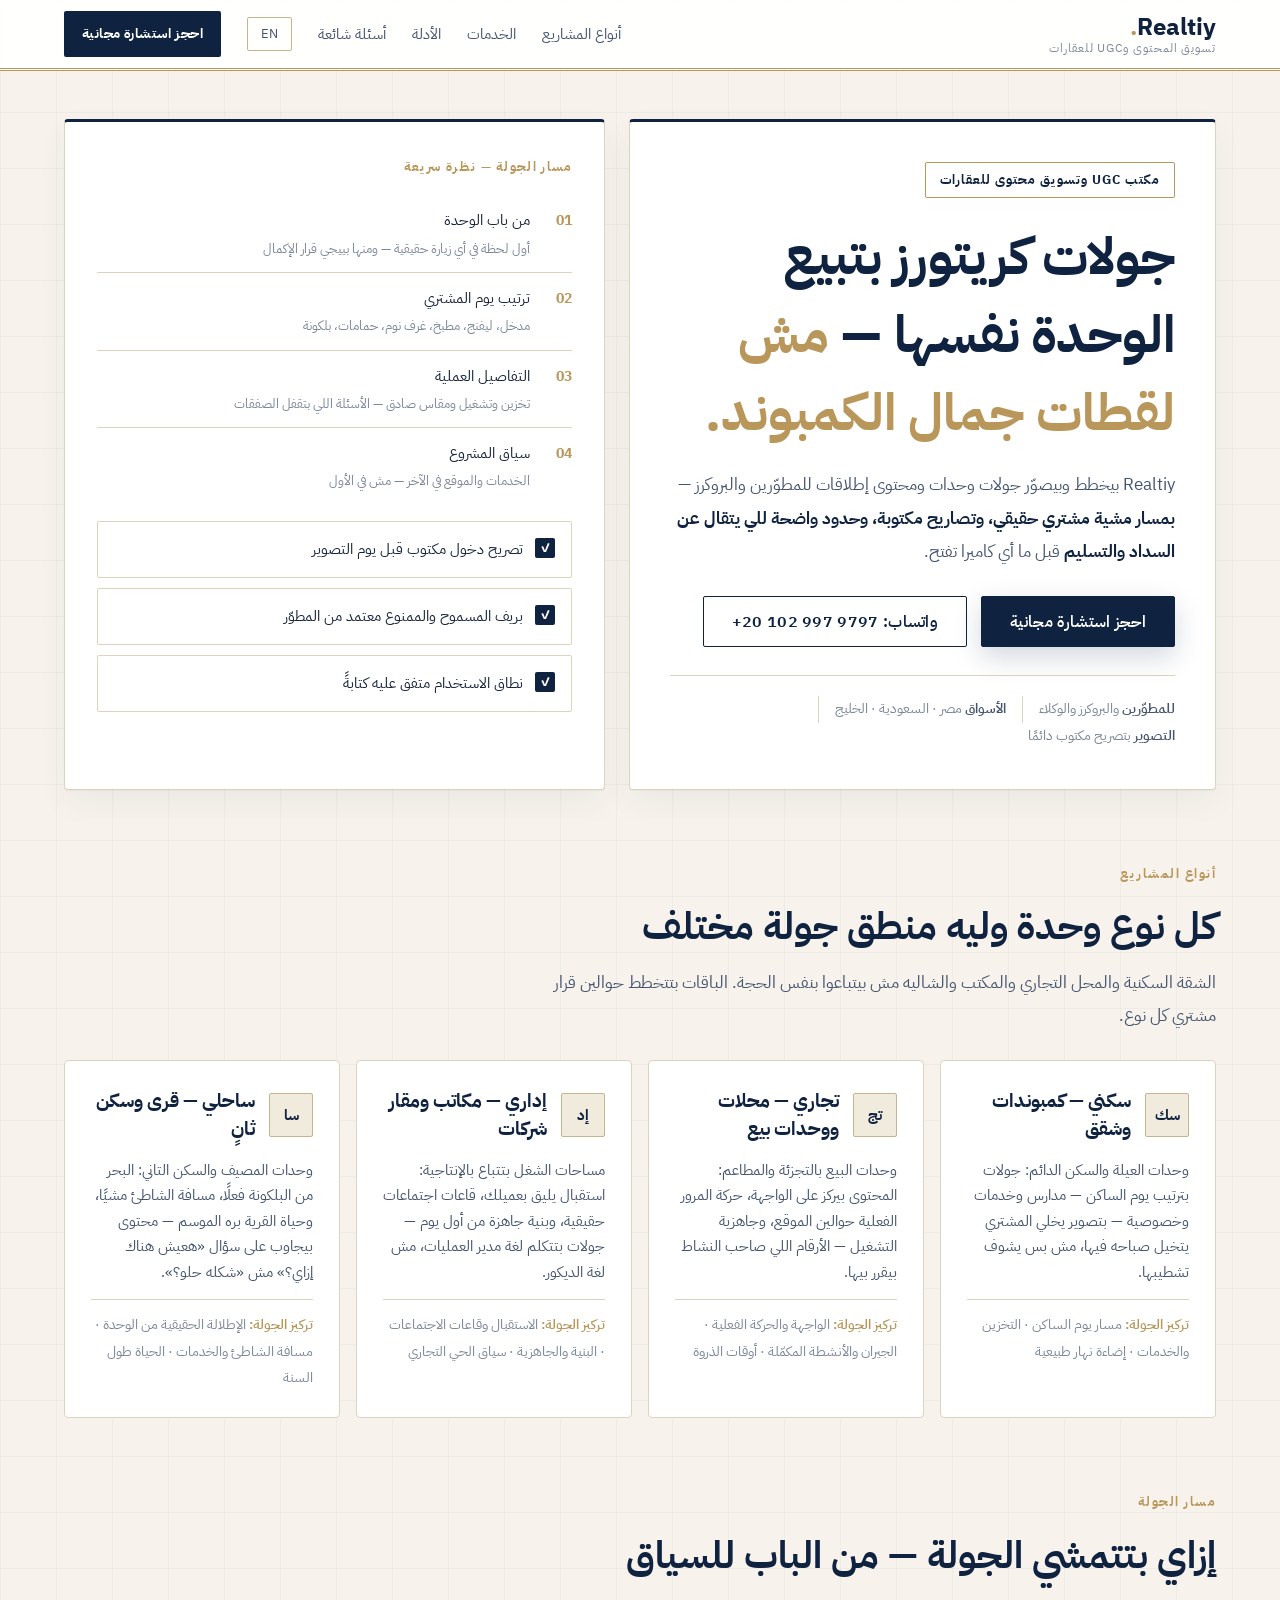
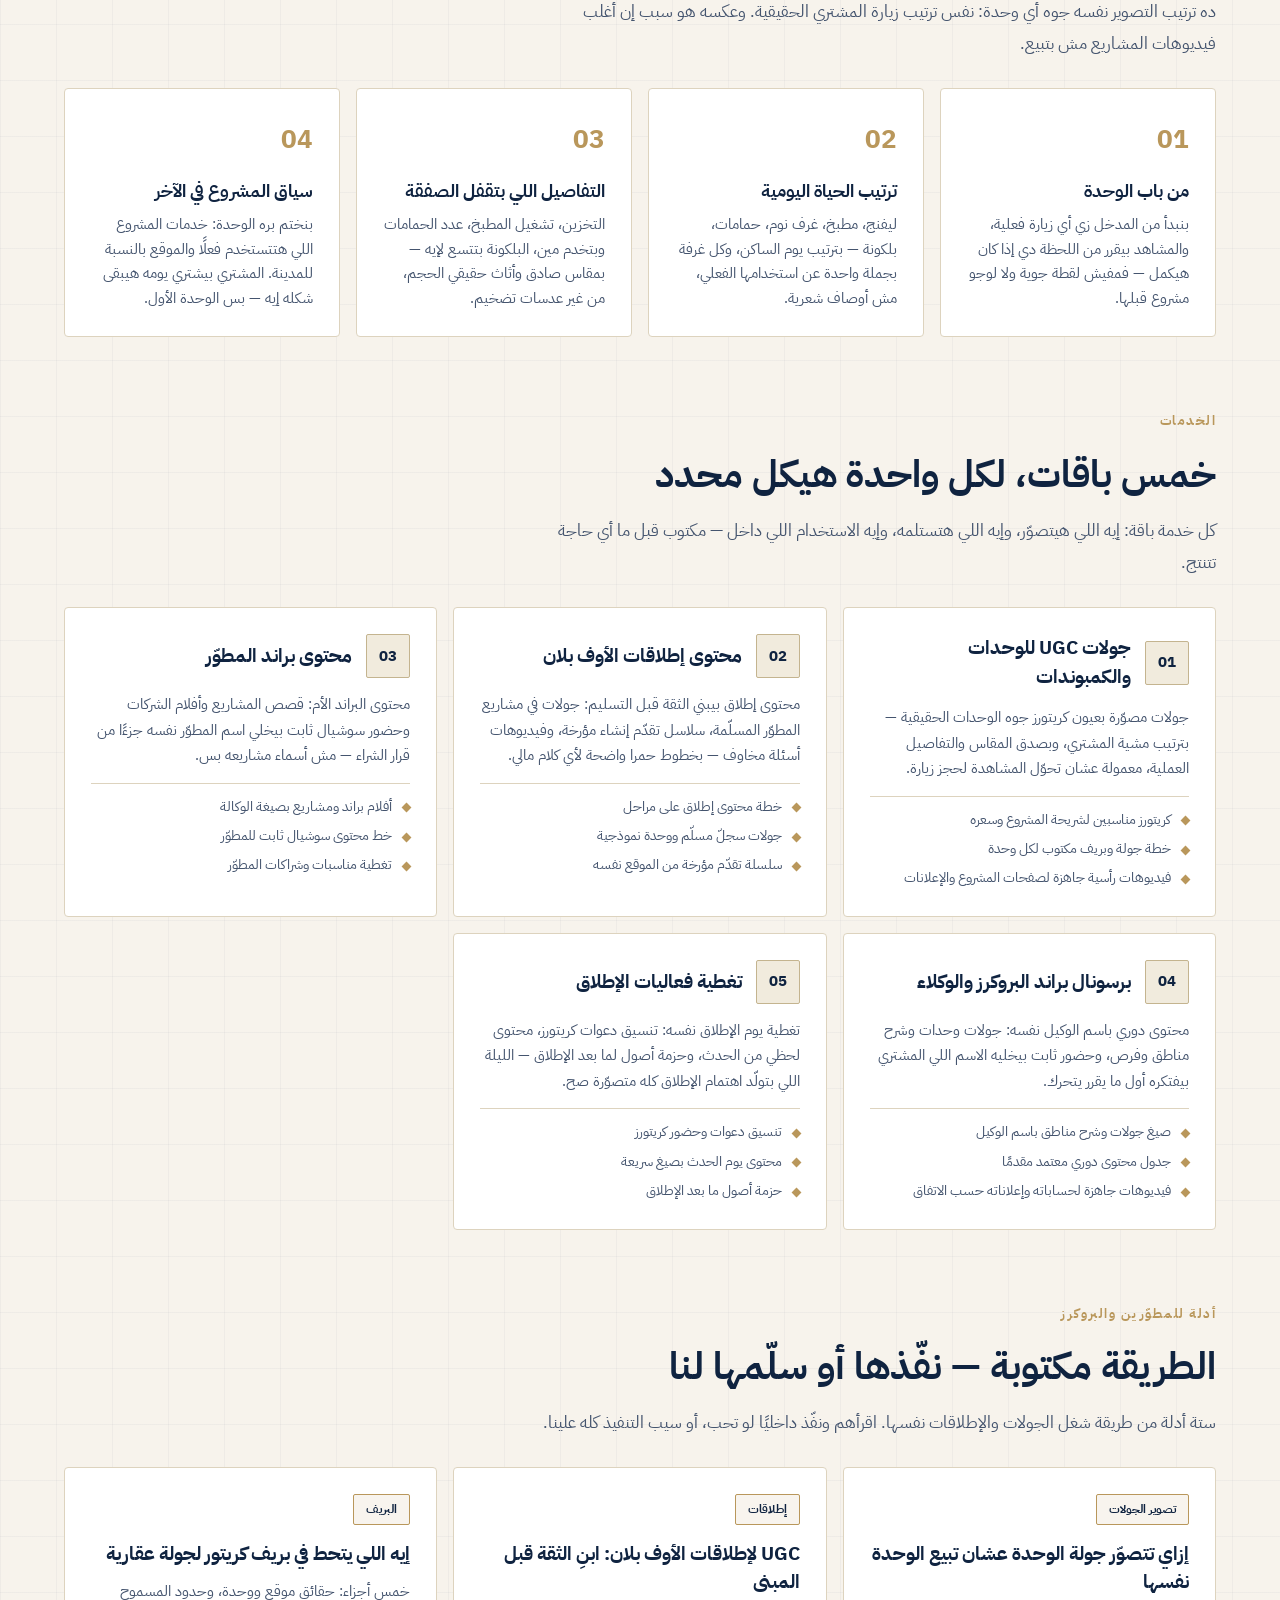
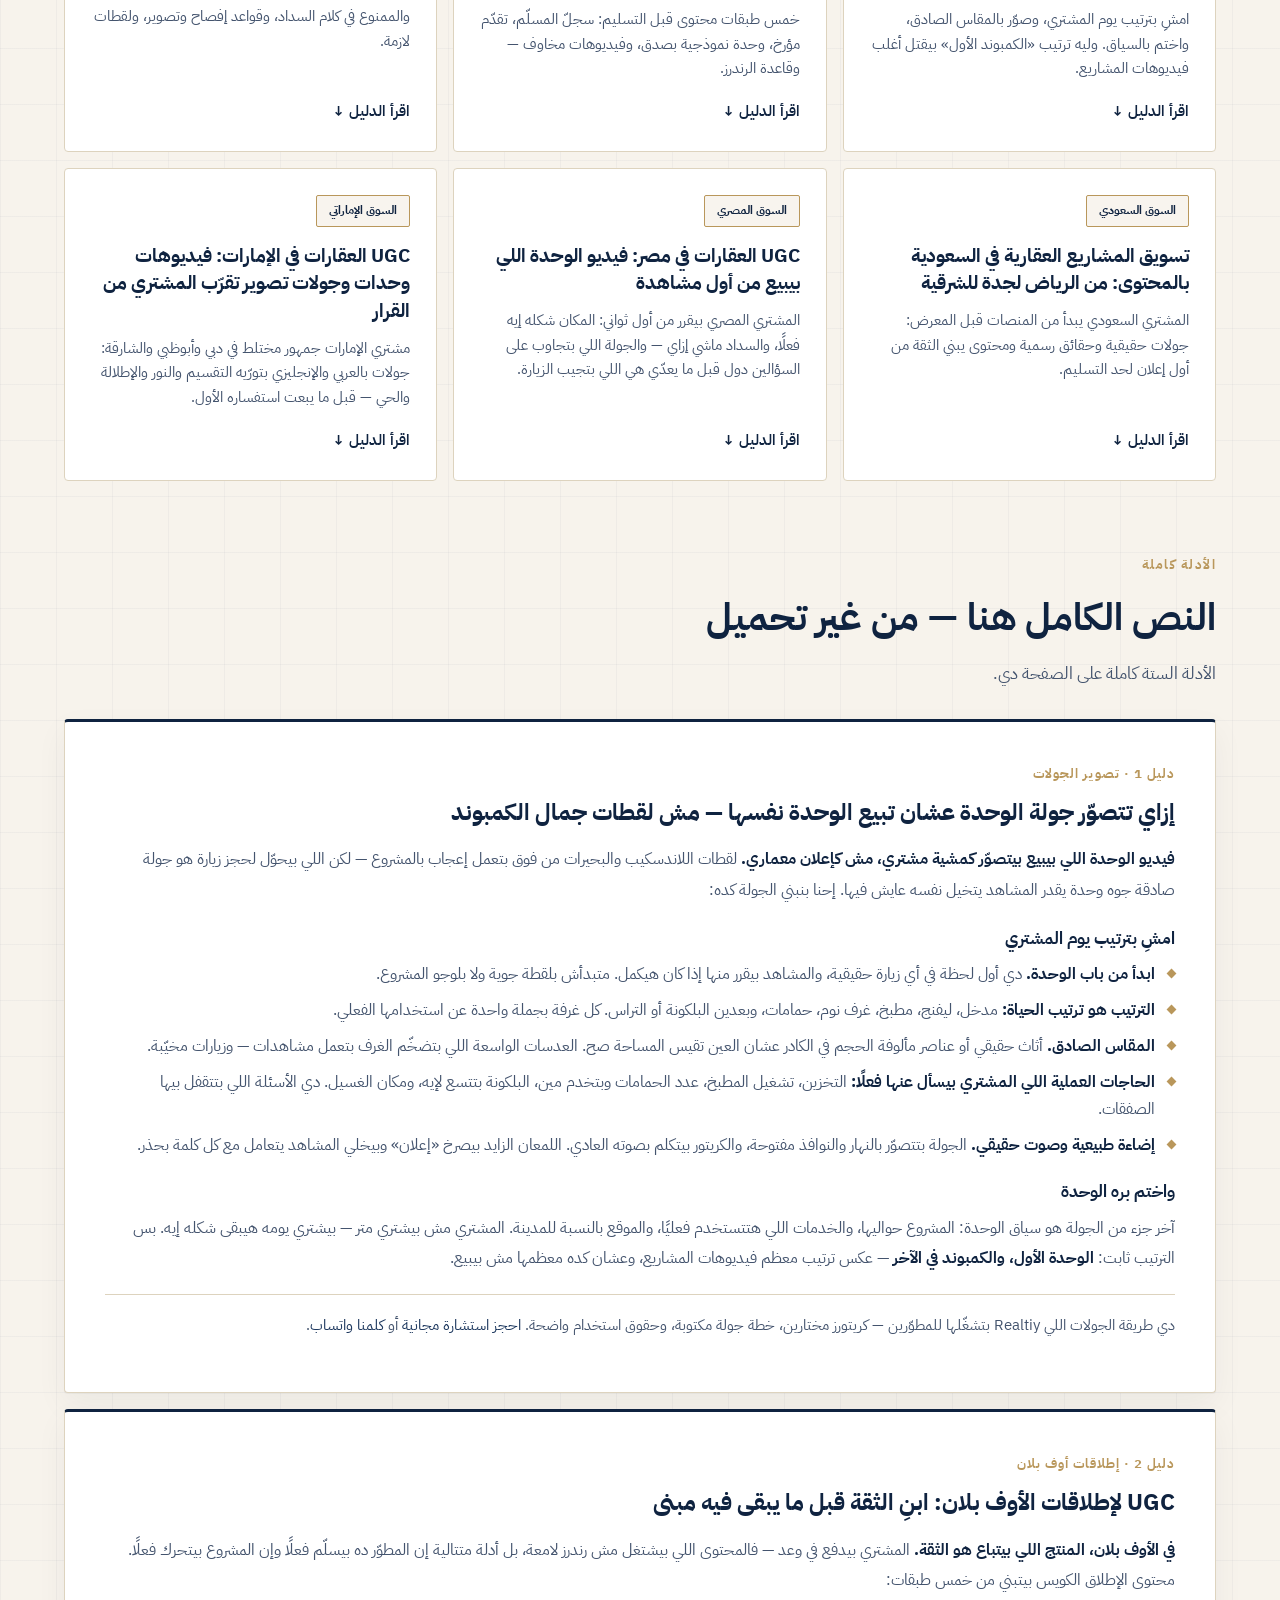
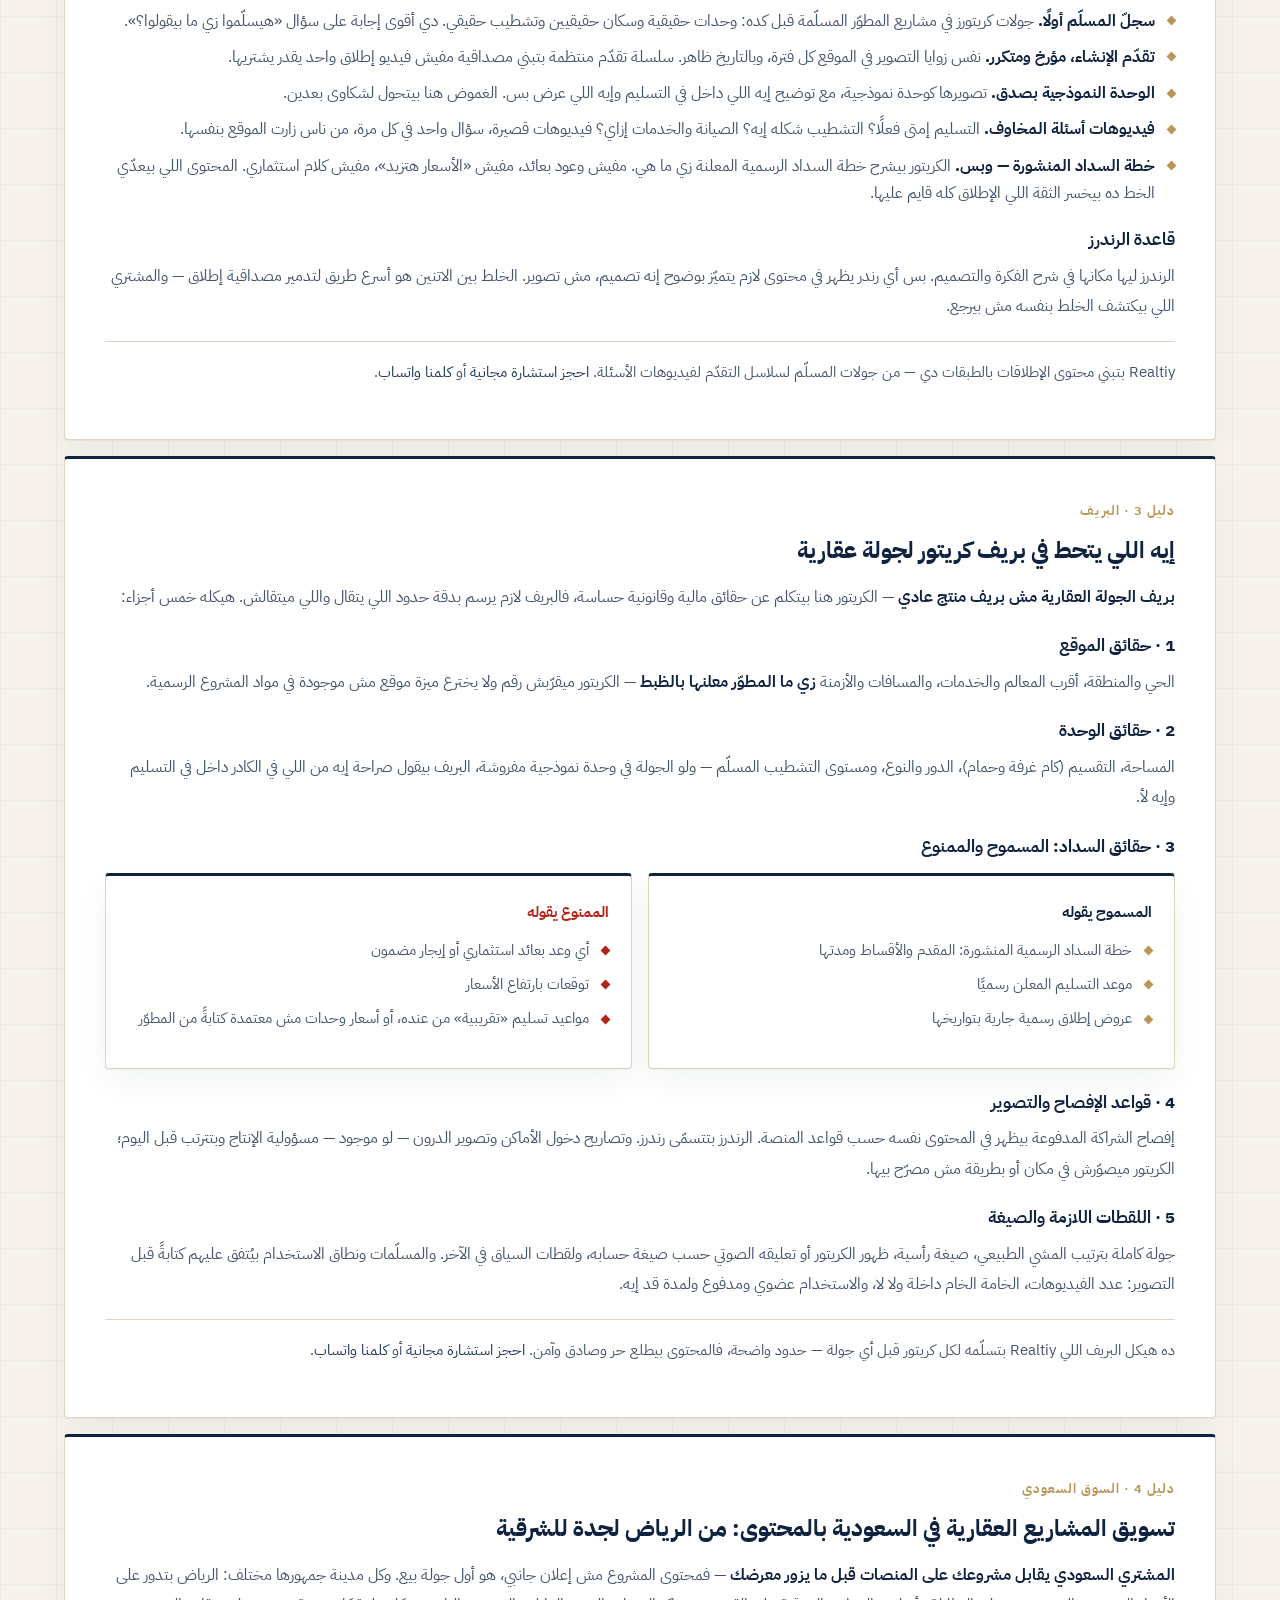
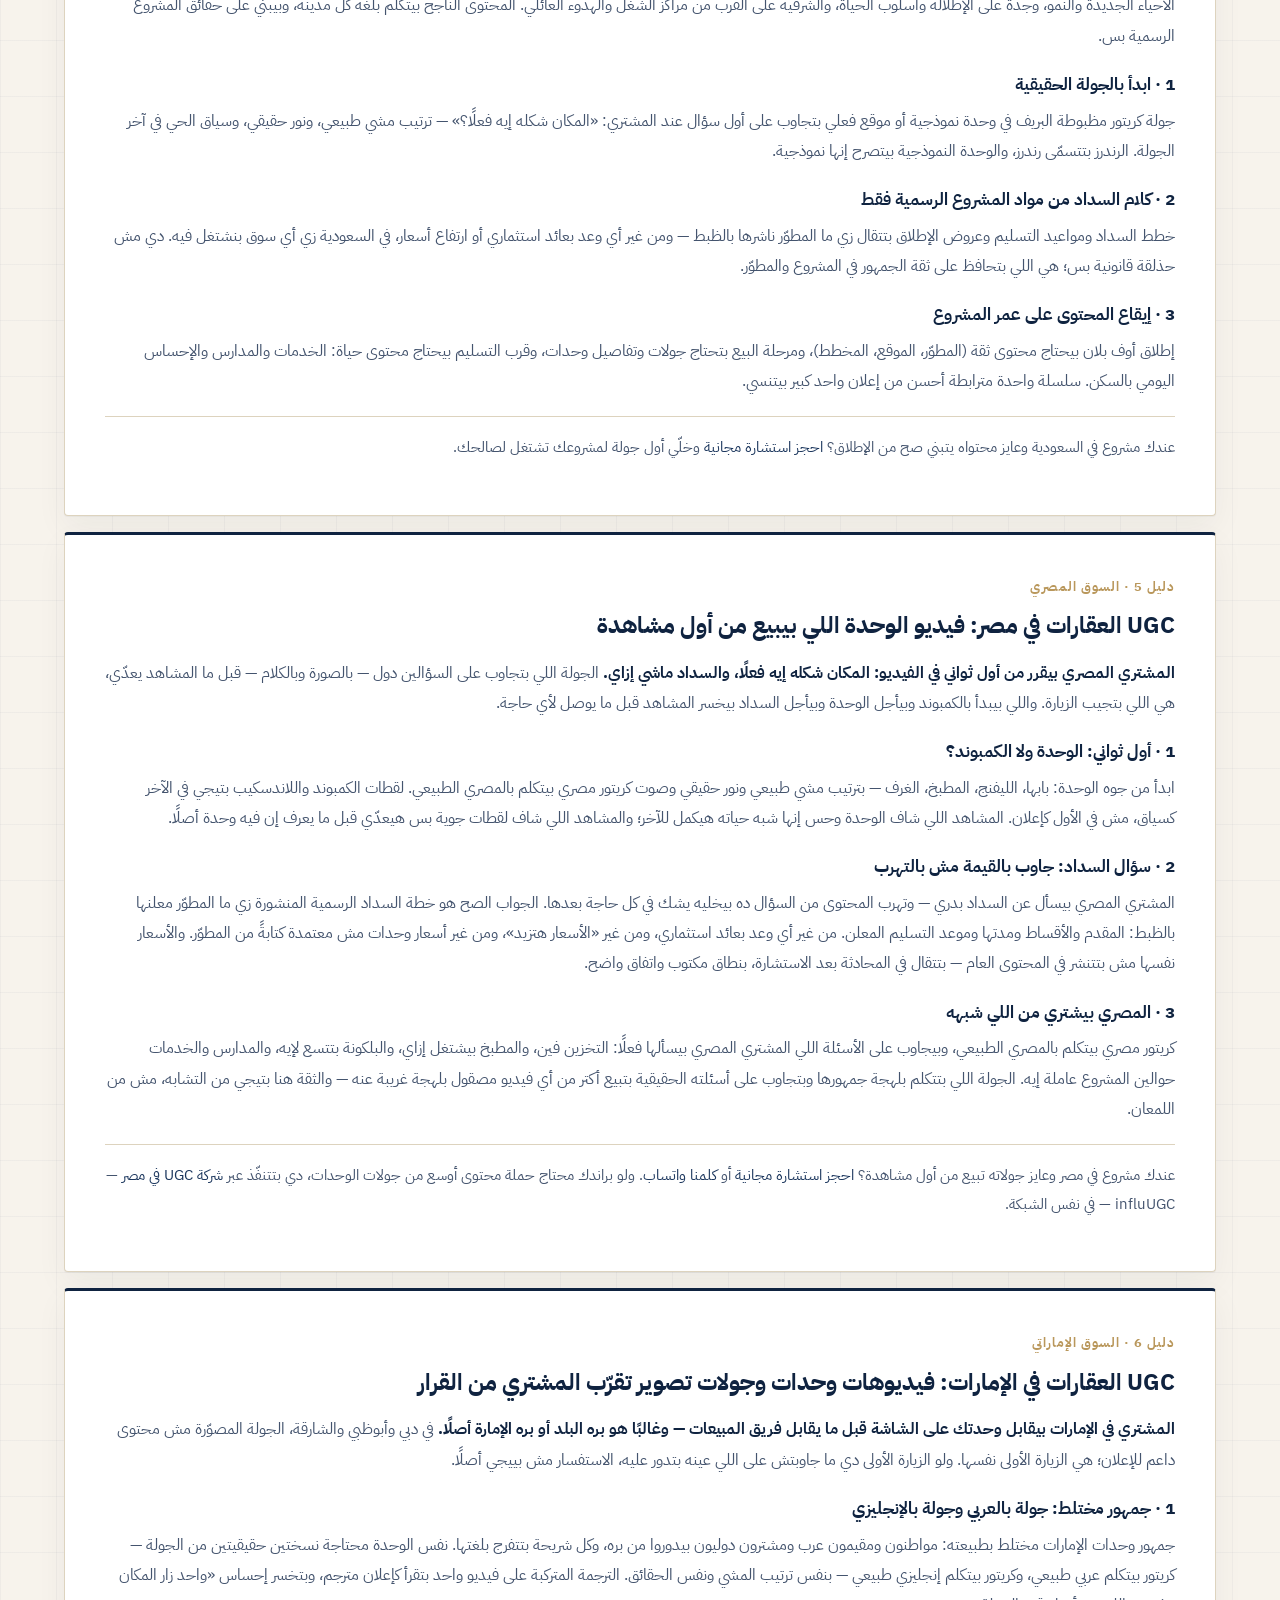
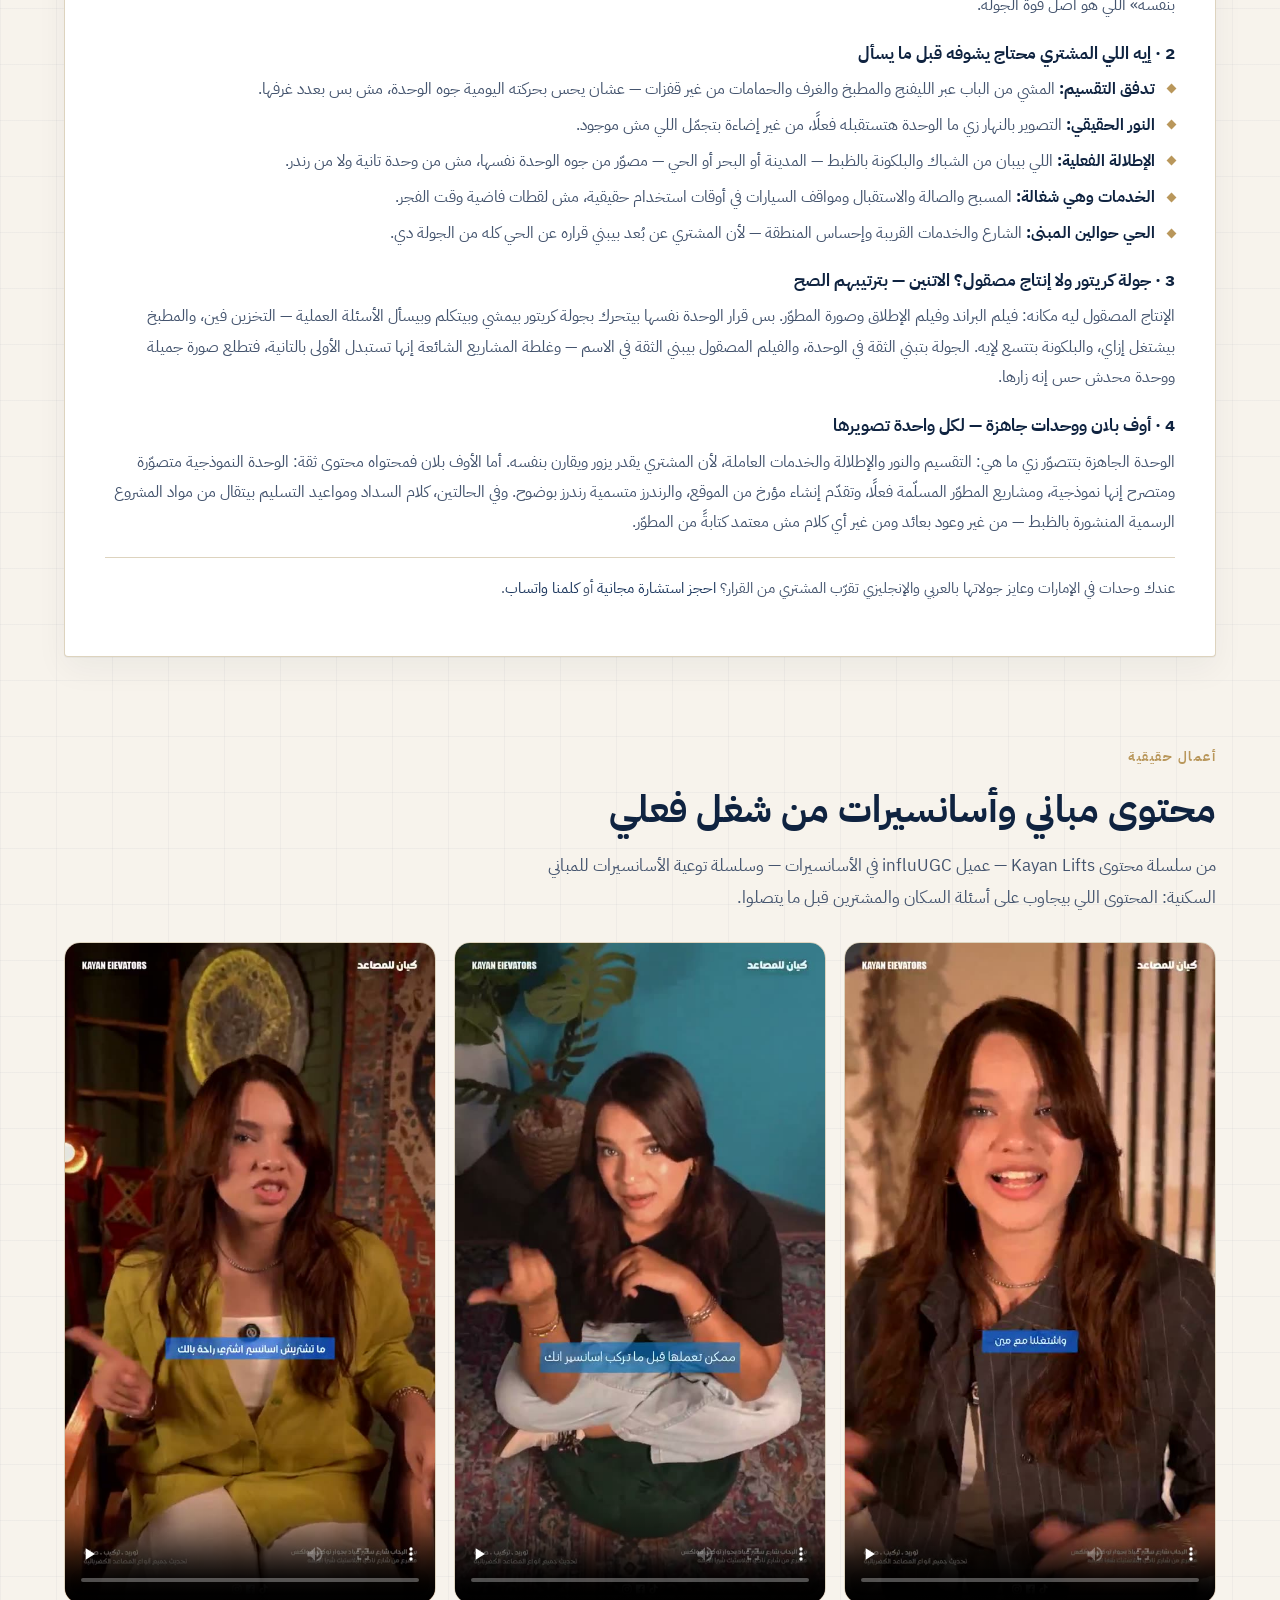
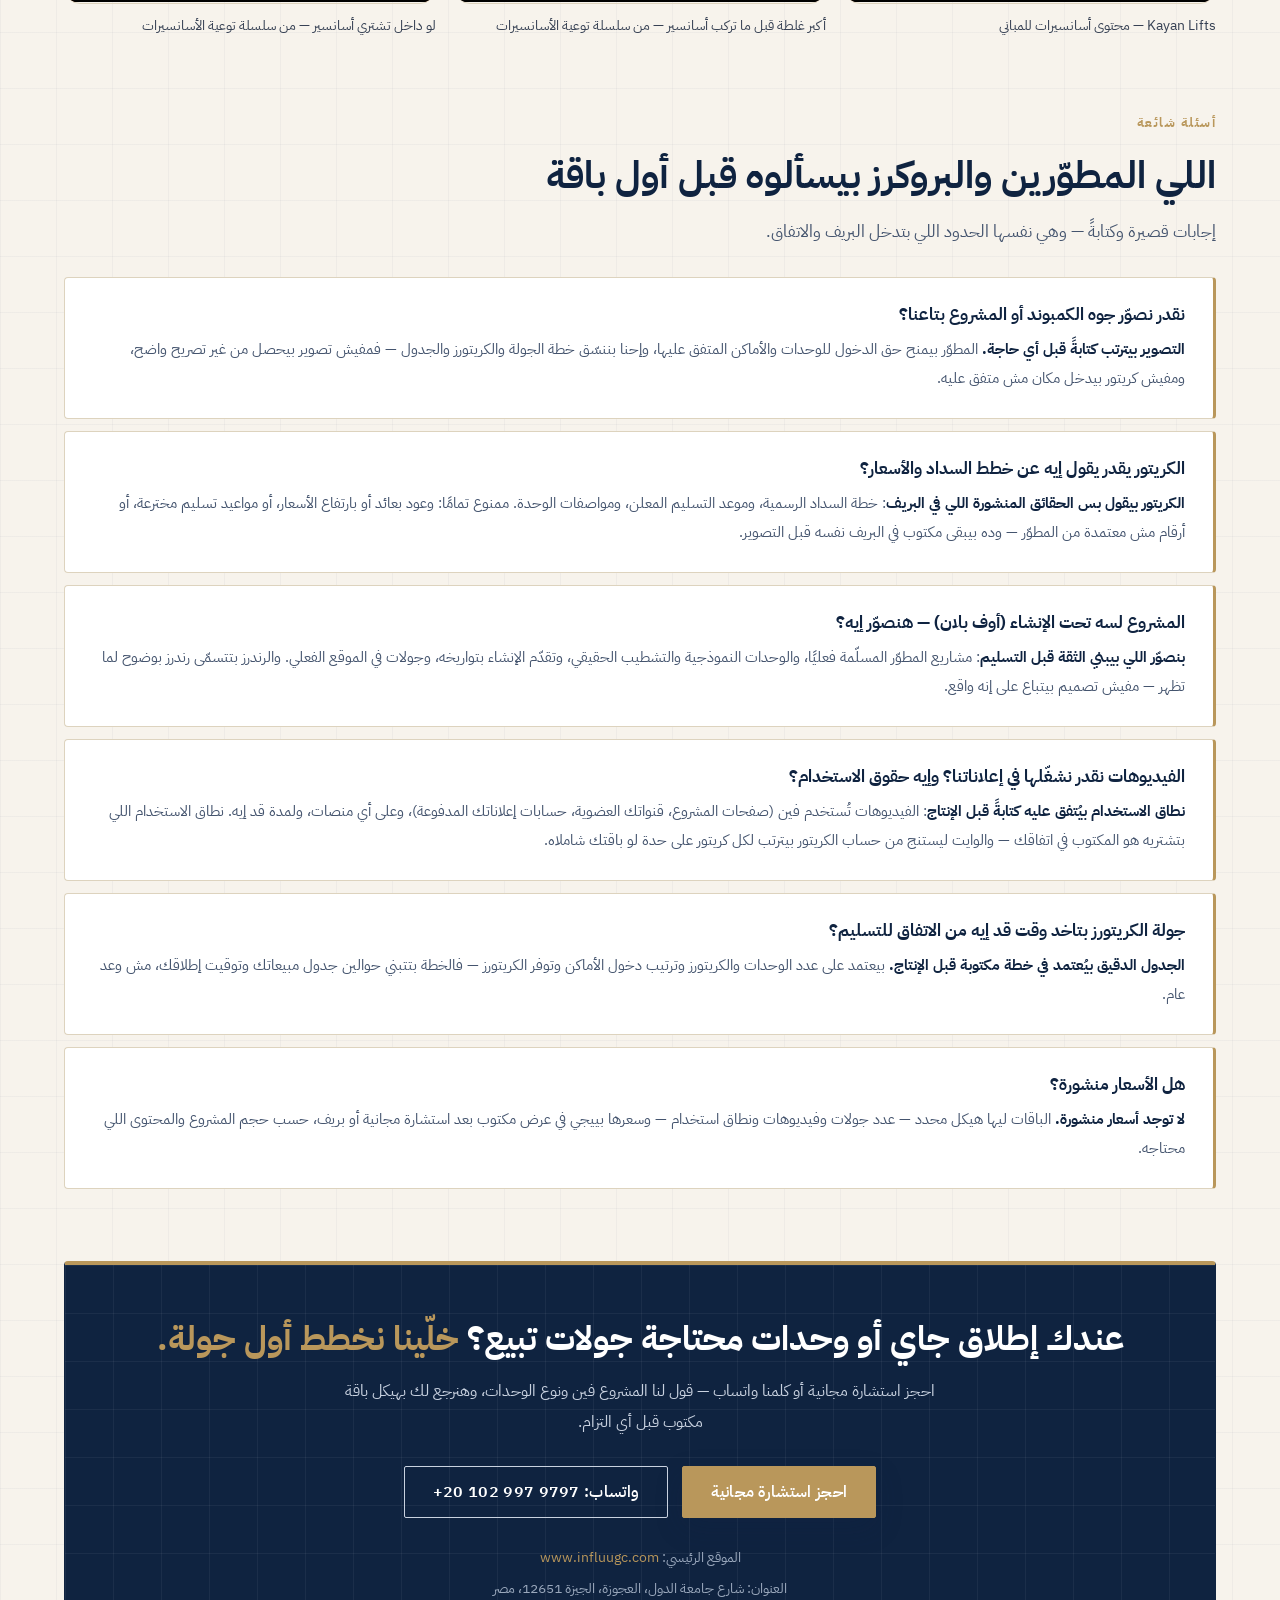
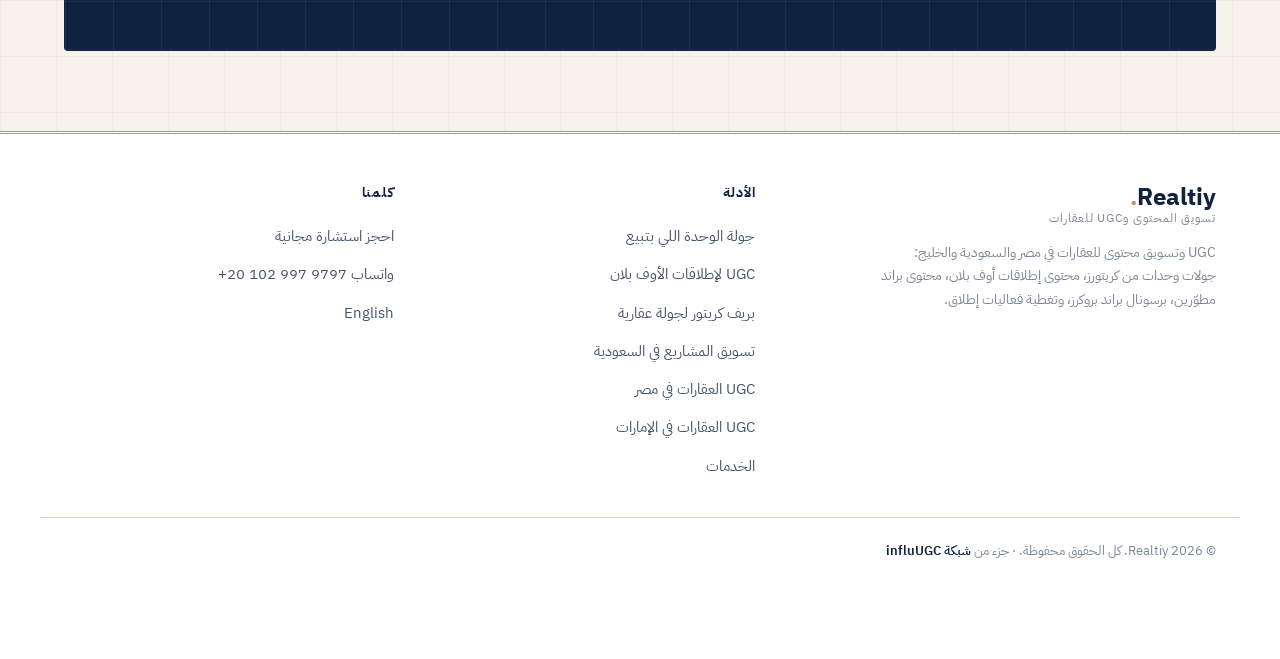
==== commit 94806fde: "Add in-content network link to influUGC Egypt UGC agency page (شركة UGC في مصر)" ====
--- a/index.html
+++ b/index.html
@@ -402,7 +402,7 @@
       <p>المشتري المصري بيسأل عن السداد بدري — وتهرب المحتوى من السؤال ده بيخليه يشك في كل حاجة بعدها. الجواب الصح هو خطة السداد الرسمية المنشورة زي ما المطوّر معلنها بالظبط: المقدم والأقساط ومدتها وموعد التسليم المعلن. من غير أي وعد بعائد استثماري، ومن غير «الأسعار هتزيد»، ومن غير أسعار وحدات مش معتمدة كتابةً من المطوّر. والأسعار نفسها مش بتتنشر في المحتوى العام — بتتقال في المحادثة بعد الاستشارة، بنطاق مكتوب واتفاق واضح.</p>
       <h4>3 · المصري بيشتري من اللي شبهه</h4>
       <p>كريتور مصري بيتكلم بالمصري الطبيعي، وبيجاوب على الأسئلة اللي المشتري المصري بيسألها فعلًا: التخزين فين، والمطبخ بيشتغل إزاي، والبلكونة بتتسع لإيه، والمدارس والخدمات حوالين المشروع عاملة إيه. الجولة اللي بتتكلم بلهجة جمهورها وبتجاوب على أسئلته الحقيقية بتبيع أكتر من أي فيديو مصقول بلهجة غريبة عنه — والثقة هنا بتيجي من التشابه، مش من اللمعان.</p>
-      <p class="woven">عندك مشروع في مصر وعايز جولاته تبيع من أول مشاهدة؟ <a href="https://www.influugc.com/book?utm_source=realtiy&utm_medium=satellite&utm_campaign=network">احجز استشارة مجانية</a> أو <a href="https://wa.me/201029979797?utm_source=realtiy&utm_medium=satellite&utm_campaign=network">كلمنا واتساب</a>.</p>
+      <p class="woven">عندك مشروع في مصر وعايز جولاته تبيع من أول مشاهدة؟ <a href="https://www.influugc.com/book?utm_source=realtiy&utm_medium=satellite&utm_campaign=network">احجز استشارة مجانية</a> أو <a href="https://wa.me/201029979797?utm_source=realtiy&utm_medium=satellite&utm_campaign=network">كلمنا واتساب</a>. ولو براندك محتاج حملة محتوى أوسع من جولات الوحدات، دي بتتنفّذ عبر <a href="https://www.influugc.com/ar/ugc-agency-egypt">شركة UGC في مصر</a> — influUGC — في نفس الشبكة.</p>
     </article>
     <article class="frame frame-lg guide" id="guide-uae">
       <p class="g-tag">دليل 6 · السوق الإماراتي</p>
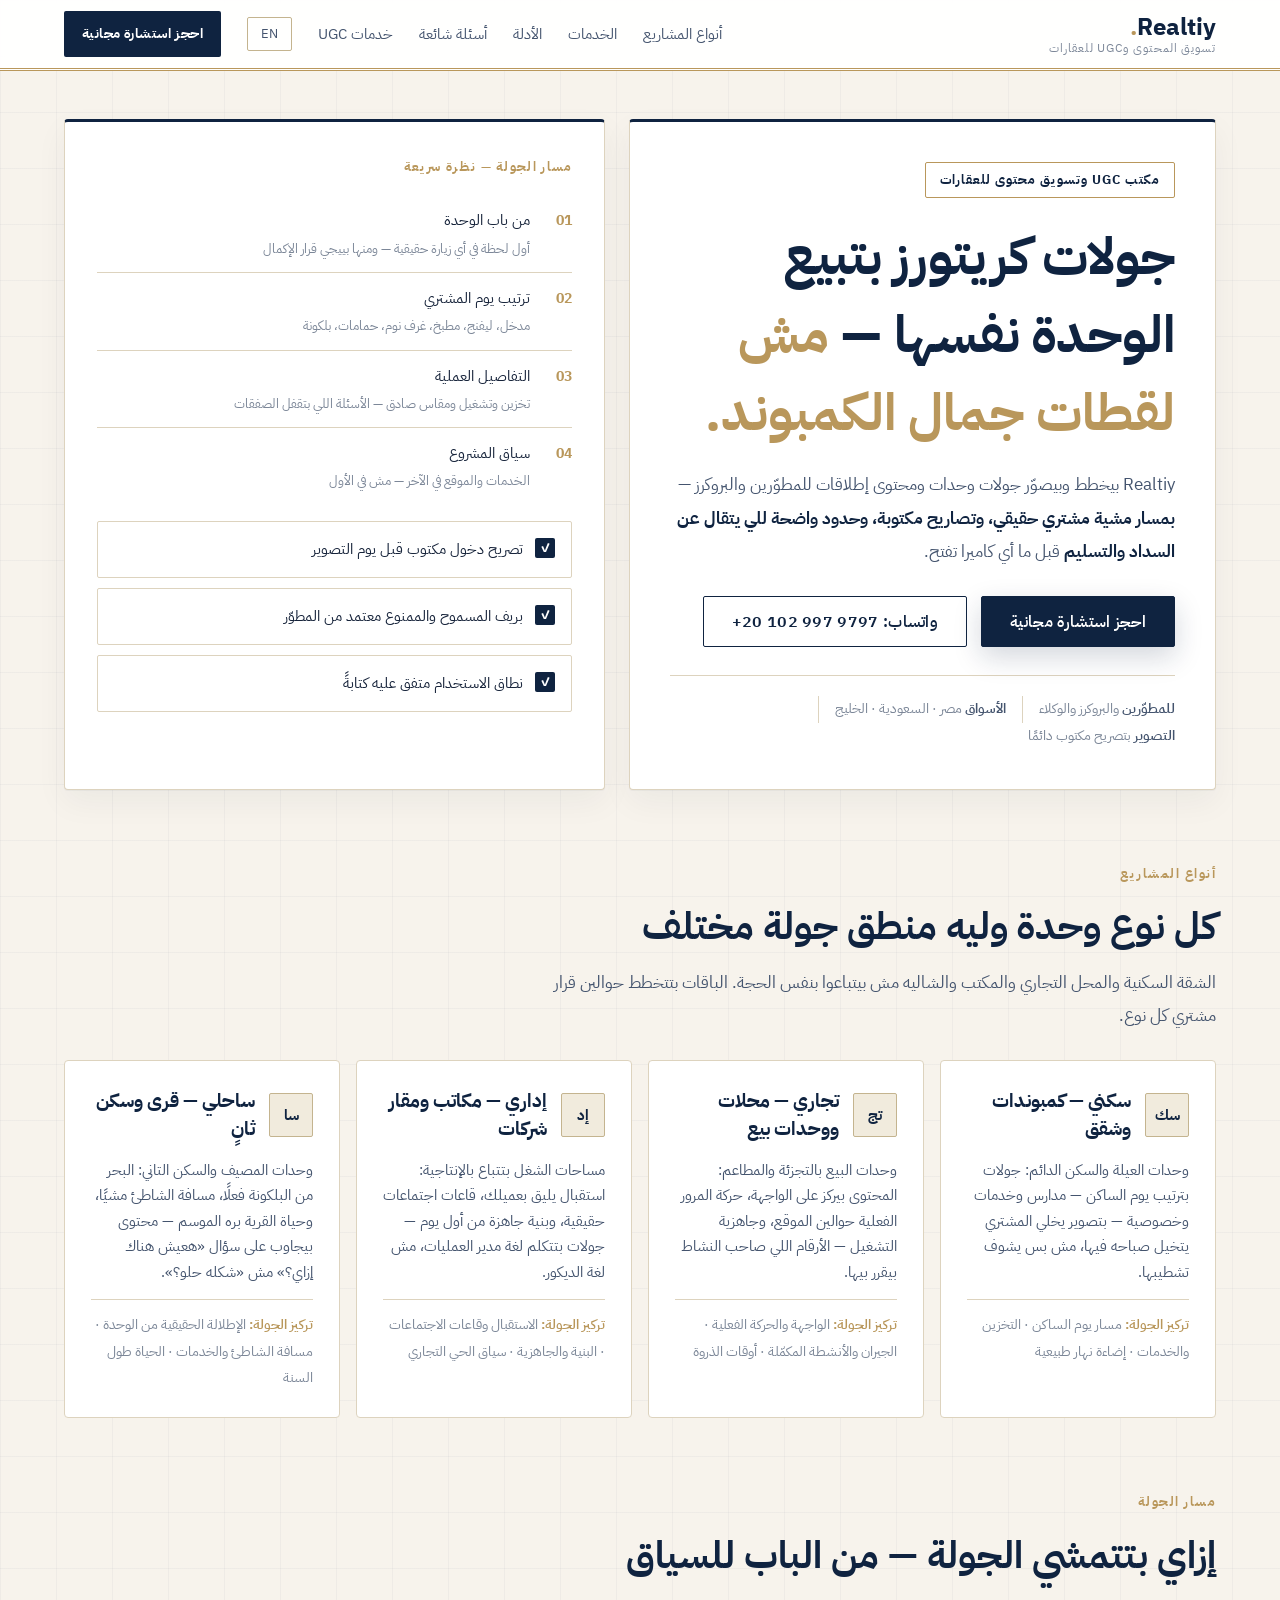
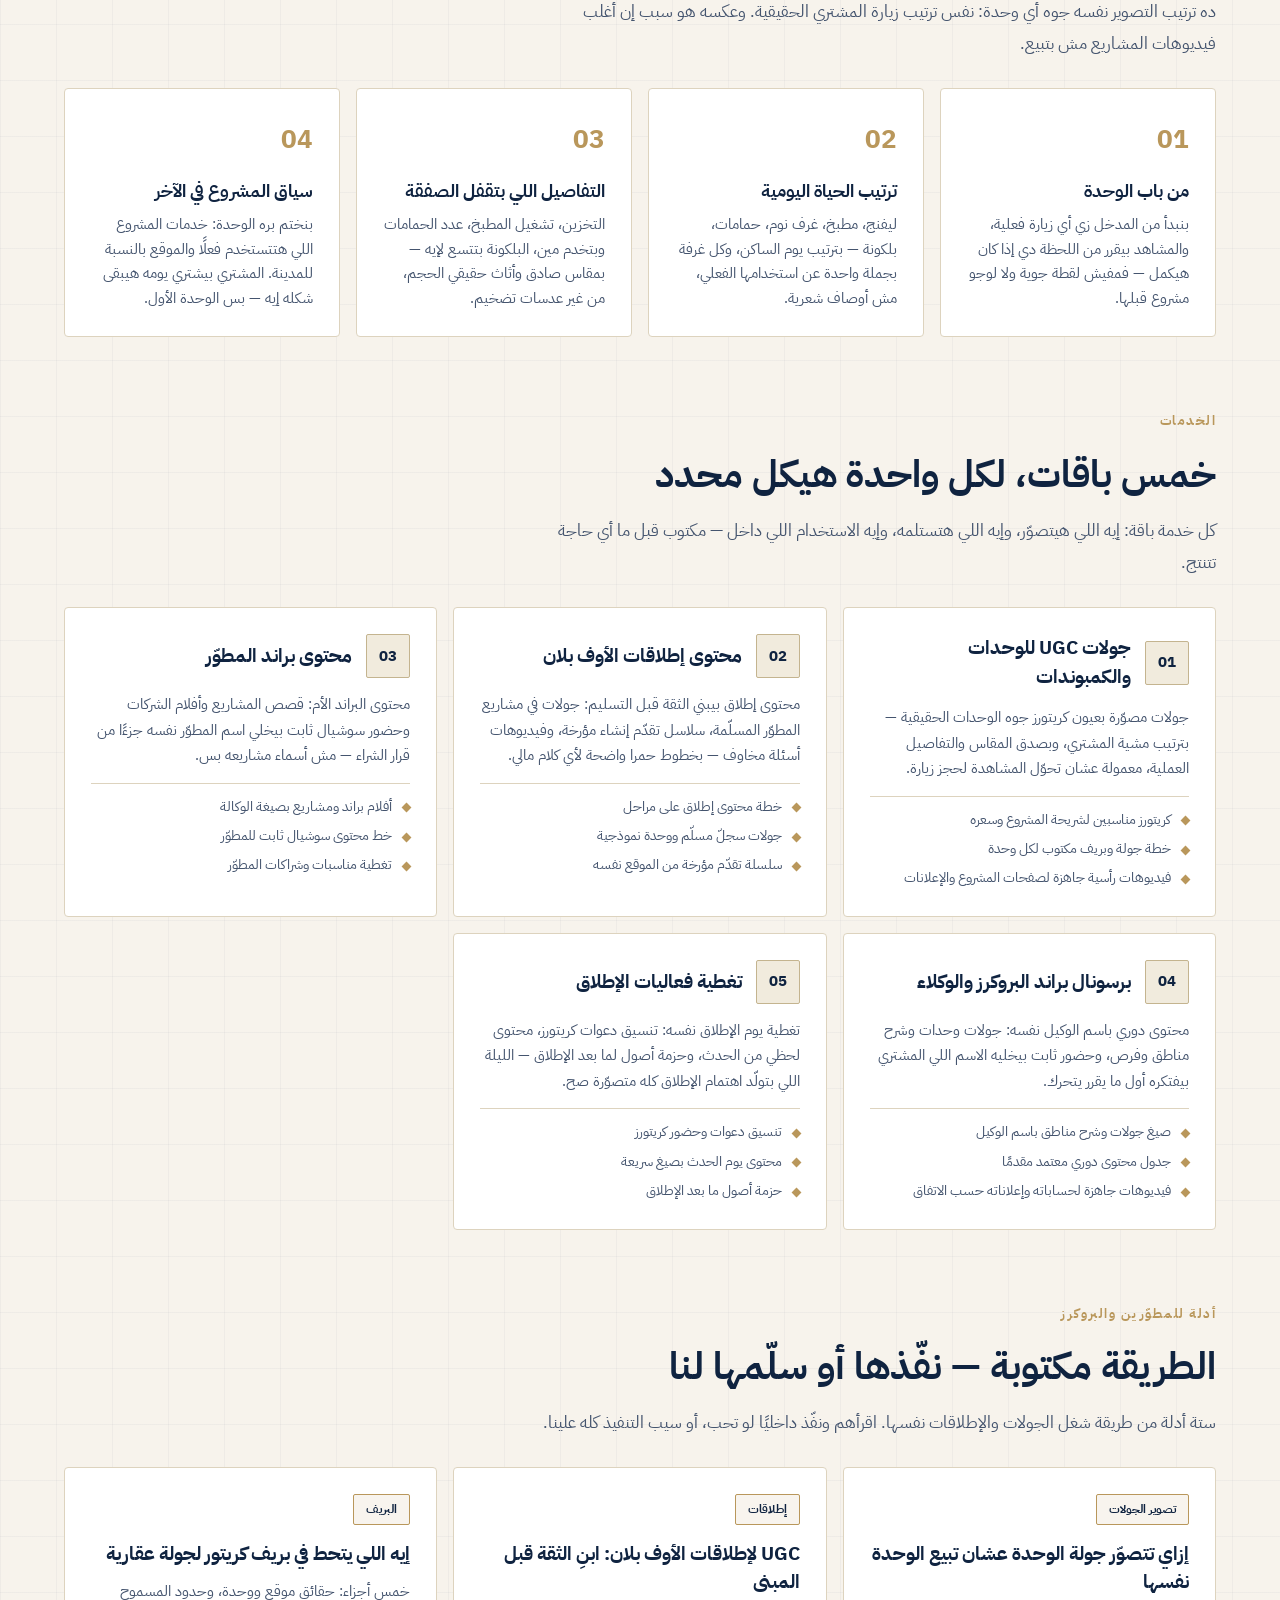
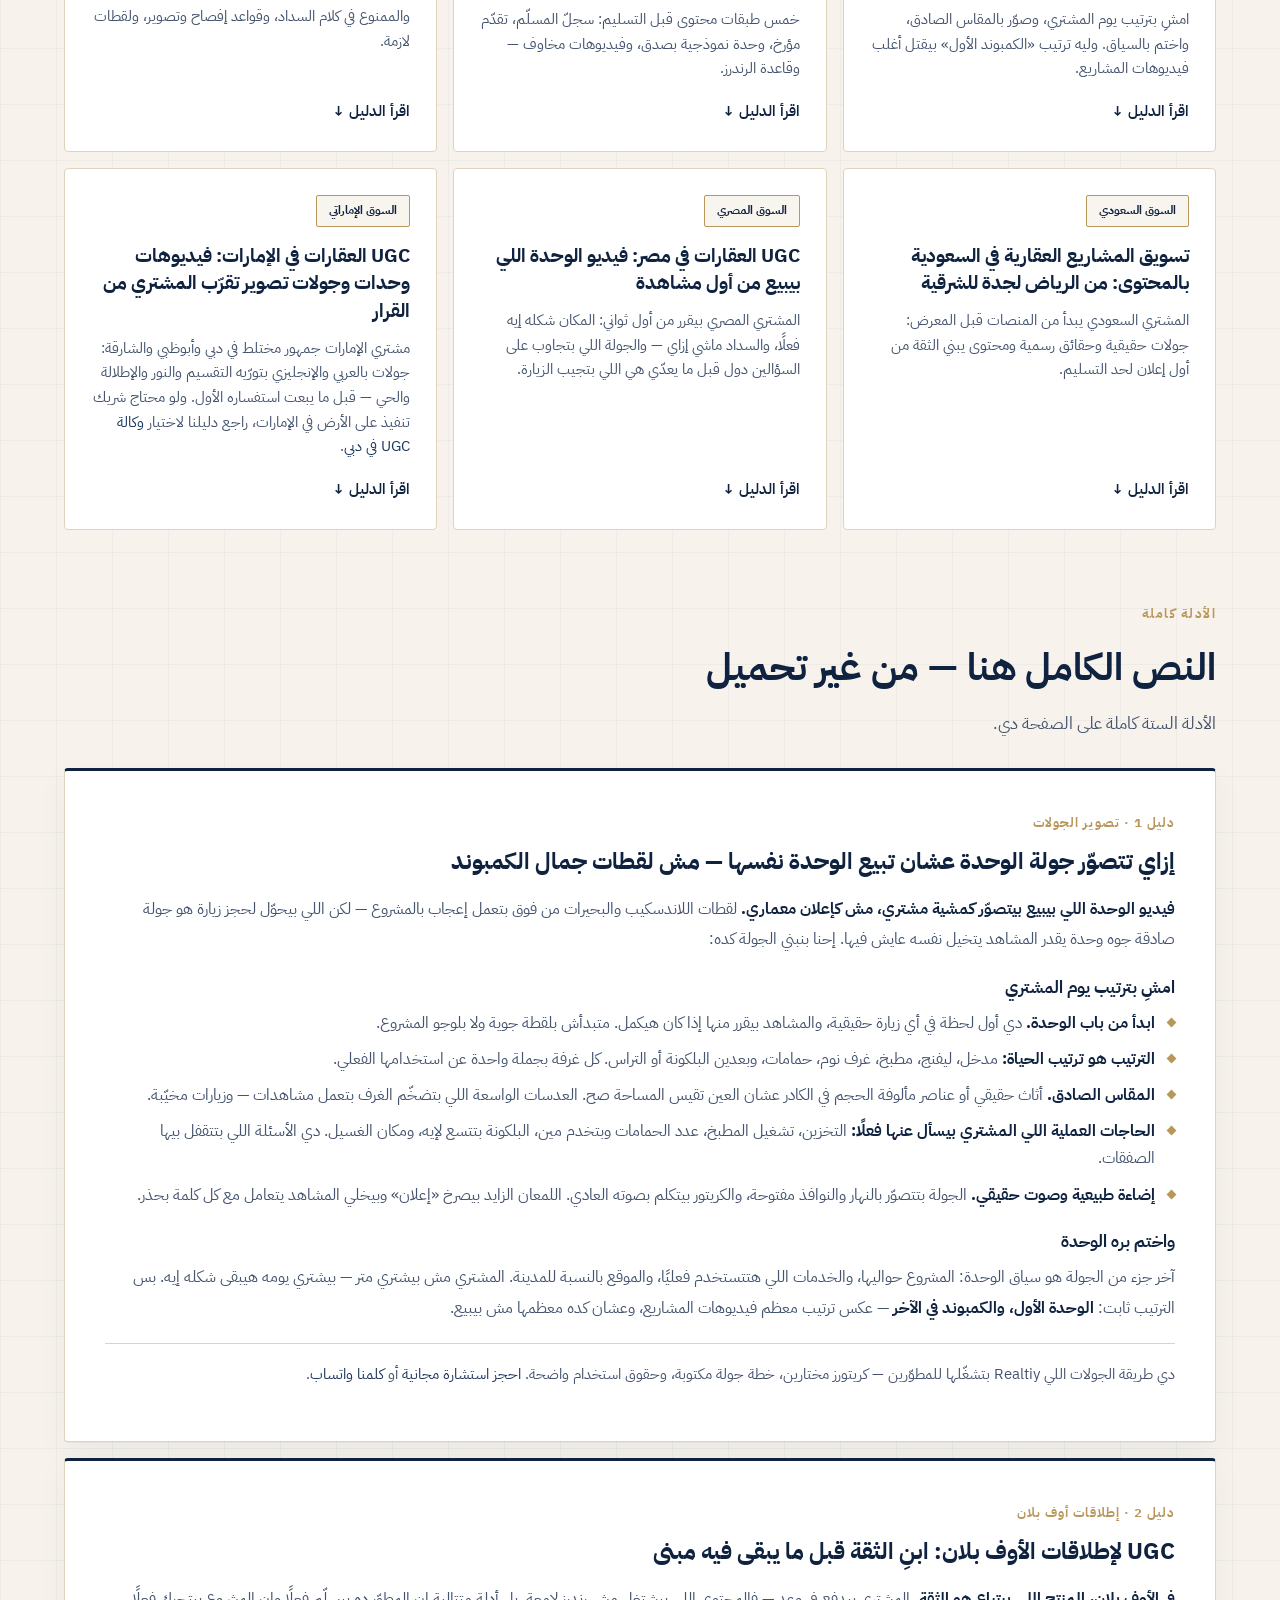
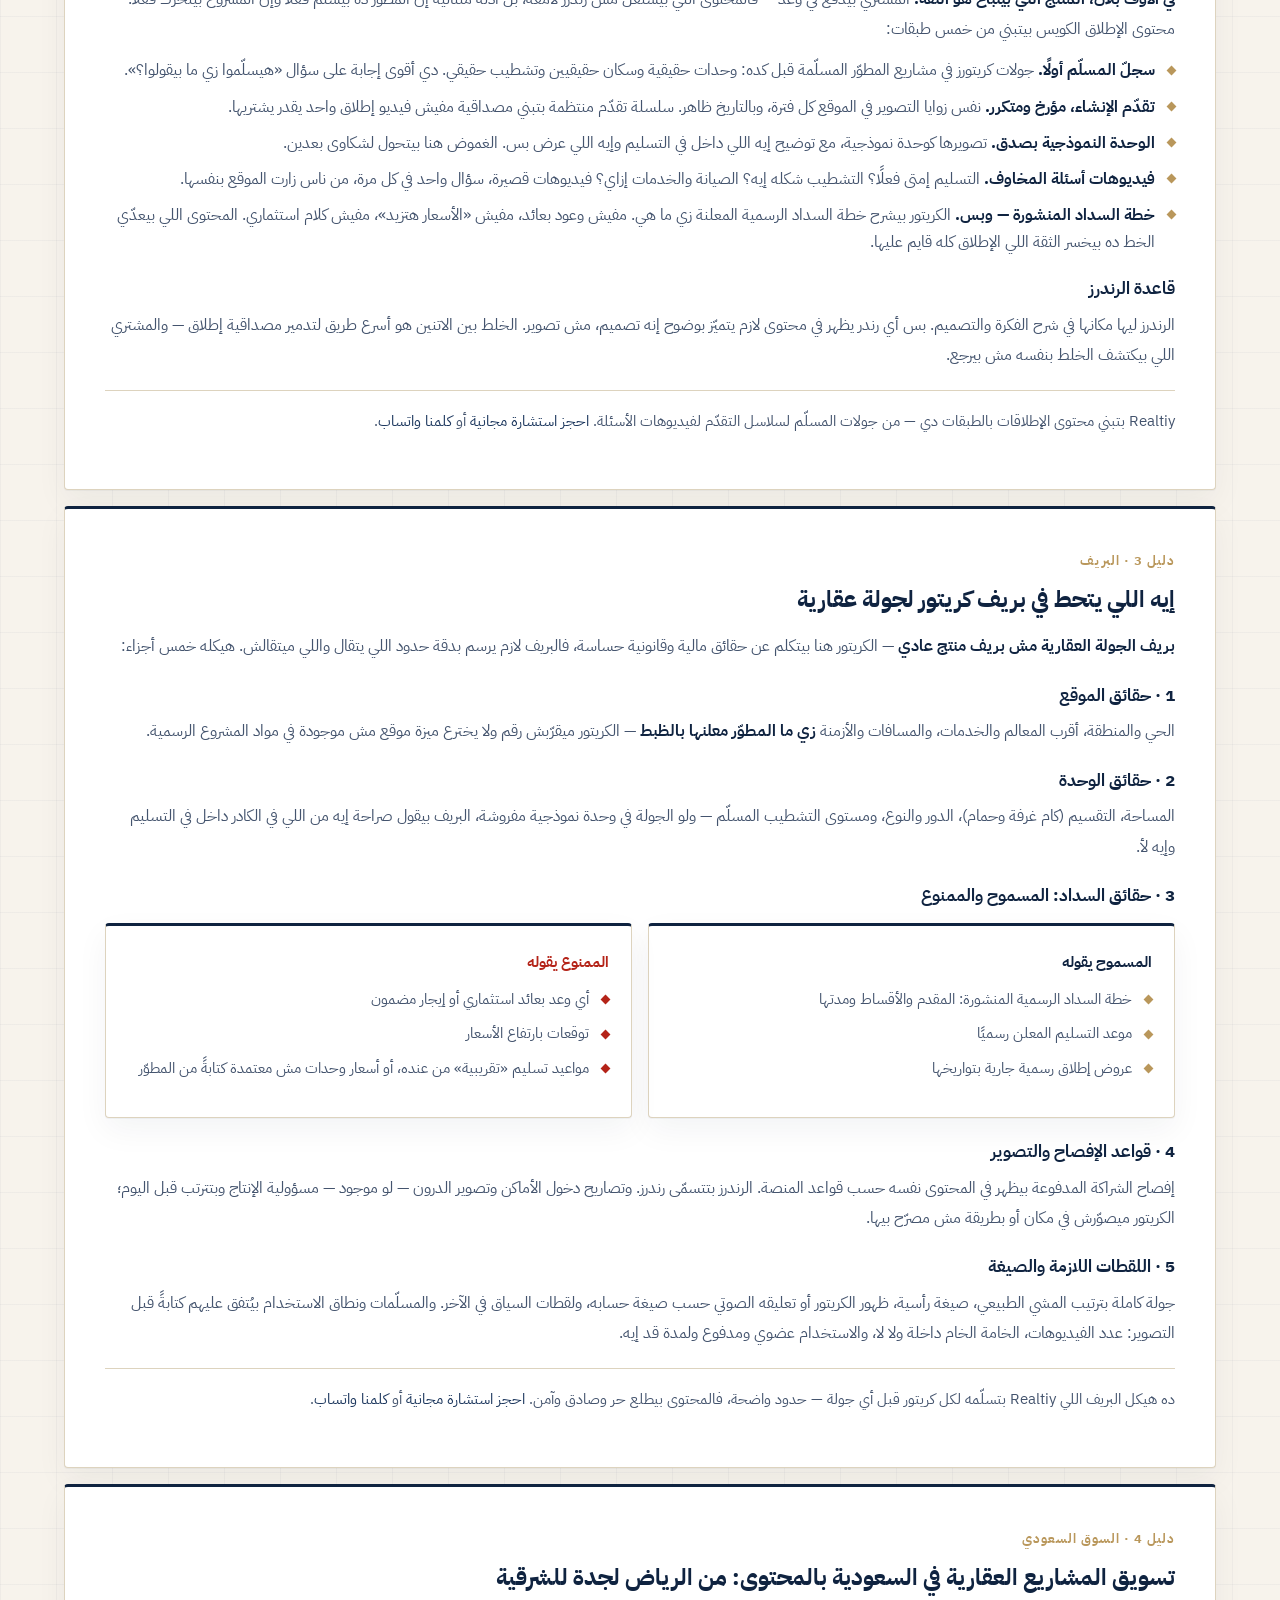
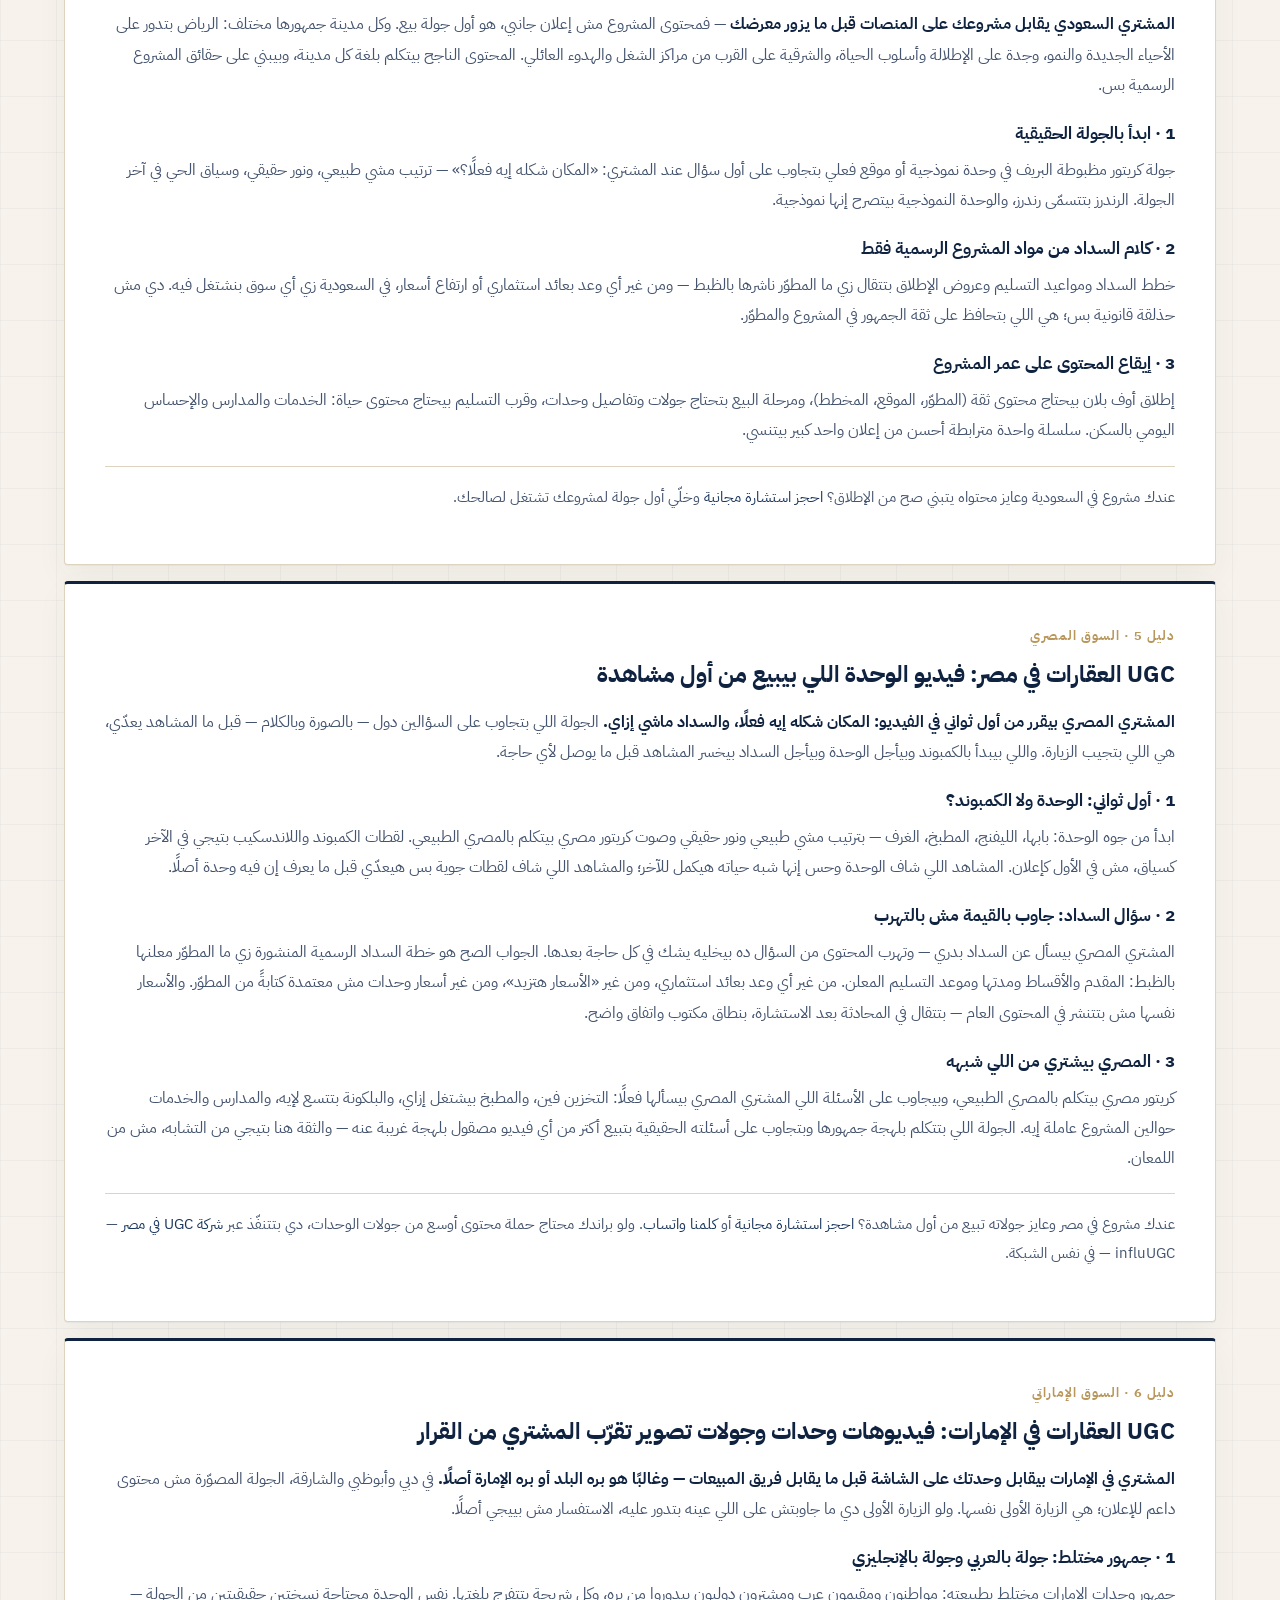
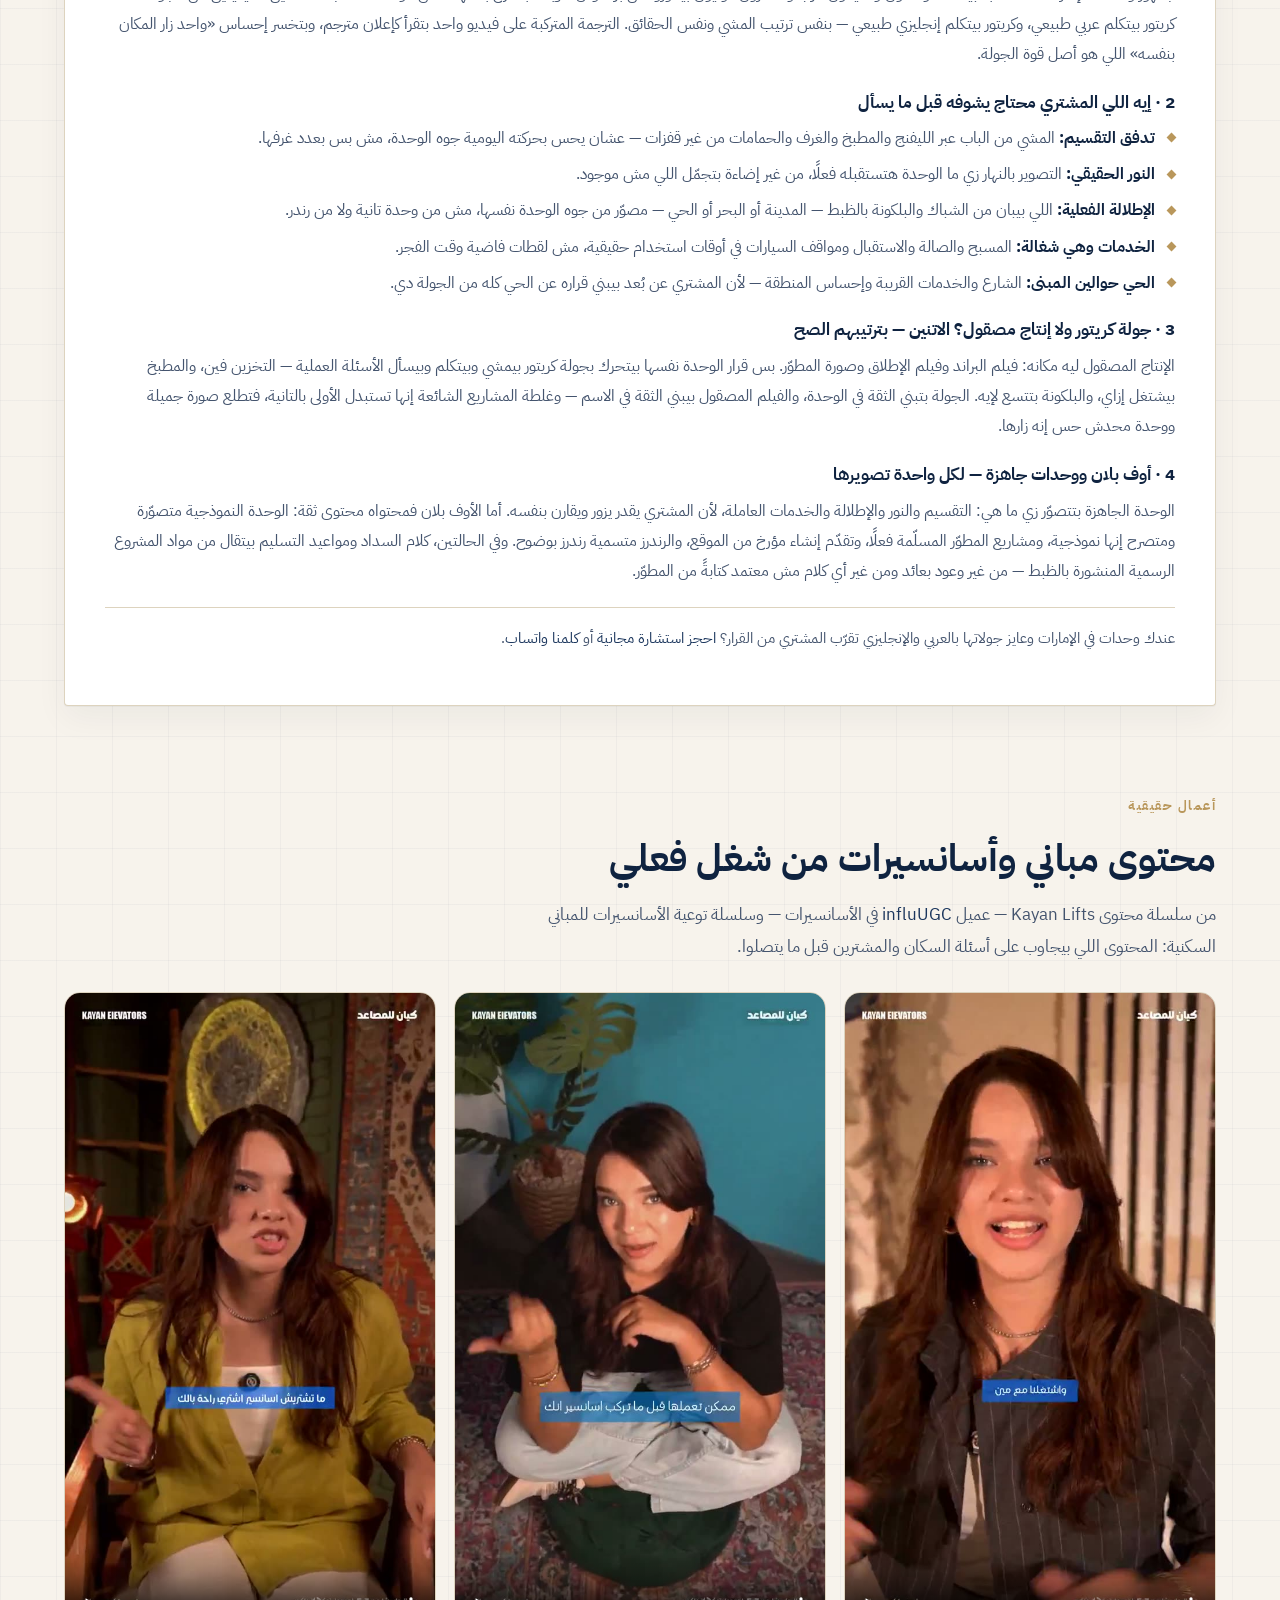
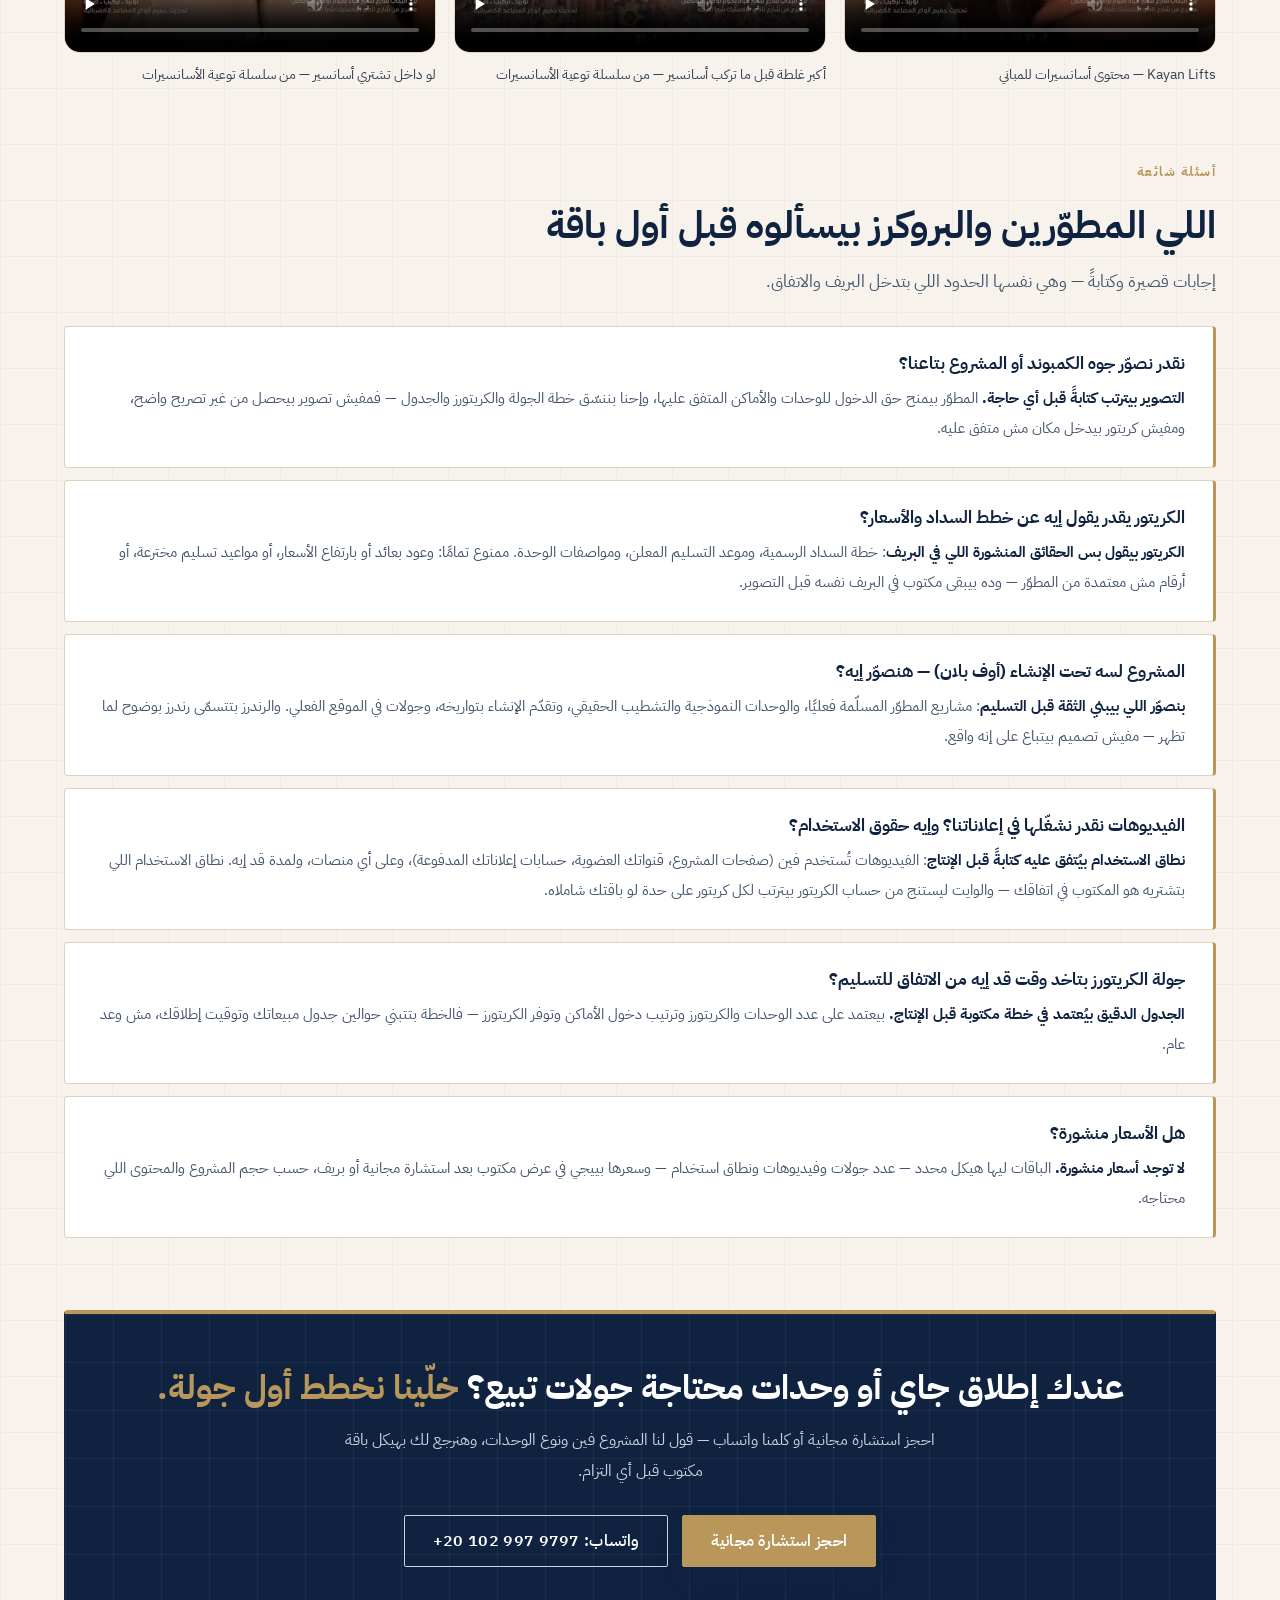
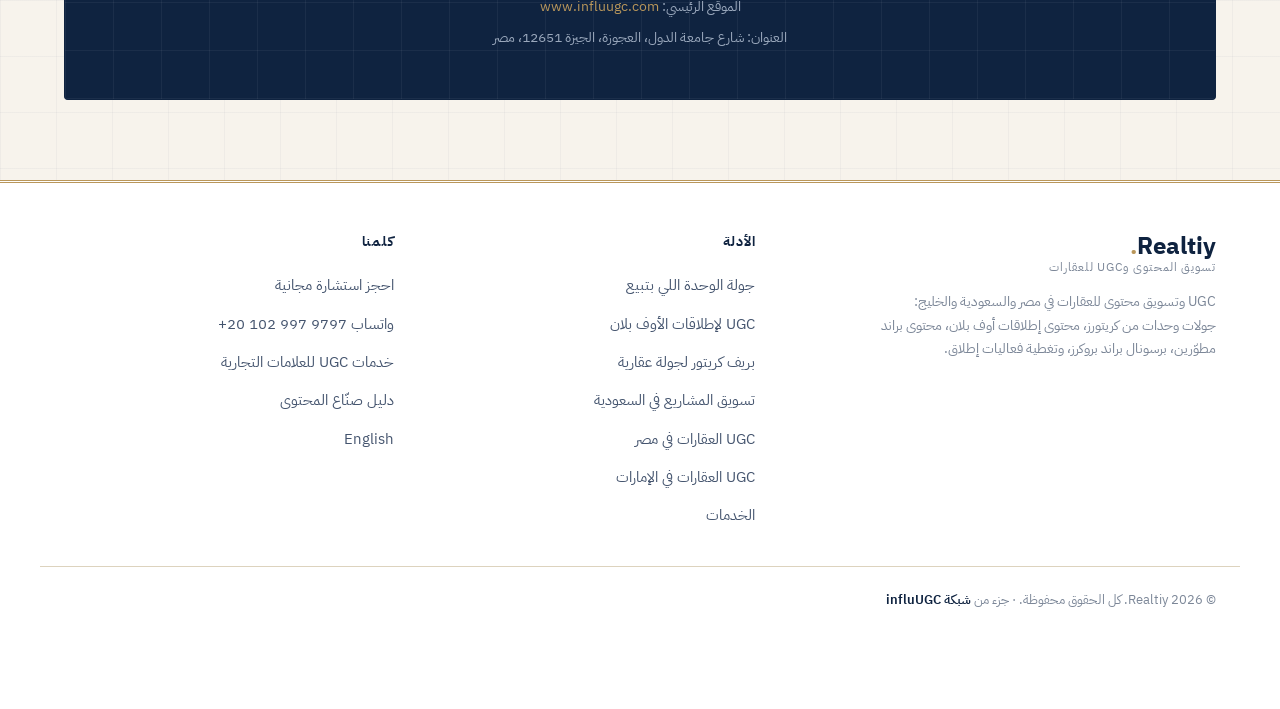
==== commit 84179e6e: "Network links: nav item, footer agency links, contextual deep link, about link (all pages)" ====
--- a/index.html
+++ b/index.html
@@ -111,6 +111,7 @@
       <a href="#services">الخدمات</a>
       <a href="#guides">الأدلة</a>
       <a href="#faq">أسئلة شائعة</a>
+      <a href="https://www.influugc.com/ar/services/ugc">خدمات UGC</a>
       <a class="lang-switch" href="/en.html" hreflang="en">EN</a>
       <a class="nav-cta" href="https://www.influugc.com/book?utm_source=realtiy&utm_medium=satellite&utm_campaign=network">احجز استشارة مجانية</a>
     </nav>
@@ -299,7 +300,7 @@
       <article class="card gcard">
         <span class="cat">السوق الإماراتي</span>
         <h3>UGC العقارات في الإمارات: فيديوهات وحدات وجولات تصوير تقرّب المشتري من القرار</h3>
-        <p>مشتري الإمارات جمهور مختلط في دبي وأبوظبي والشارقة: جولات بالعربي والإنجليزي بتورّيه التقسيم والنور والإطلالة والحي — قبل ما يبعت استفساره الأول.</p>
+        <p>مشتري الإمارات جمهور مختلط في دبي وأبوظبي والشارقة: جولات بالعربي والإنجليزي بتورّيه التقسيم والنور والإطلالة والحي — قبل ما يبعت استفساره الأول. ولو محتاج شريك تنفيذ على الأرض في الإمارات، راجع دليلنا لاختيار <a href="https://www.influugc.com/ar/blog/ugc-agency-dubai-uae">وكالة UGC في دبي</a>.</p>
         <a class="read" href="#guide-uae">اقرأ الدليل ↓</a>
       </article>
     </div>
@@ -432,7 +433,7 @@
     <div class="sec-head">
       <p class="eyebrow">أعمال حقيقية</p>
       <h2>محتوى مباني وأسانسيرات من شغل فعلي</h2>
-      <p class="lead">من سلسلة محتوى Kayan Lifts — عميل influUGC في الأسانسيرات — وسلسلة توعية الأسانسيرات للمباني السكنية: المحتوى اللي بيجاوب على أسئلة السكان والمشترين قبل ما يتصلوا.</p>
+      <p class="lead">من سلسلة محتوى Kayan Lifts — عميل <a href="https://www.influugc.com/ar/about">influUGC</a> في الأسانسيرات — وسلسلة توعية الأسانسيرات للمباني السكنية: المحتوى اللي بيجاوب على أسئلة السكان والمشترين قبل ما يتصلوا.</p>
     </div>
     <div class="works-grid">
       <figure class="work-item">
@@ -525,6 +526,8 @@
       <h4>كلمنا</h4>
       <a href="https://www.influugc.com/book?utm_source=realtiy&utm_medium=satellite&utm_campaign=network">احجز استشارة مجانية</a>
       <a href="https://wa.me/201029979797?utm_source=realtiy&utm_medium=satellite&utm_campaign=network">واتساب ‎+20 102 997 9797</a>
+      <a href="https://www.influugc.com/ar/blog/ugc-services-for-brands">خدمات UGC للعلامات التجارية</a>
+      <a href="https://www.influugc.com/ar/directory">دليل صنّاع المحتوى</a>
       <a href="/en.html" hreflang="en">English</a>
     </nav>
   </div>
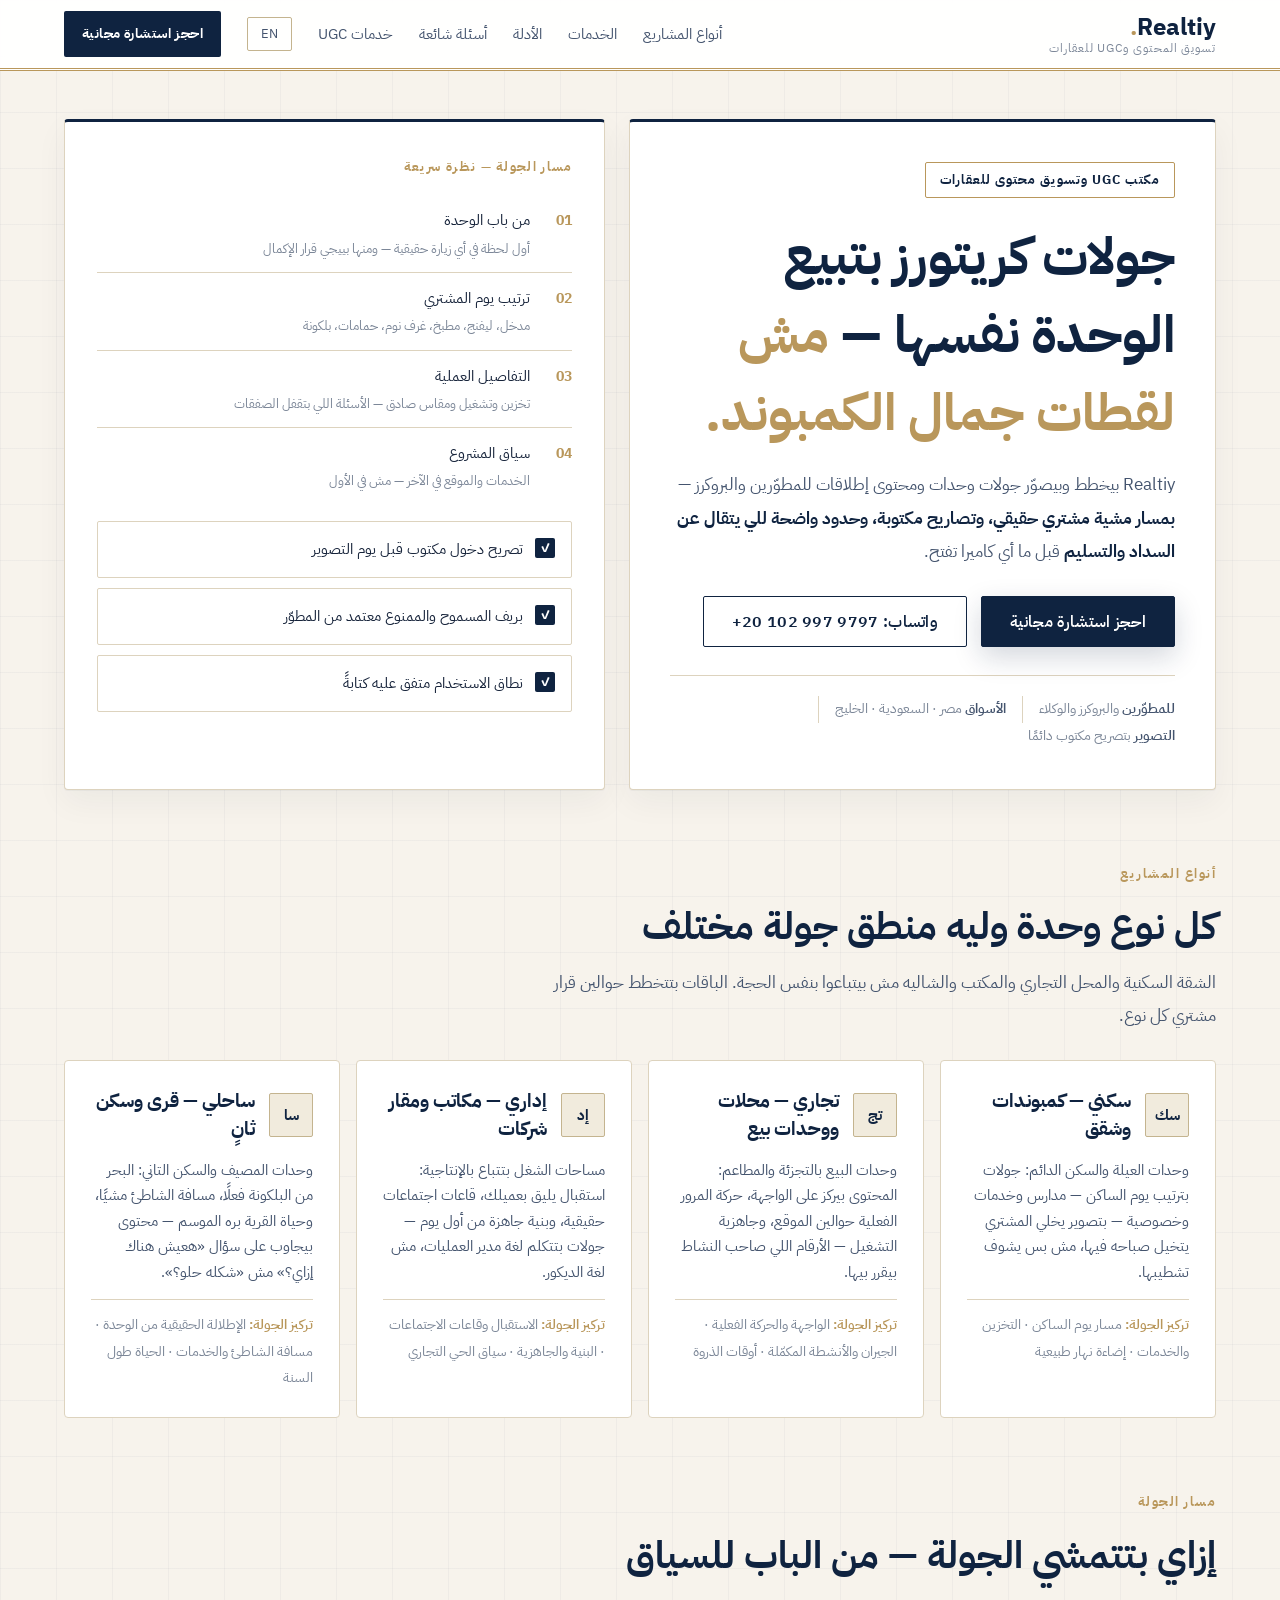
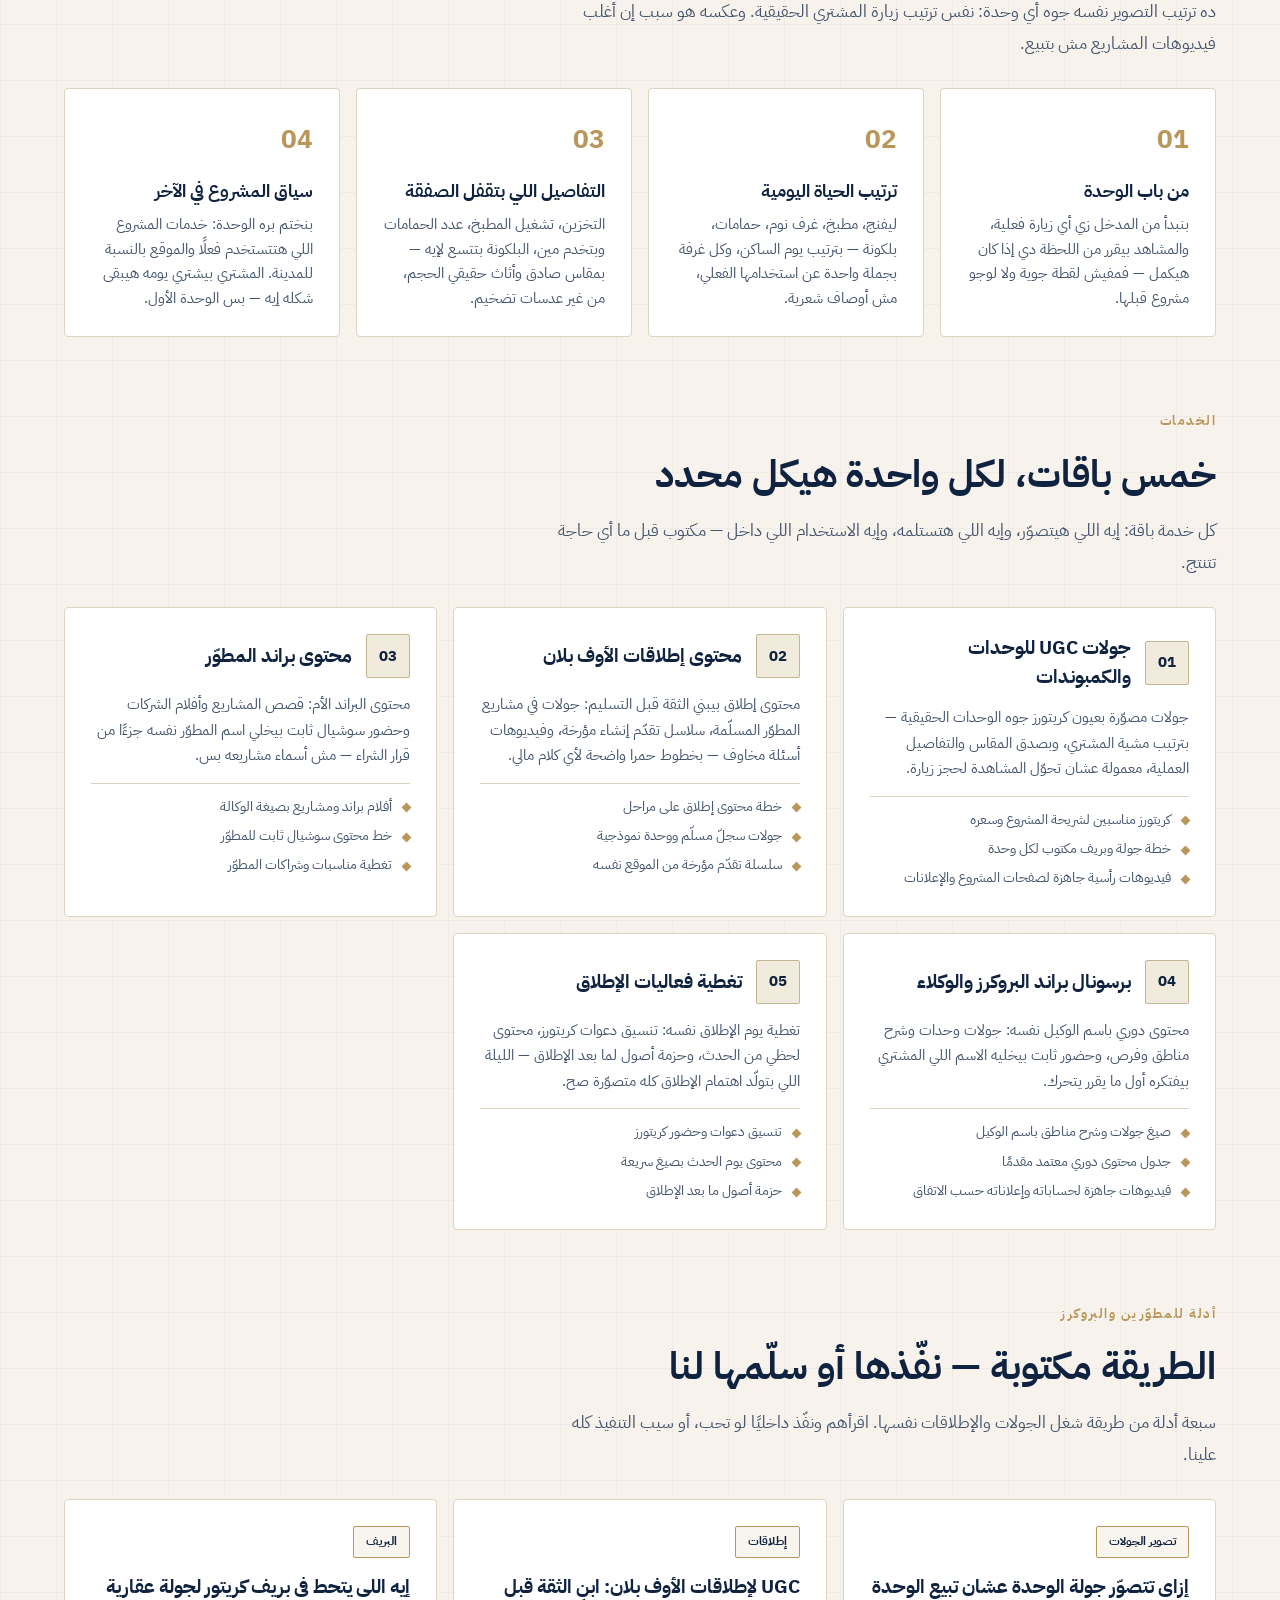
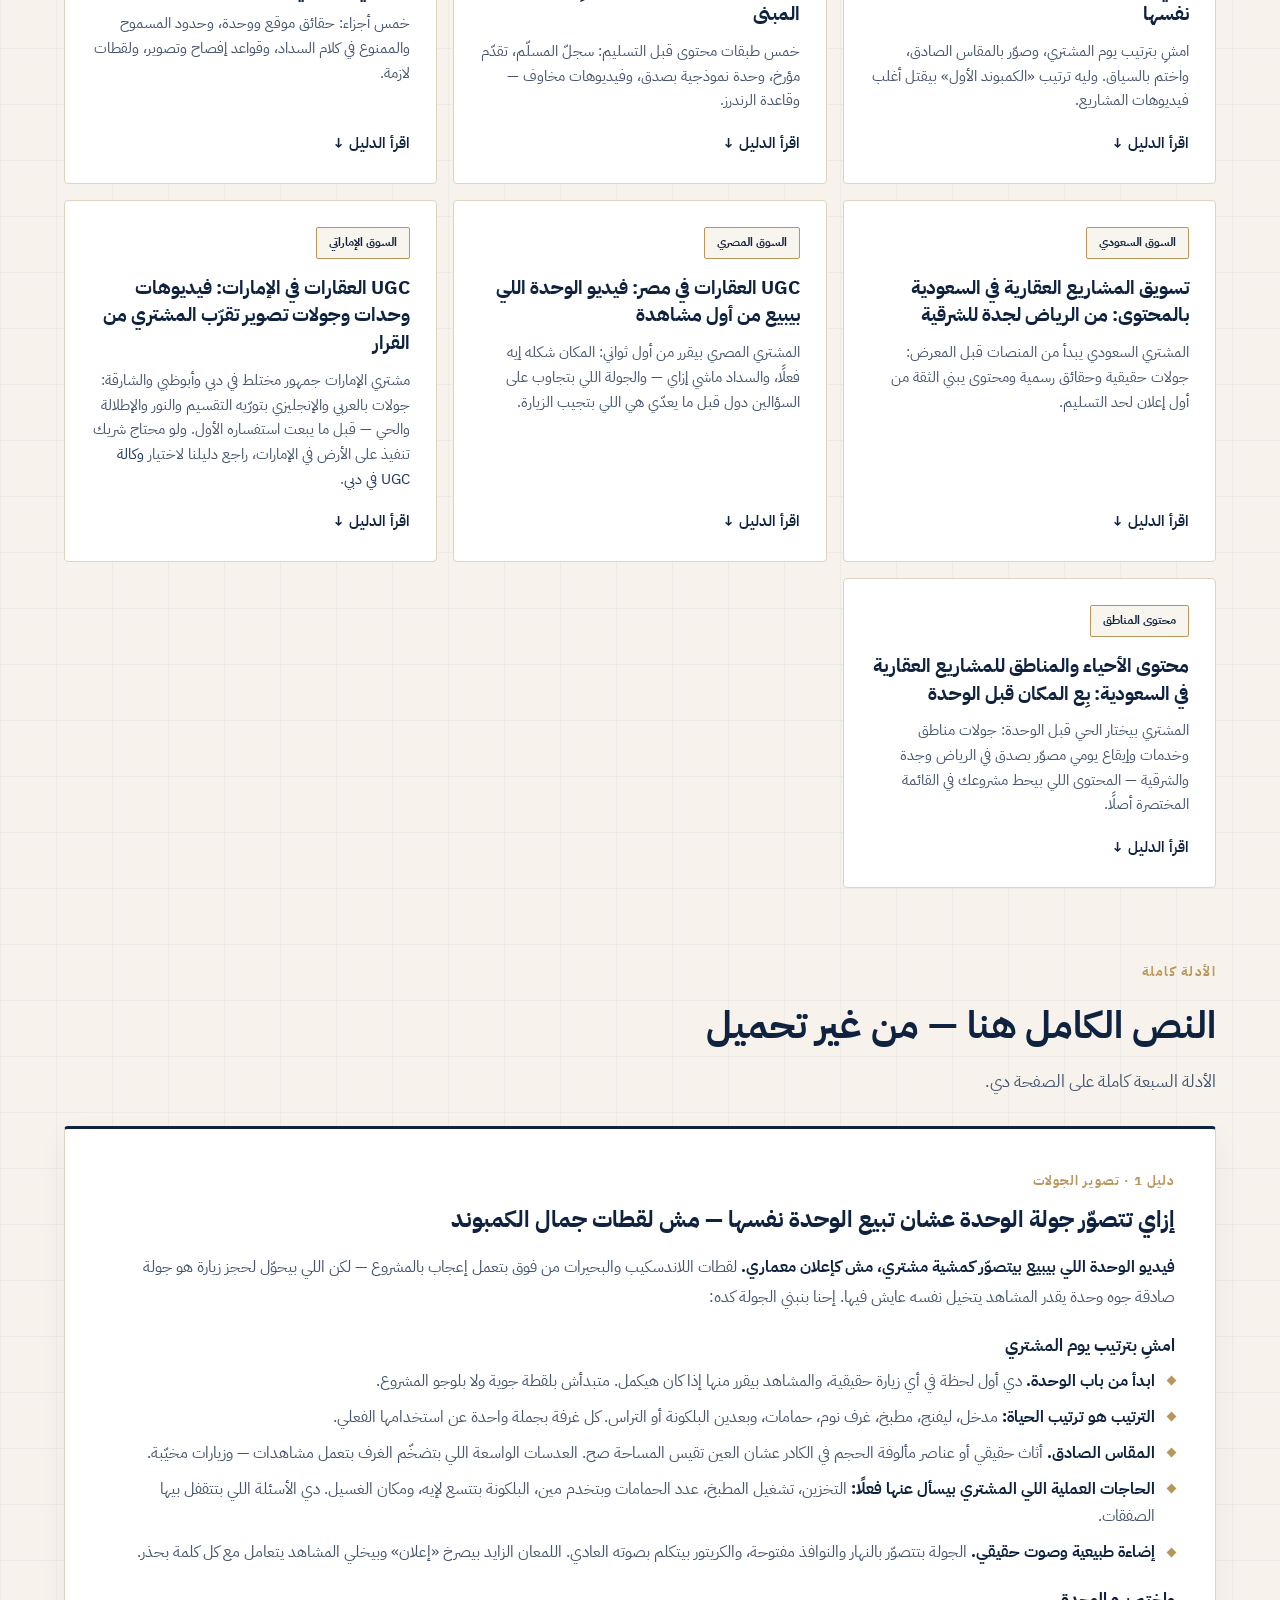
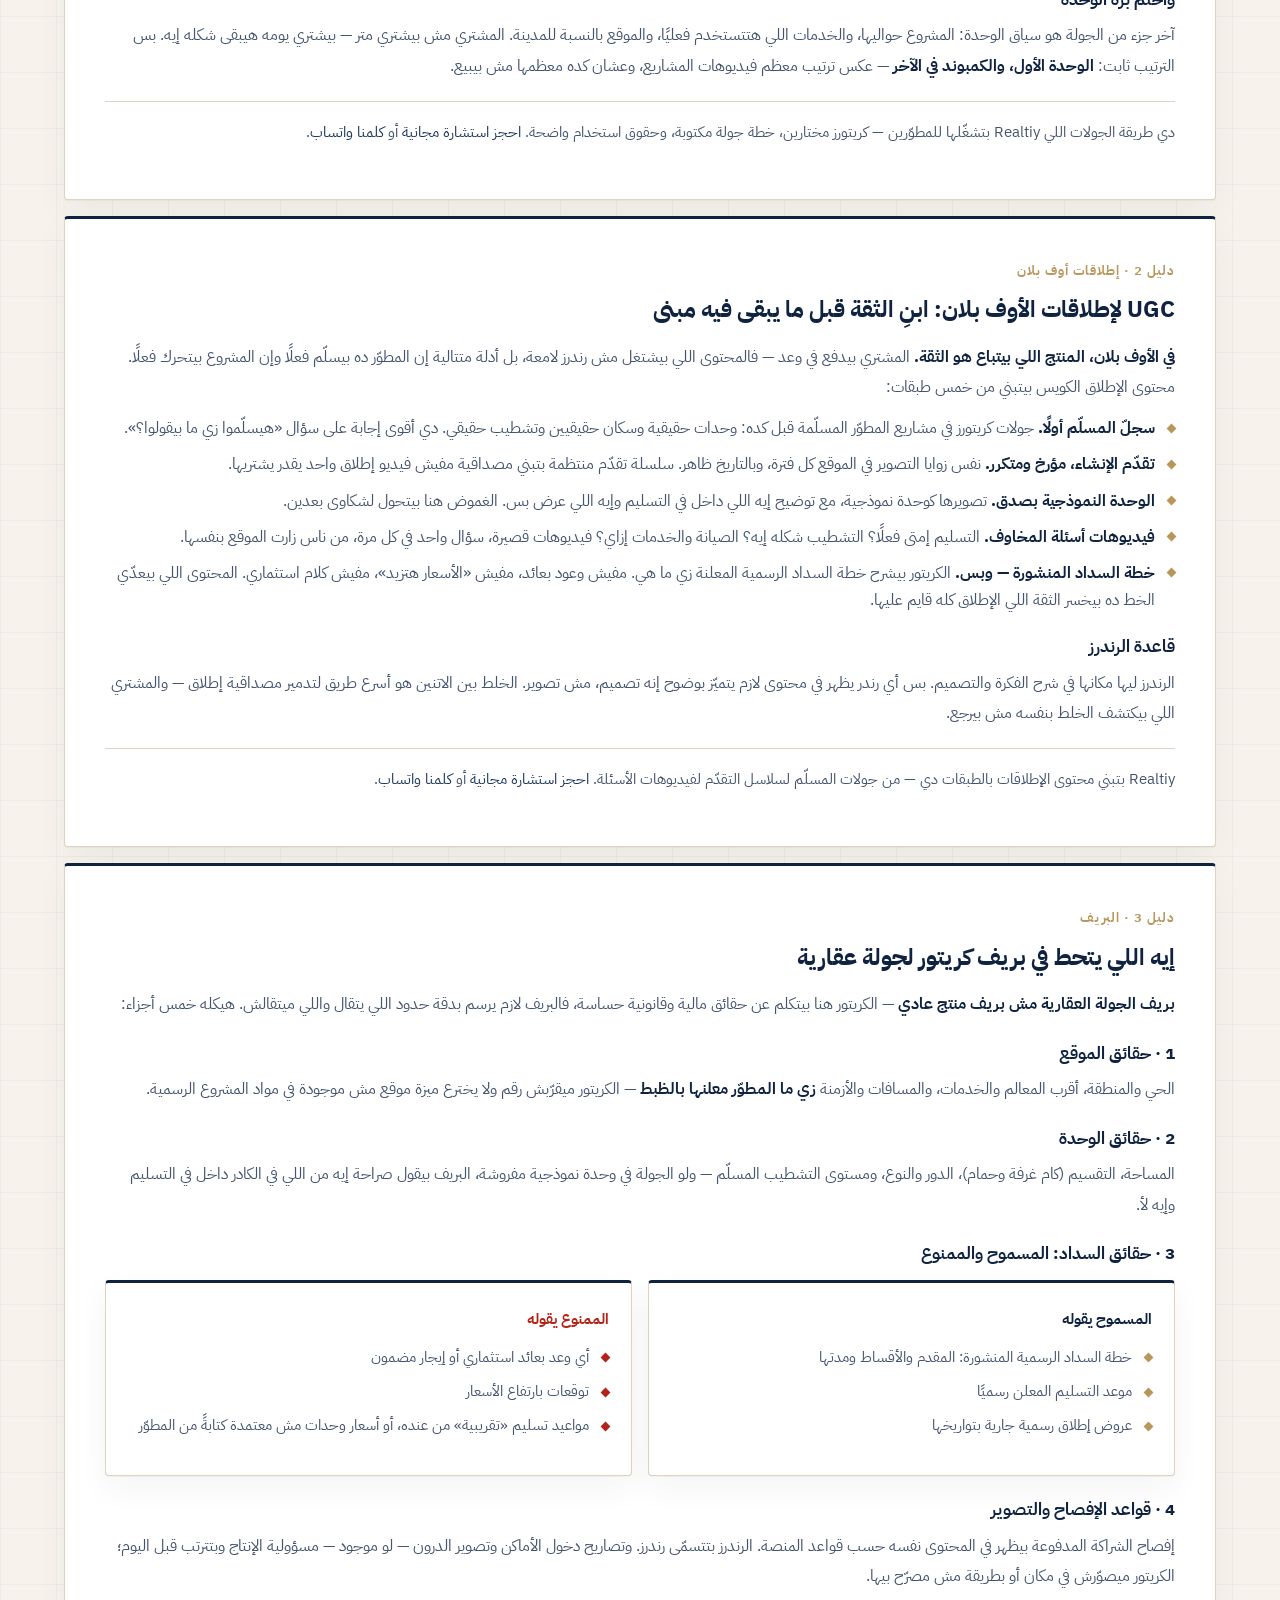
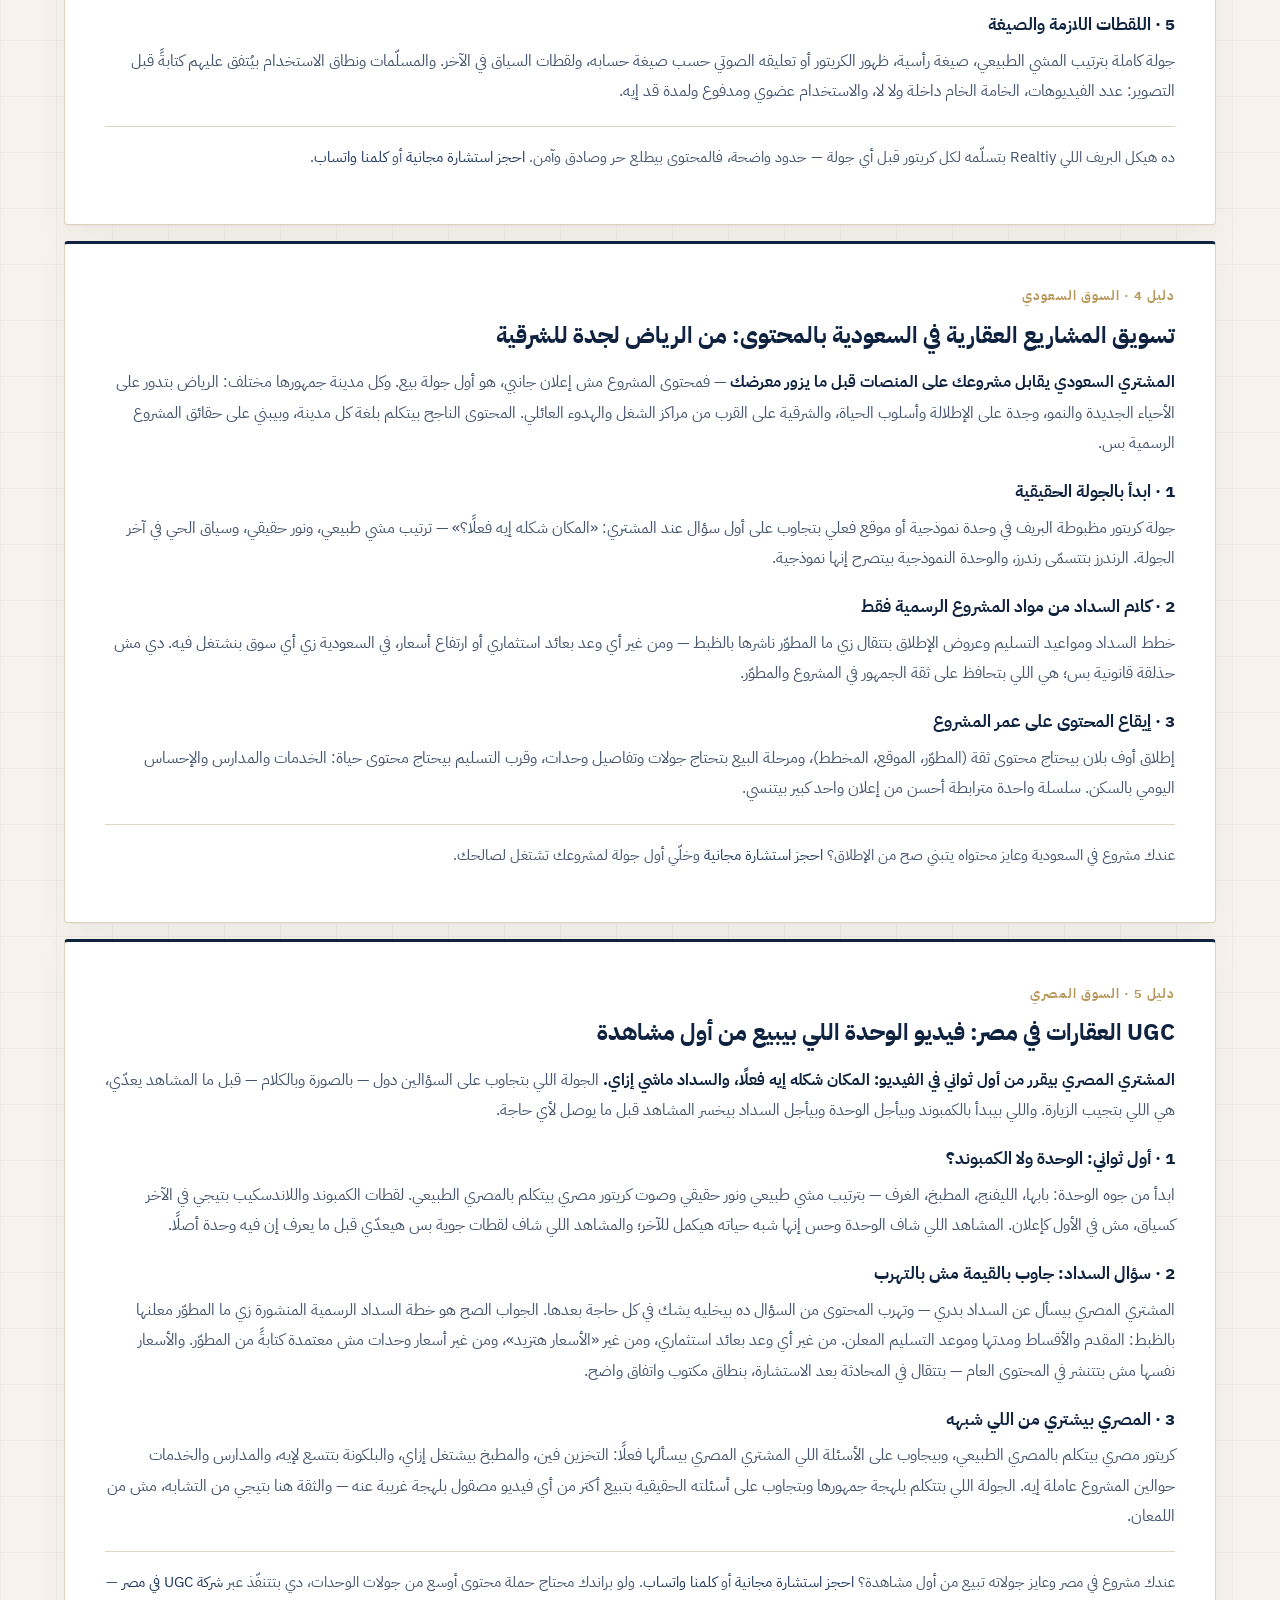
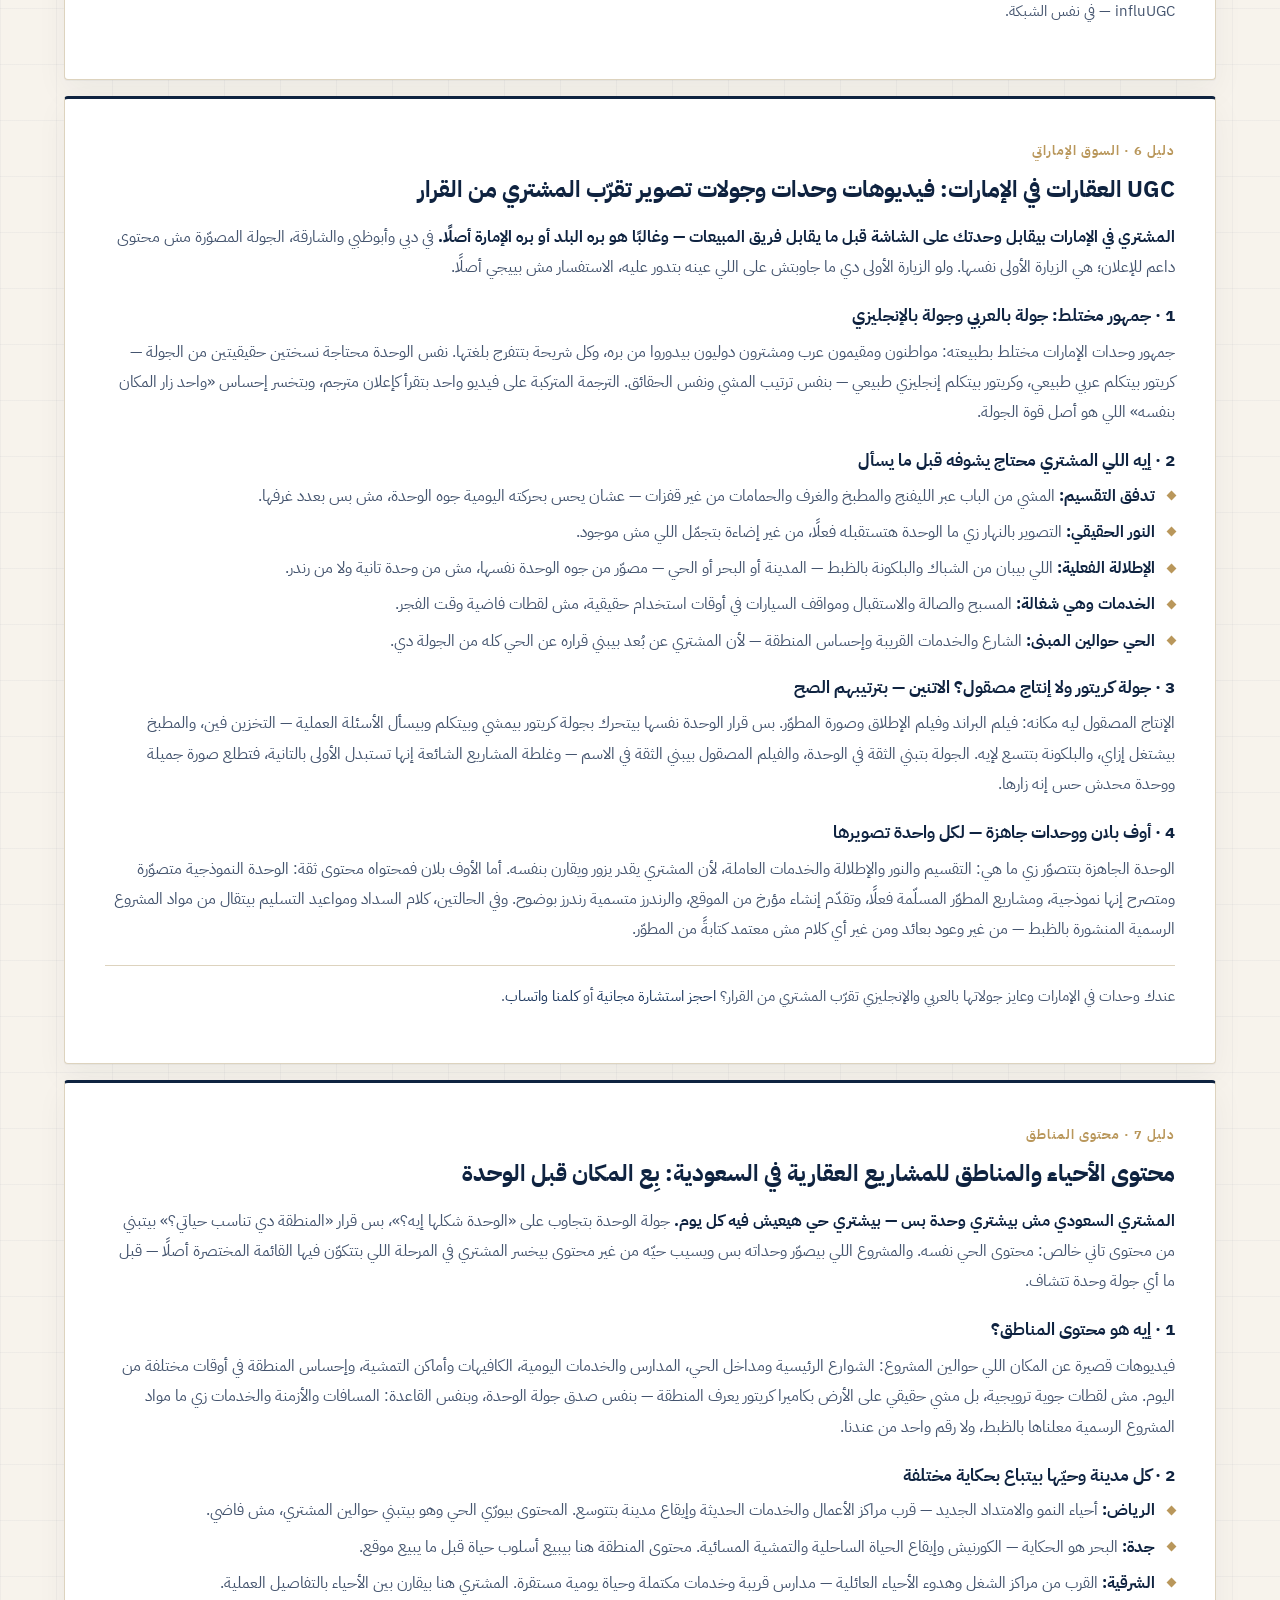
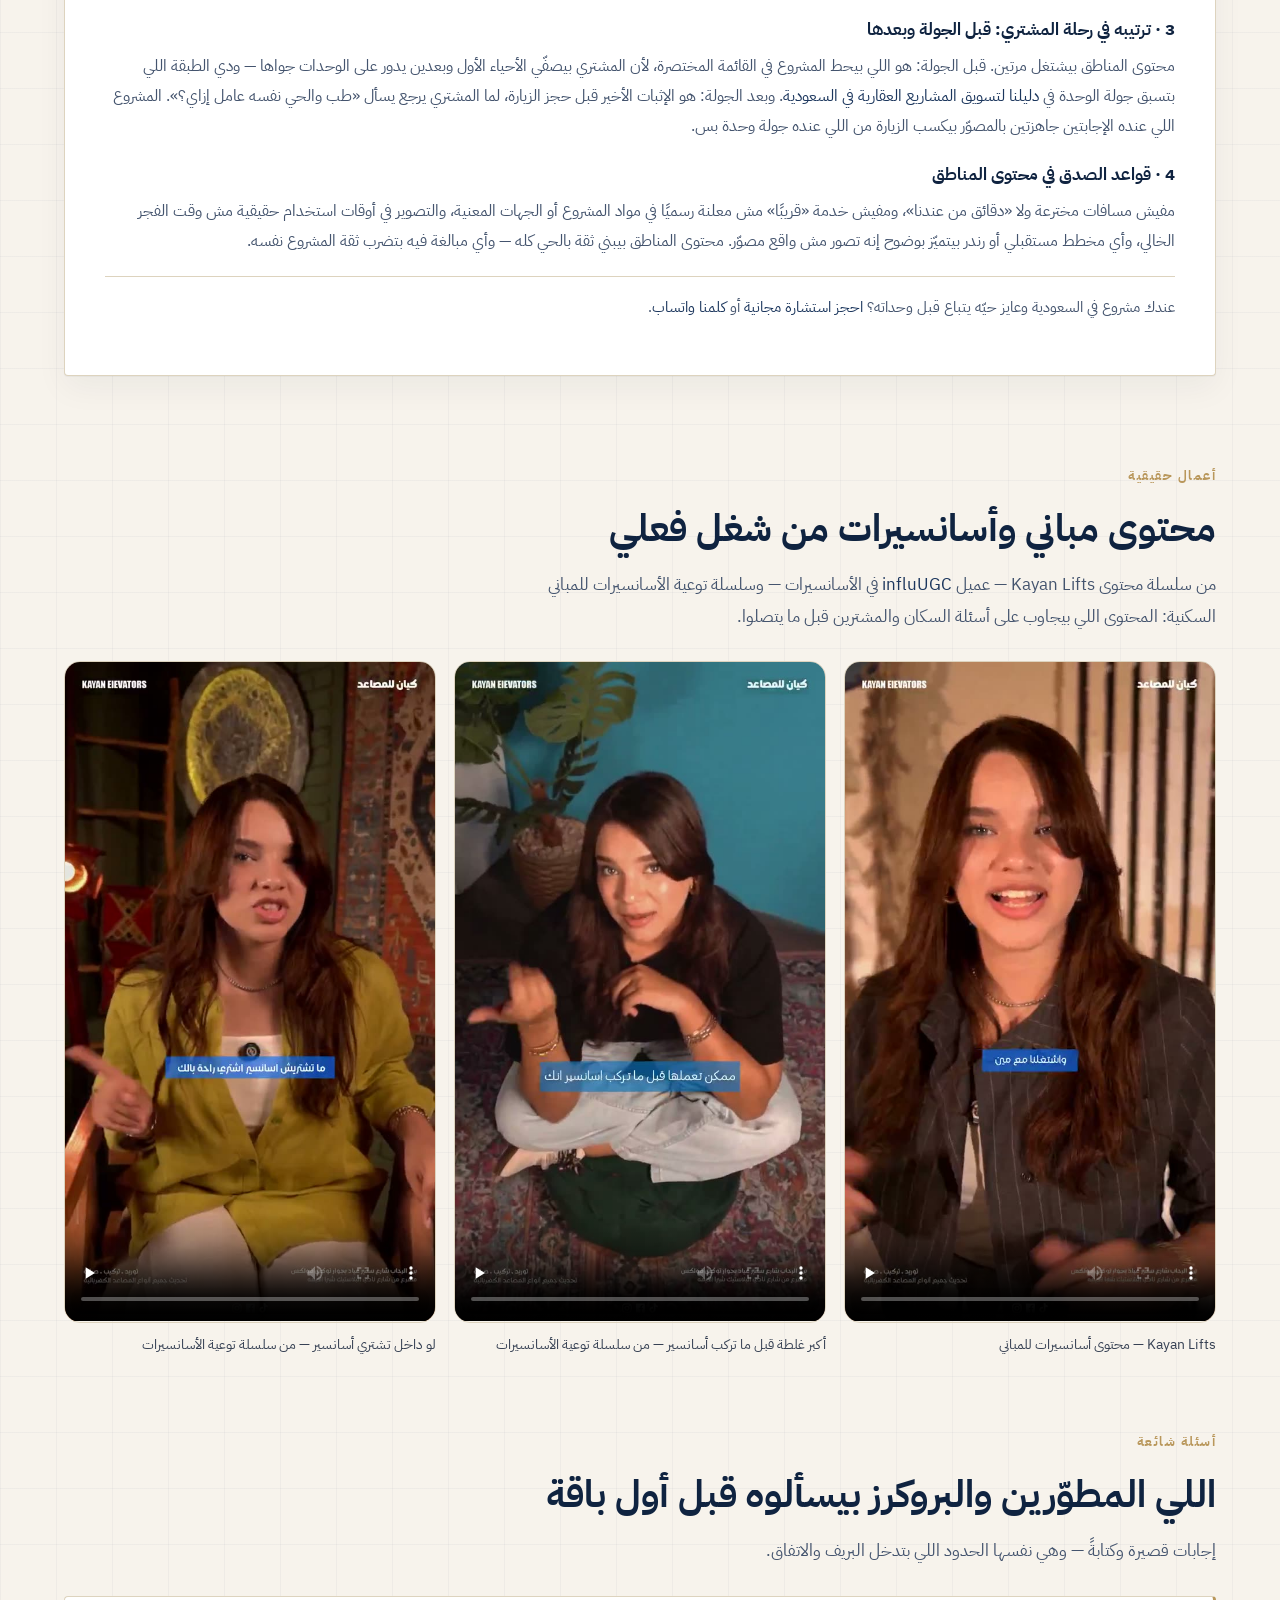
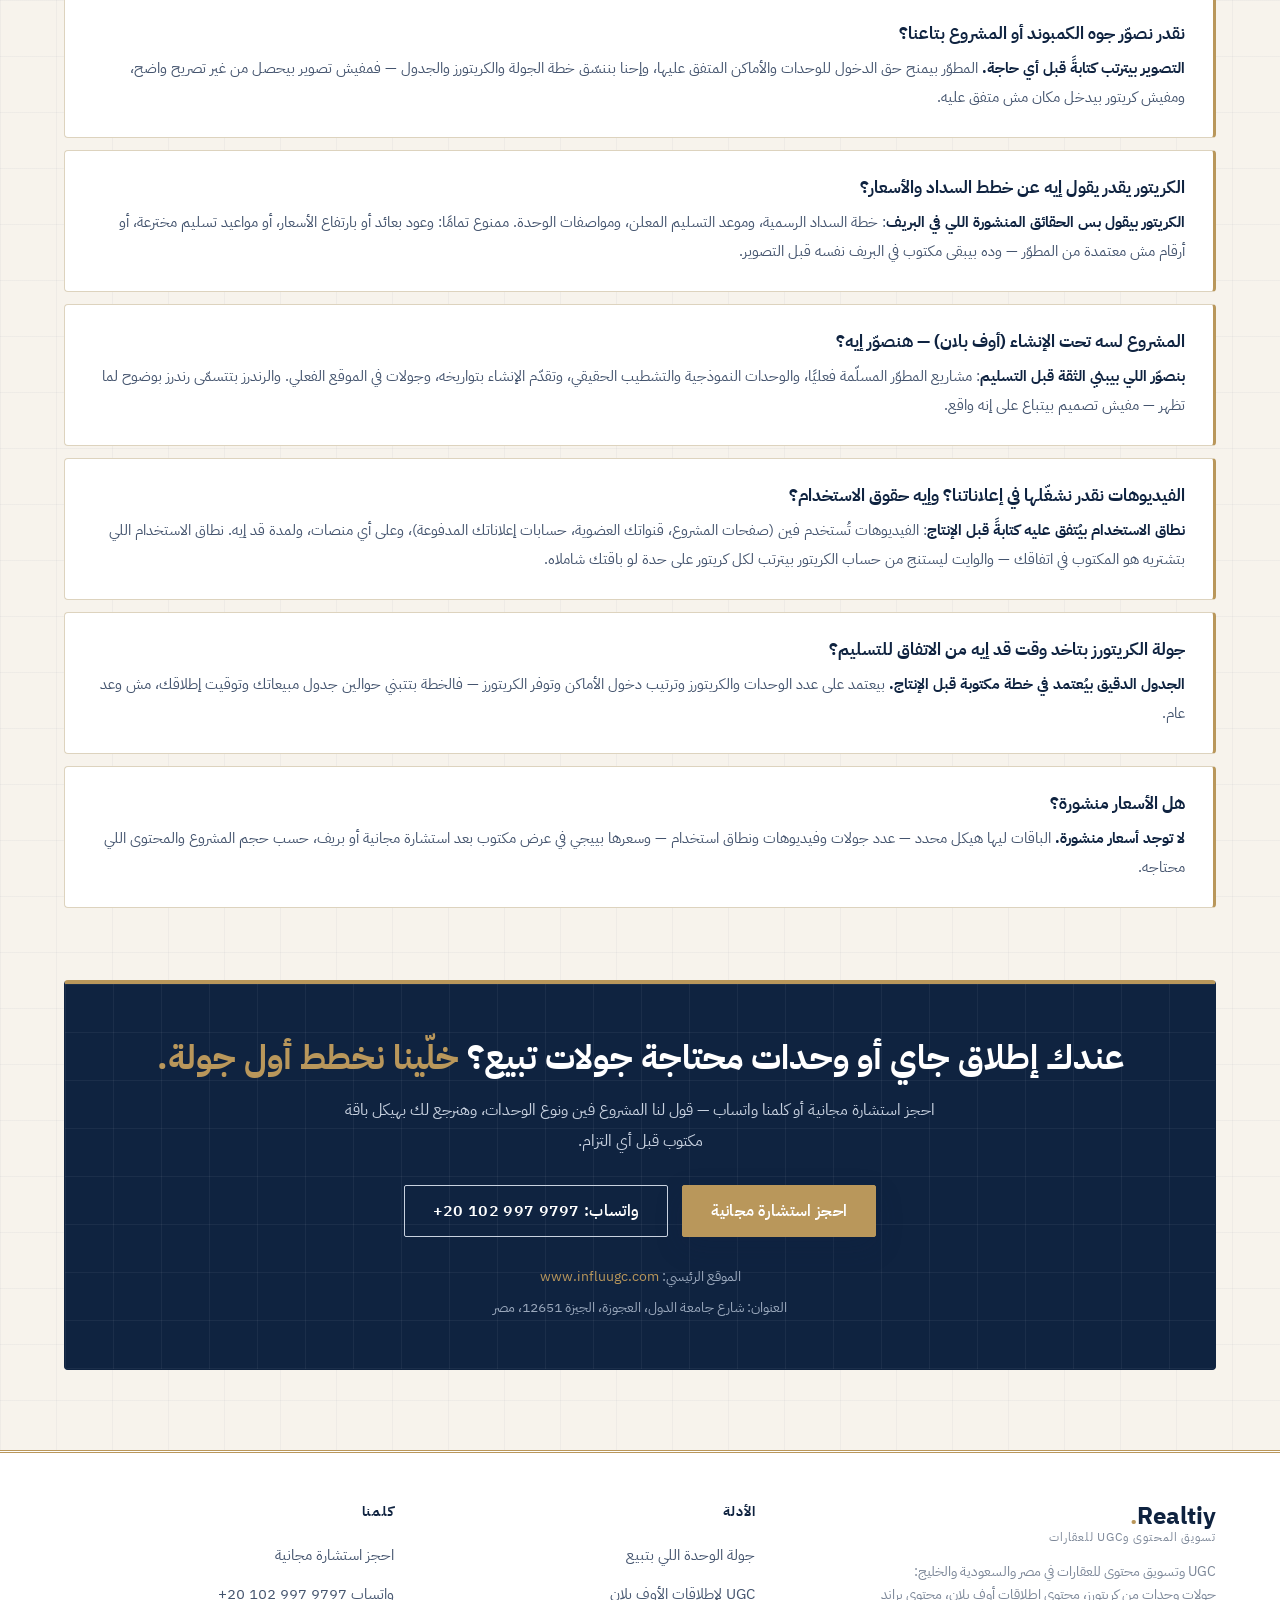
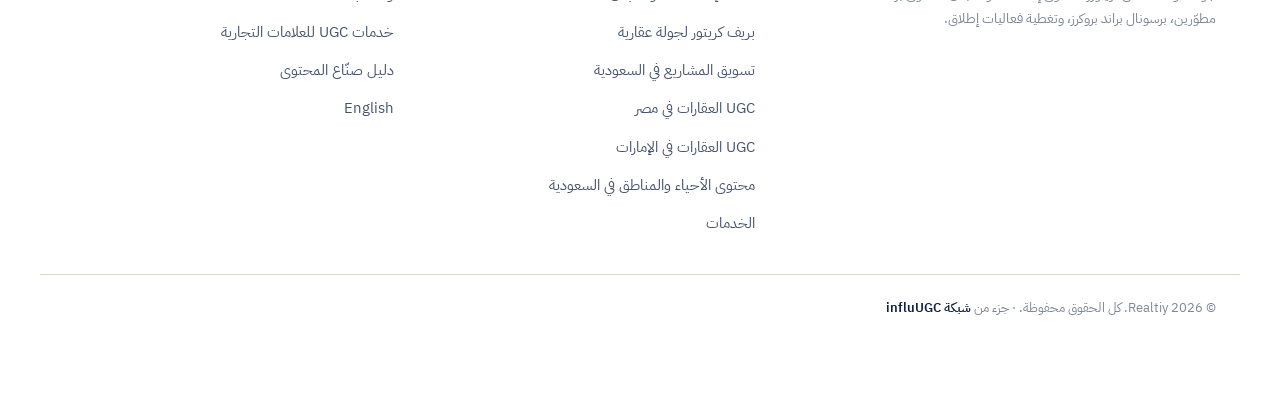
==== commit 0c64198c: "Add guide 7: neighbourhood & area content for Saudi projects (AR+EN) + llms — GEO daily 2026-11-26" ====
--- a/index.html
+++ b/index.html
@@ -15,9 +15,11 @@
 <meta property="og:title" content="Realtiy — تسويق المحتوى وUGC للعقارات">
 <meta property="og:description" content="جولات وحدات بترتيب يوم المشتري، محتوى إطلاقات أوف بلان بحدود مكتوبة لكلام السداد والتسليم، ومحتوى براند للمطوّرين والبروكرز — في مصر والسعودية والخليج.">
 <meta property="og:url" content="https://realtiy.com/">
+<meta property="og:image" content="https://realtiy.com/media/kayan-v1.jpg">
 <meta name="twitter:card" content="summary">
 <meta name="twitter:title" content="Realtiy — UGC للعقارات">
 <meta name="twitter:description" content="جولات وحدات من كريتورز، محتوى إطلاقات مشاريع، محتوى براند مطوّرين وبرسونال براند بروكرز — مصر والسعودية والخليج.">
+<meta name="twitter:image" content="https://realtiy.com/media/kayan-v1.jpg">
 <link rel="icon" type="image/svg+xml" href="/favicon.svg">
 <link rel="preconnect" href="https://fonts.googleapis.com">
 <link rel="preconnect" href="https://fonts.gstatic.com" crossorigin>
@@ -113,7 +115,7 @@
       <a href="#faq">أسئلة شائعة</a>
       <a href="https://www.influugc.com/ar/services/ugc">خدمات UGC</a>
       <a class="lang-switch" href="/en.html" hreflang="en">EN</a>
-      <a class="nav-cta" href="https://www.influugc.com/book?utm_source=realtiy&utm_medium=satellite&utm_campaign=network">احجز استشارة مجانية</a>
+      <a class="nav-cta" href="https://www.influugc.com/book?utm_source=realtiy&amp;utm_medium=satellite&amp;utm_campaign=network">احجز استشارة مجانية</a>
     </nav>
   </div>
 </header>
@@ -127,7 +129,7 @@
         <h1>جولات كريتورز بتبيع الوحدة نفسها — <em>مش لقطات جمال الكمبوند.</em></h1>
         <p class="hero-lead">Realtiy بيخطط وبيصوّر جولات وحدات ومحتوى إطلاقات للمطوّرين والبروكرز — <b>بمسار مشية مشتري حقيقي، وتصاريح مكتوبة، وحدود واضحة للي يتقال عن السداد والتسليم</b> قبل ما أي كاميرا تفتح.</p>
         <div class="cta-actions">
-          <a class="btn btn-primary" href="https://www.influugc.com/book?utm_source=realtiy&utm_medium=satellite&utm_campaign=network">احجز استشارة مجانية</a>
+          <a class="btn btn-primary" href="https://www.influugc.com/book?utm_source=realtiy&amp;utm_medium=satellite&amp;utm_campaign=network">احجز استشارة مجانية</a>
           <a class="btn btn-ghost" href="https://wa.me/201029979797?utm_source=realtiy&utm_medium=satellite&utm_campaign=network">واتساب: ‎+20 102 997 9797</a>
         </div>
         <div class="hero-meta">
@@ -264,7 +266,7 @@
     <div class="sec-head">
       <p class="eyebrow">أدلة للمطوّرين والبروكرز</p>
       <h2>الطريقة مكتوبة — نفّذها أو سلّمها لنا</h2>
-      <p class="lead">ستة أدلة من طريقة شغل الجولات والإطلاقات نفسها. اقرأهم ونفّذ داخليًا لو تحب، أو سيب التنفيذ كله علينا.</p>
+      <p class="lead">سبعة أدلة من طريقة شغل الجولات والإطلاقات نفسها. اقرأهم ونفّذ داخليًا لو تحب، أو سيب التنفيذ كله علينا.</p>
     </div>
     <div class="grid-3">
       <article class="card gcard">
@@ -303,6 +305,12 @@
         <p>مشتري الإمارات جمهور مختلط في دبي وأبوظبي والشارقة: جولات بالعربي والإنجليزي بتورّيه التقسيم والنور والإطلالة والحي — قبل ما يبعت استفساره الأول. ولو محتاج شريك تنفيذ على الأرض في الإمارات، راجع دليلنا لاختيار <a href="https://www.influugc.com/ar/blog/ugc-agency-dubai-uae">وكالة UGC في دبي</a>.</p>
         <a class="read" href="#guide-uae">اقرأ الدليل ↓</a>
       </article>
+      <article class="card gcard">
+        <span class="cat">محتوى المناطق</span>
+        <h3>محتوى الأحياء والمناطق للمشاريع العقارية في السعودية: بِع المكان قبل الوحدة</h3>
+        <p>المشتري بيختار الحي قبل الوحدة: جولات مناطق وخدمات وإيقاع يومي مصوّر بصدق في الرياض وجدة والشرقية — المحتوى اللي بيحط مشروعك في القائمة المختصرة أصلًا.</p>
+        <a class="read" href="#guide-saudi-areas">اقرأ الدليل ↓</a>
+      </article>
     </div>
   </div>
 </section>
@@ -312,7 +320,7 @@
     <div class="sec-head">
       <p class="eyebrow">الأدلة كاملة</p>
       <h2>النص الكامل هنا — من غير تحميل</h2>
-      <p class="lead">الأدلة الستة كاملة على الصفحة دي.</p>
+      <p class="lead">الأدلة السبعة كاملة على الصفحة دي.</p>
     </div>
 
     <article class="frame frame-lg guide">
@@ -329,7 +337,7 @@
       </ul>
       <h4>واختم بره الوحدة</h4>
       <p>آخر جزء من الجولة هو سياق الوحدة: المشروع حواليها، والخدمات اللي هتتستخدم فعليًا، والموقع بالنسبة للمدينة. المشتري مش بيشتري متر — بيشتري يومه هيبقى شكله إيه. بس الترتيب ثابت: <b>الوحدة الأول، والكمبوند في الآخر</b> — عكس ترتيب معظم فيديوهات المشاريع، وعشان كده معظمها مش بيبيع.</p>
-      <p class="woven">دي طريقة الجولات اللي Realtiy بتشغّلها للمطوّرين — كريتورز مختارين، خطة جولة مكتوبة، وحقوق استخدام واضحة. <a href="https://www.influugc.com/book?utm_source=realtiy&utm_medium=satellite&utm_campaign=network">احجز استشارة مجانية</a> أو <a href="https://wa.me/201029979797?utm_source=realtiy&utm_medium=satellite&utm_campaign=network">كلمنا واتساب</a>.</p>
+      <p class="woven">دي طريقة الجولات اللي Realtiy بتشغّلها للمطوّرين — كريتورز مختارين، خطة جولة مكتوبة، وحقوق استخدام واضحة. <a href="https://www.influugc.com/book?utm_source=realtiy&amp;utm_medium=satellite&amp;utm_campaign=network">احجز استشارة مجانية</a> أو <a href="https://wa.me/201029979797?utm_source=realtiy&utm_medium=satellite&utm_campaign=network">كلمنا واتساب</a>.</p>
     </article>
 
     <article class="frame frame-lg guide" id="guide-offplan">
@@ -345,7 +353,7 @@
       </ul>
       <h4>قاعدة الرندرز</h4>
       <p>الرندرز ليها مكانها في شرح الفكرة والتصميم. بس أي رندر يظهر في محتوى لازم يتميّز بوضوح إنه تصميم، مش تصوير. الخلط بين الاتنين هو أسرع طريق لتدمير مصداقية إطلاق — والمشتري اللي بيكتشف الخلط بنفسه مش بيرجع.</p>
-      <p class="woven">Realtiy بتبني محتوى الإطلاقات بالطبقات دي — من جولات المسلّم لسلاسل التقدّم لفيديوهات الأسئلة. <a href="https://www.influugc.com/book?utm_source=realtiy&utm_medium=satellite&utm_campaign=network">احجز استشارة مجانية</a> أو <a href="https://wa.me/201029979797?utm_source=realtiy&utm_medium=satellite&utm_campaign=network">كلمنا واتساب</a>.</p>
+      <p class="woven">Realtiy بتبني محتوى الإطلاقات بالطبقات دي — من جولات المسلّم لسلاسل التقدّم لفيديوهات الأسئلة. <a href="https://www.influugc.com/book?utm_source=realtiy&amp;utm_medium=satellite&amp;utm_campaign=network">احجز استشارة مجانية</a> أو <a href="https://wa.me/201029979797?utm_source=realtiy&utm_medium=satellite&utm_campaign=network">كلمنا واتساب</a>.</p>
     </article>
 
     <article class="frame frame-lg guide" id="guide-brief">
@@ -379,7 +387,7 @@
       <p>إفصاح الشراكة المدفوعة بيظهر في المحتوى نفسه حسب قواعد المنصة. الرندرز بتتسمّى رندرز. وتصاريح دخول الأماكن وتصوير الدرون — لو موجود — مسؤولية الإنتاج وبتترتب قبل اليوم؛ الكريتور ميصوّرش في مكان أو بطريقة مش مصرّح بيها.</p>
       <h4>5 · اللقطات اللازمة والصيغة</h4>
       <p>جولة كاملة بترتيب المشي الطبيعي، صيغة رأسية، ظهور الكريتور أو تعليقه الصوتي حسب صيغة حسابه، ولقطات السياق في الآخر. والمسلّمات ونطاق الاستخدام بيُتفق عليهم كتابةً قبل التصوير: عدد الفيديوهات، الخامة الخام داخلة ولا لا، والاستخدام عضوي ومدفوع ولمدة قد إيه.</p>
-      <p class="woven">ده هيكل البريف اللي Realtiy بتسلّمه لكل كريتور قبل أي جولة — حدود واضحة، فالمحتوى بيطلع حر وصادق وآمن. <a href="https://www.influugc.com/book?utm_source=realtiy&utm_medium=satellite&utm_campaign=network">احجز استشارة مجانية</a> أو <a href="https://wa.me/201029979797?utm_source=realtiy&utm_medium=satellite&utm_campaign=network">كلمنا واتساب</a>.</p>
+      <p class="woven">ده هيكل البريف اللي Realtiy بتسلّمه لكل كريتور قبل أي جولة — حدود واضحة، فالمحتوى بيطلع حر وصادق وآمن. <a href="https://www.influugc.com/book?utm_source=realtiy&amp;utm_medium=satellite&amp;utm_campaign=network">احجز استشارة مجانية</a> أو <a href="https://wa.me/201029979797?utm_source=realtiy&utm_medium=satellite&utm_campaign=network">كلمنا واتساب</a>.</p>
     </article>
     <article class="frame frame-lg guide" id="guide-saudi">
       <p class="g-tag">دليل 4 · السوق السعودي</p>
@@ -391,7 +399,7 @@
       <p>خطط السداد ومواعيد التسليم وعروض الإطلاق بتتقال زي ما المطوّر ناشرها بالظبط — ومن غير أي وعد بعائد استثماري أو ارتفاع أسعار، في السعودية زي أي سوق بنشتغل فيه. دي مش حذلقة قانونية بس؛ هي اللي بتحافظ على ثقة الجمهور في المشروع والمطوّر.</p>
       <h4>3 · إيقاع المحتوى على عمر المشروع</h4>
       <p>إطلاق أوف بلان بيحتاج محتوى ثقة (المطوّر، الموقع، المخطط)، ومرحلة البيع بتحتاج جولات وتفاصيل وحدات، وقرب التسليم بيحتاج محتوى حياة: الخدمات والمدارس والإحساس اليومي بالسكن. سلسلة واحدة مترابطة أحسن من إعلان واحد كبير بيتنسي.</p>
-      <p class="woven">عندك مشروع في السعودية وعايز محتواه يتبني صح من الإطلاق؟ <a href="https://www.influugc.com/book?utm_source=realtiy&utm_medium=satellite&utm_campaign=network">احجز استشارة مجانية</a> وخلّي أول جولة لمشروعك تشتغل لصالحك.</p>
+      <p class="woven">عندك مشروع في السعودية وعايز محتواه يتبني صح من الإطلاق؟ <a href="https://www.influugc.com/book?utm_source=realtiy&amp;utm_medium=satellite&amp;utm_campaign=network">احجز استشارة مجانية</a> وخلّي أول جولة لمشروعك تشتغل لصالحك.</p>
     </article>
     <article class="frame frame-lg guide" id="guide-egypt">
       <p class="g-tag">دليل 5 · السوق المصري</p>
@@ -403,7 +411,7 @@
       <p>المشتري المصري بيسأل عن السداد بدري — وتهرب المحتوى من السؤال ده بيخليه يشك في كل حاجة بعدها. الجواب الصح هو خطة السداد الرسمية المنشورة زي ما المطوّر معلنها بالظبط: المقدم والأقساط ومدتها وموعد التسليم المعلن. من غير أي وعد بعائد استثماري، ومن غير «الأسعار هتزيد»، ومن غير أسعار وحدات مش معتمدة كتابةً من المطوّر. والأسعار نفسها مش بتتنشر في المحتوى العام — بتتقال في المحادثة بعد الاستشارة، بنطاق مكتوب واتفاق واضح.</p>
       <h4>3 · المصري بيشتري من اللي شبهه</h4>
       <p>كريتور مصري بيتكلم بالمصري الطبيعي، وبيجاوب على الأسئلة اللي المشتري المصري بيسألها فعلًا: التخزين فين، والمطبخ بيشتغل إزاي، والبلكونة بتتسع لإيه، والمدارس والخدمات حوالين المشروع عاملة إيه. الجولة اللي بتتكلم بلهجة جمهورها وبتجاوب على أسئلته الحقيقية بتبيع أكتر من أي فيديو مصقول بلهجة غريبة عنه — والثقة هنا بتيجي من التشابه، مش من اللمعان.</p>
-      <p class="woven">عندك مشروع في مصر وعايز جولاته تبيع من أول مشاهدة؟ <a href="https://www.influugc.com/book?utm_source=realtiy&utm_medium=satellite&utm_campaign=network">احجز استشارة مجانية</a> أو <a href="https://wa.me/201029979797?utm_source=realtiy&utm_medium=satellite&utm_campaign=network">كلمنا واتساب</a>. ولو براندك محتاج حملة محتوى أوسع من جولات الوحدات، دي بتتنفّذ عبر <a href="https://www.influugc.com/ar/ugc-agency-egypt">شركة UGC في مصر</a> — influUGC — في نفس الشبكة.</p>
+      <p class="woven">عندك مشروع في مصر وعايز جولاته تبيع من أول مشاهدة؟ <a href="https://www.influugc.com/book?utm_source=realtiy&amp;utm_medium=satellite&amp;utm_campaign=network">احجز استشارة مجانية</a> أو <a href="https://wa.me/201029979797?utm_source=realtiy&utm_medium=satellite&utm_campaign=network">كلمنا واتساب</a>. ولو براندك محتاج حملة محتوى أوسع من جولات الوحدات، دي بتتنفّذ عبر <a href="https://www.influugc.com/ar/ugc-agency-egypt">شركة UGC في مصر</a> — influUGC — في نفس الشبكة.</p>
     </article>
     <article class="frame frame-lg guide" id="guide-uae">
       <p class="g-tag">دليل 6 · السوق الإماراتي</p>
@@ -423,7 +431,25 @@
       <p>الإنتاج المصقول ليه مكانه: فيلم البراند وفيلم الإطلاق وصورة المطوّر. بس قرار الوحدة نفسها بيتحرك بجولة كريتور بيمشي وبيتكلم وبيسأل الأسئلة العملية — التخزين فين، والمطبخ بيشتغل إزاي، والبلكونة بتتسع لإيه. الجولة بتبني الثقة في الوحدة، والفيلم المصقول بيبني الثقة في الاسم — وغلطة المشاريع الشائعة إنها تستبدل الأولى بالتانية، فتطلع صورة جميلة ووحدة محدش حس إنه زارها.</p>
       <h4>4 · أوف بلان ووحدات جاهزة — لكل واحدة تصويرها</h4>
       <p>الوحدة الجاهزة بتتصوّر زي ما هي: التقسيم والنور والإطلالة والخدمات العاملة، لأن المشتري يقدر يزور ويقارن بنفسه. أما الأوف بلان فمحتواه محتوى ثقة: الوحدة النموذجية متصوّرة ومتصرح إنها نموذجية، ومشاريع المطوّر المسلّمة فعلًا، وتقدّم إنشاء مؤرخ من الموقع، والرندرز متسمية رندرز بوضوح. وفي الحالتين، كلام السداد ومواعيد التسليم بيتقال من مواد المشروع الرسمية المنشورة بالظبط — من غير وعود بعائد ومن غير أي كلام مش معتمد كتابةً من المطوّر.</p>
-      <p class="woven">عندك وحدات في الإمارات وعايز جولاتها بالعربي والإنجليزي تقرّب المشتري من القرار؟ <a href="https://www.influugc.com/book?utm_source=realtiy&utm_medium=satellite&utm_campaign=network">احجز استشارة مجانية</a> أو <a href="https://wa.me/201029979797?utm_source=realtiy&utm_medium=satellite&utm_campaign=network">كلمنا واتساب</a>.</p>
+      <p class="woven">عندك وحدات في الإمارات وعايز جولاتها بالعربي والإنجليزي تقرّب المشتري من القرار؟ <a href="https://www.influugc.com/book?utm_source=realtiy&amp;utm_medium=satellite&amp;utm_campaign=network">احجز استشارة مجانية</a> أو <a href="https://wa.me/201029979797?utm_source=realtiy&utm_medium=satellite&utm_campaign=network">كلمنا واتساب</a>.</p>
+    </article>
+    <article class="frame frame-lg guide" id="guide-saudi-areas">
+      <p class="g-tag">دليل 7 · محتوى المناطق</p>
+      <h3>محتوى الأحياء والمناطق للمشاريع العقارية في السعودية: بِع المكان قبل الوحدة</h3>
+      <p><b>المشتري السعودي مش بيشتري وحدة بس — بيشتري حي هيعيش فيه كل يوم.</b> جولة الوحدة بتجاوب على «الوحدة شكلها إيه؟»، بس قرار «المنطقة دي تناسب حياتي؟» بيتبني من محتوى تاني خالص: محتوى الحي نفسه. والمشروع اللي بيصوّر وحداته بس ويسيب حيّه من غير محتوى بيخسر المشتري في المرحلة اللي بتتكوّن فيها القائمة المختصرة أصلًا — قبل ما أي جولة وحدة تتشاف.</p>
+      <h4>1 · إيه هو محتوى المناطق؟</h4>
+      <p>فيديوهات قصيرة عن المكان اللي حوالين المشروع: الشوارع الرئيسية ومداخل الحي، المدارس والخدمات اليومية، الكافيهات وأماكن التمشية، وإحساس المنطقة في أوقات مختلفة من اليوم. مش لقطات جوية ترويجية، بل مشي حقيقي على الأرض بكاميرا كريتور يعرف المنطقة — بنفس صدق جولة الوحدة، وبنفس القاعدة: المسافات والأزمنة والخدمات زي ما مواد المشروع الرسمية معلناها بالظبط، ولا رقم واحد من عندنا.</p>
+      <h4>2 · كل مدينة وحيّها بيتباع بحكاية مختلفة</h4>
+      <ul>
+        <li><b>الرياض:</b> أحياء النمو والامتداد الجديد — قرب مراكز الأعمال والخدمات الحديثة وإيقاع مدينة بتتوسع. المحتوى بيورّي الحي وهو بيتبني حوالين المشتري، مش فاضي.</li>
+        <li><b>جدة:</b> البحر هو الحكاية — الكورنيش وإيقاع الحياة الساحلية والتمشية المسائية. محتوى المنطقة هنا بيبيع أسلوب حياة قبل ما يبيع موقع.</li>
+        <li><b>الشرقية:</b> القرب من مراكز الشغل وهدوء الأحياء العائلية — مدارس قريبة وخدمات مكتملة وحياة يومية مستقرة. المشتري هنا بيقارن بين الأحياء بالتفاصيل العملية.</li>
+      </ul>
+      <h4>3 · ترتيبه في رحلة المشتري: قبل الجولة وبعدها</h4>
+      <p>محتوى المناطق بيشتغل مرتين. قبل الجولة: هو اللي بيحط المشروع في القائمة المختصرة، لأن المشتري بيصفّي الأحياء الأول وبعدين يدور على الوحدات جواها — ودي الطبقة اللي بتسبق جولة الوحدة في <a href="#guide-saudi">دليلنا لتسويق المشاريع العقارية في السعودية</a>. وبعد الجولة: هو الإثبات الأخير قبل حجز الزيارة، لما المشتري يرجع يسأل «طب والحي نفسه عامل إزاي؟». المشروع اللي عنده الإجابتين جاهزتين بالمصوّر بيكسب الزيارة من اللي عنده جولة وحدة بس.</p>
+      <h4>4 · قواعد الصدق في محتوى المناطق</h4>
+      <p>مفيش مسافات مخترعة ولا «دقائق من عندنا»، ومفيش خدمة «قريبًا» مش معلنة رسميًا في مواد المشروع أو الجهات المعنية، والتصوير في أوقات استخدام حقيقية مش وقت الفجر الخالي، وأي مخطط مستقبلي أو رندر بيتميّز بوضوح إنه تصور مش واقع مصوّر. محتوى المناطق بيبني ثقة بالحي كله — وأي مبالغة فيه بتضرب ثقة المشروع نفسه.</p>
+      <p class="woven">عندك مشروع في السعودية وعايز حيّه يتباع قبل وحداته؟ <a href="https://www.influugc.com/book?utm_source=realtiy&amp;utm_medium=satellite&amp;utm_campaign=network">احجز استشارة مجانية</a> أو <a href="https://wa.me/201029979797?utm_source=realtiy&utm_medium=satellite&utm_campaign=network">كلمنا واتساب</a>.</p>
     </article>
   </div>
 </section>
@@ -494,7 +520,7 @@
       <h2>عندك إطلاق جاي أو وحدات محتاجة جولات تبيع؟ <em>خلّينا نخطط أول جولة.</em></h2>
       <p>احجز استشارة مجانية أو كلمنا واتساب — قول لنا المشروع فين ونوع الوحدات، وهنرجع لك بهيكل باقة مكتوب قبل أي التزام.</p>
       <div class="cta-actions">
-        <a class="btn btn-primary" href="https://www.influugc.com/book?utm_source=realtiy&utm_medium=satellite&utm_campaign=network">احجز استشارة مجانية</a>
+        <a class="btn btn-primary" href="https://www.influugc.com/book?utm_source=realtiy&amp;utm_medium=satellite&amp;utm_campaign=network">احجز استشارة مجانية</a>
         <a class="btn btn-ghost" href="https://wa.me/201029979797?utm_source=realtiy&utm_medium=satellite&utm_campaign=network">واتساب: ‎+20 102 997 9797</a>
       </div>
       <ul class="contact-lines">
@@ -520,11 +546,12 @@
       <a href="#guide-saudi">تسويق المشاريع في السعودية</a>
       <a href="#guide-egypt">UGC العقارات في مصر</a>
       <a href="#guide-uae">UGC العقارات في الإمارات</a>
+      <a href="#guide-saudi-areas">محتوى الأحياء والمناطق في السعودية</a>
       <a href="#services">الخدمات</a>
     </nav>
     <nav>
       <h4>كلمنا</h4>
-      <a href="https://www.influugc.com/book?utm_source=realtiy&utm_medium=satellite&utm_campaign=network">احجز استشارة مجانية</a>
+      <a href="https://www.influugc.com/book?utm_source=realtiy&amp;utm_medium=satellite&amp;utm_campaign=network">احجز استشارة مجانية</a>
       <a href="https://wa.me/201029979797?utm_source=realtiy&utm_medium=satellite&utm_campaign=network">واتساب ‎+20 102 997 9797</a>
       <a href="https://www.influugc.com/ar/blog/ugc-services-for-brands">خدمات UGC للعلامات التجارية</a>
       <a href="https://www.influugc.com/ar/directory">دليل صنّاع المحتوى</a>
@@ -533,6 +560,6 @@
   </div>
   <p class="footer-legal">© 2026 Realtiy. كل الحقوق محفوظة. · جزء من <a href="https://www.influugc.com/">شبكة influUGC</a></p>
 </footer>
-<div class="mobile-bar"><a class="mb-btn mb-book" href="https://www.influugc.com/book?utm_source=realtiy&utm_medium=satellite&utm_campaign=network">احجز استشارة</a><a class="mb-btn mb-wa" href="https://wa.me/201029979797?utm_source=realtiy&utm_medium=satellite&utm_campaign=network" aria-label="تواصل واتساب">واتساب</a></div>
+<div class="mobile-bar"><a class="mb-btn mb-book" href="https://www.influugc.com/book?utm_source=realtiy&amp;utm_medium=satellite&amp;utm_campaign=network">احجز استشارة</a><a class="mb-btn mb-wa" href="https://wa.me/201029979797?utm_source=realtiy&utm_medium=satellite&utm_campaign=network" aria-label="تواصل واتساب">واتساب</a></div>
 </body>
 </html>
